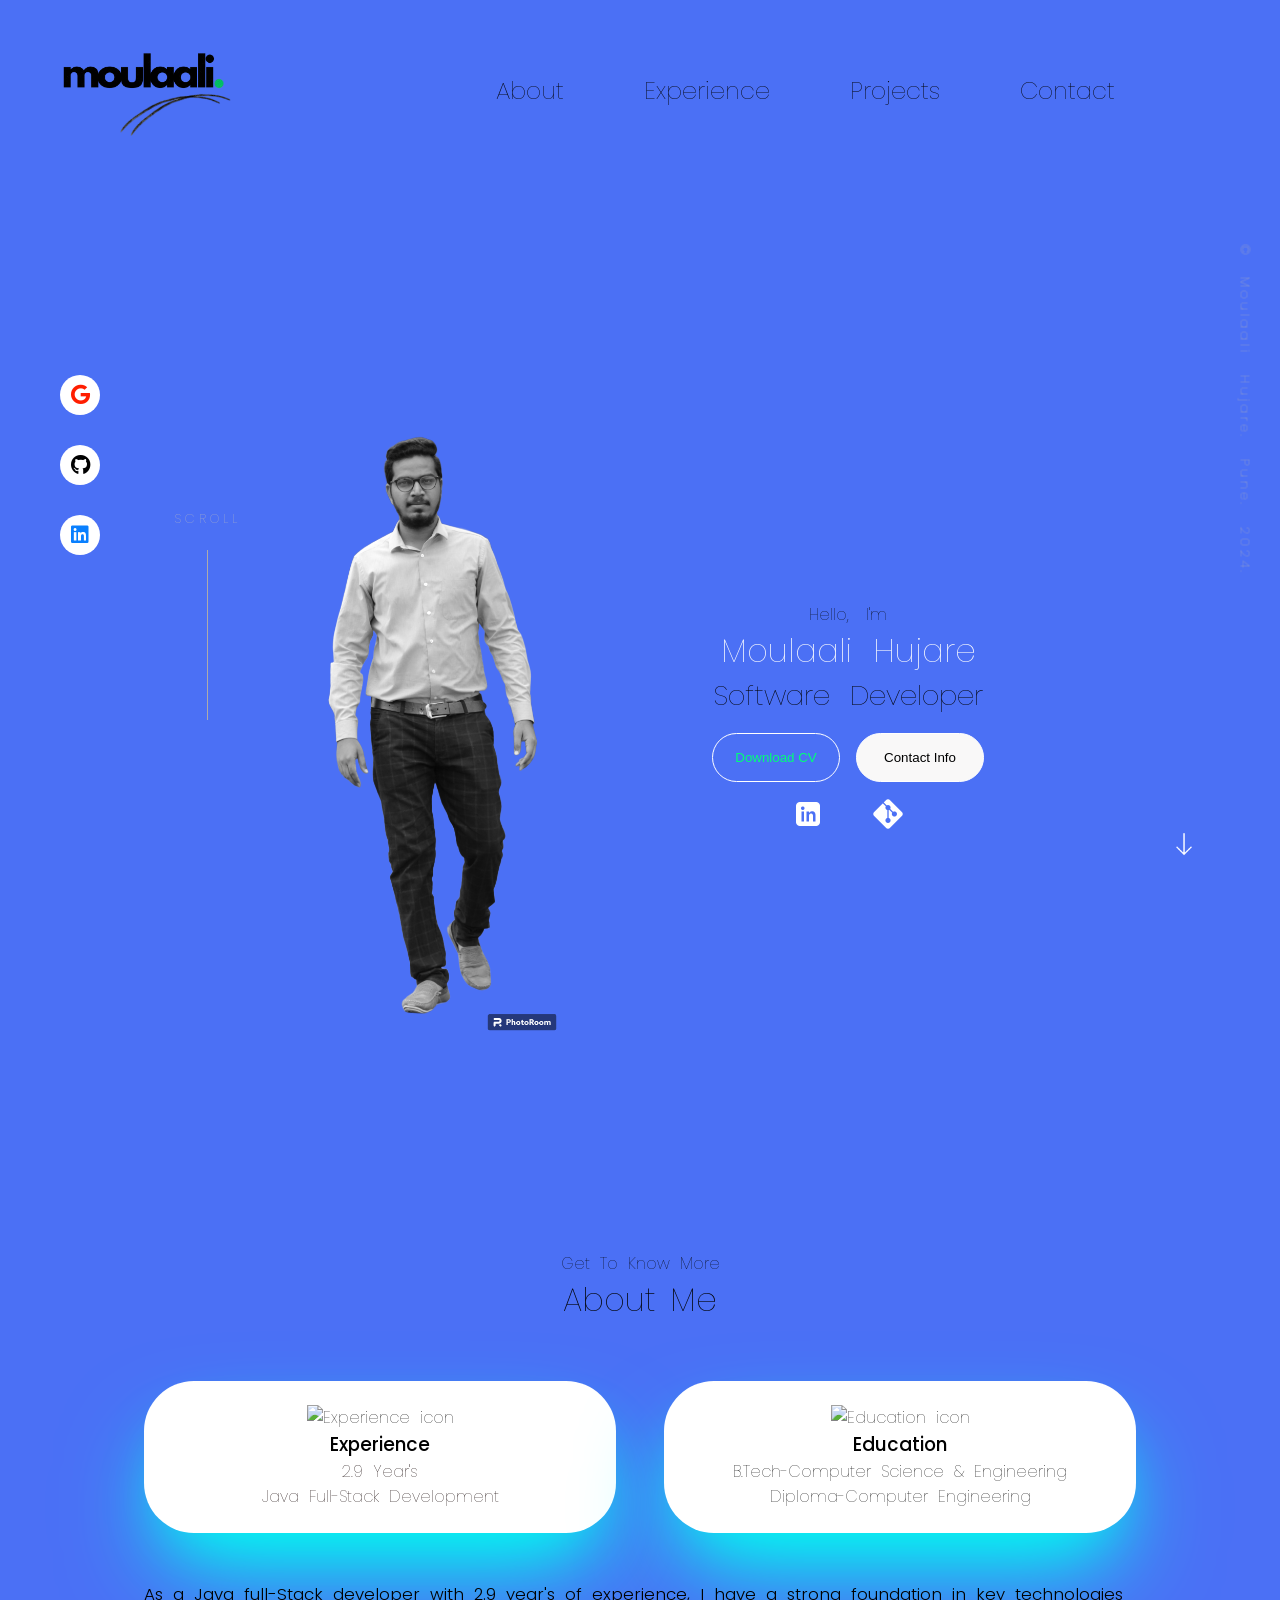
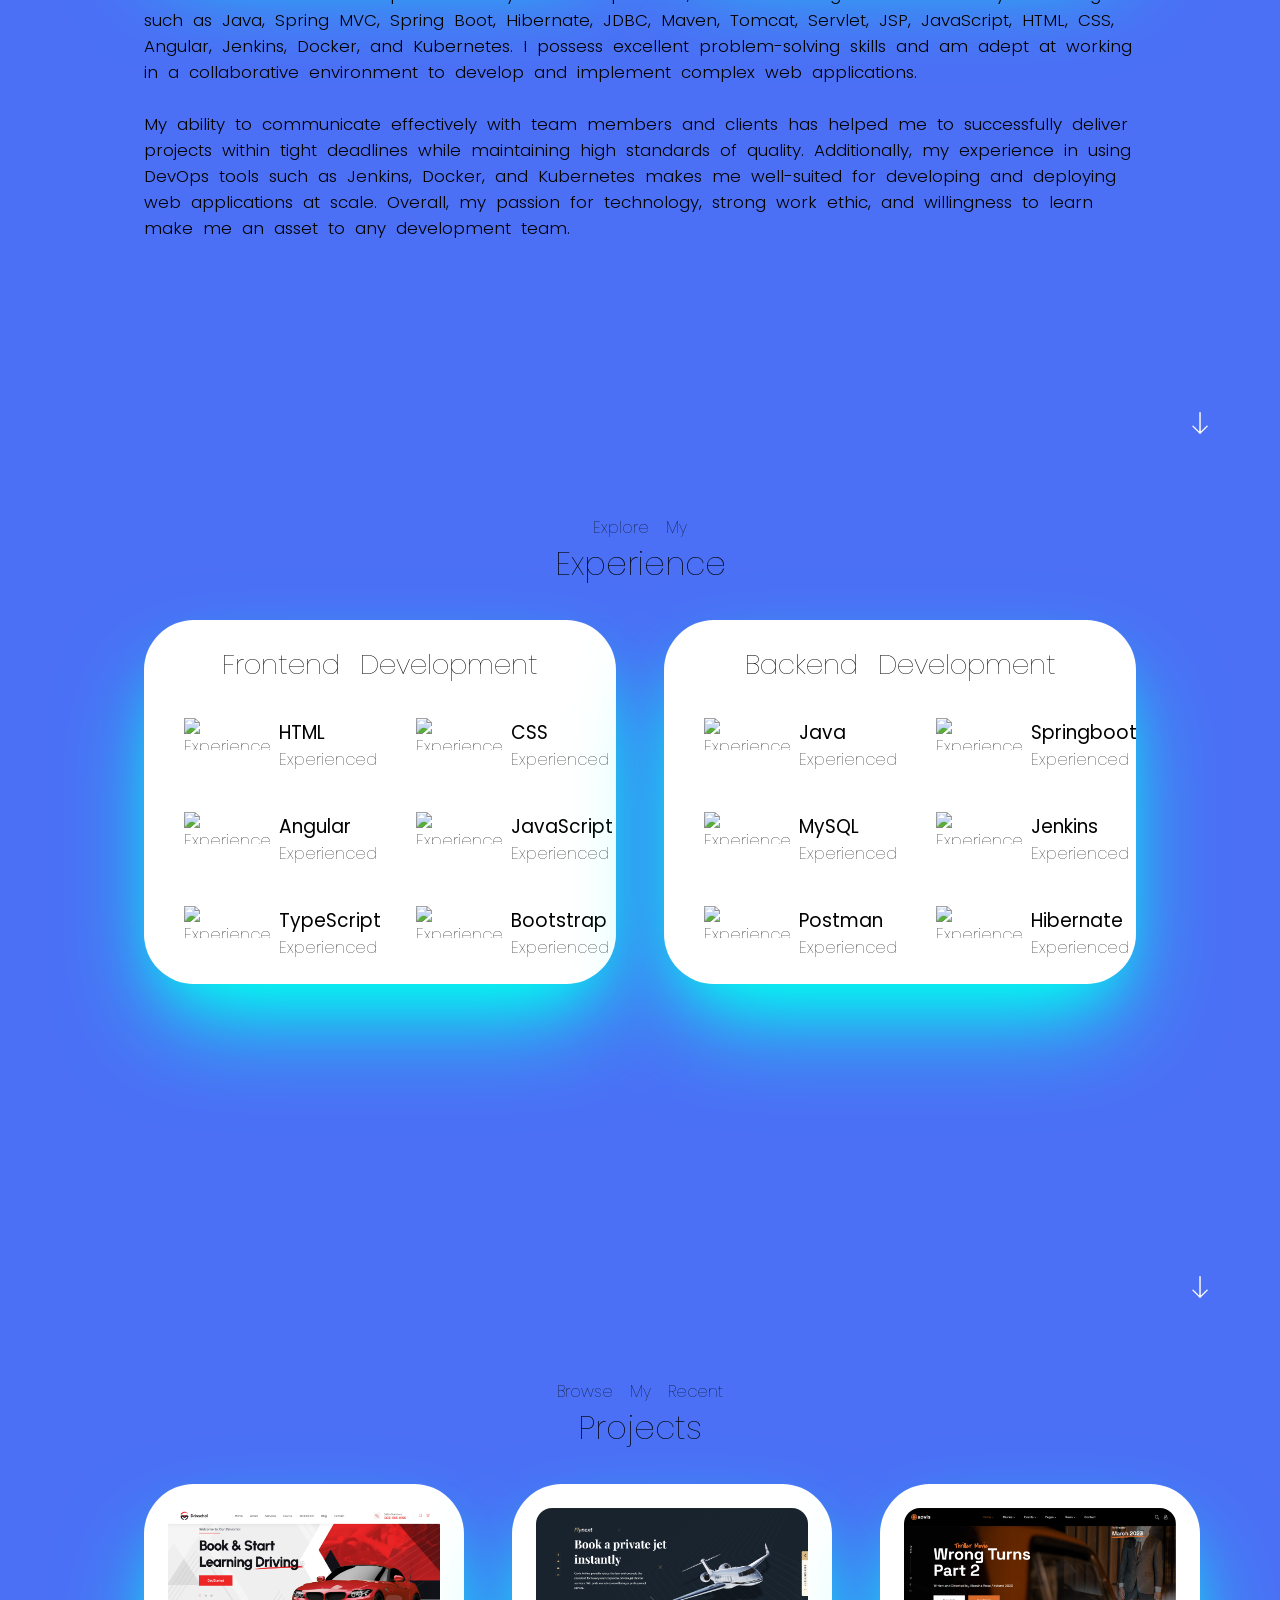
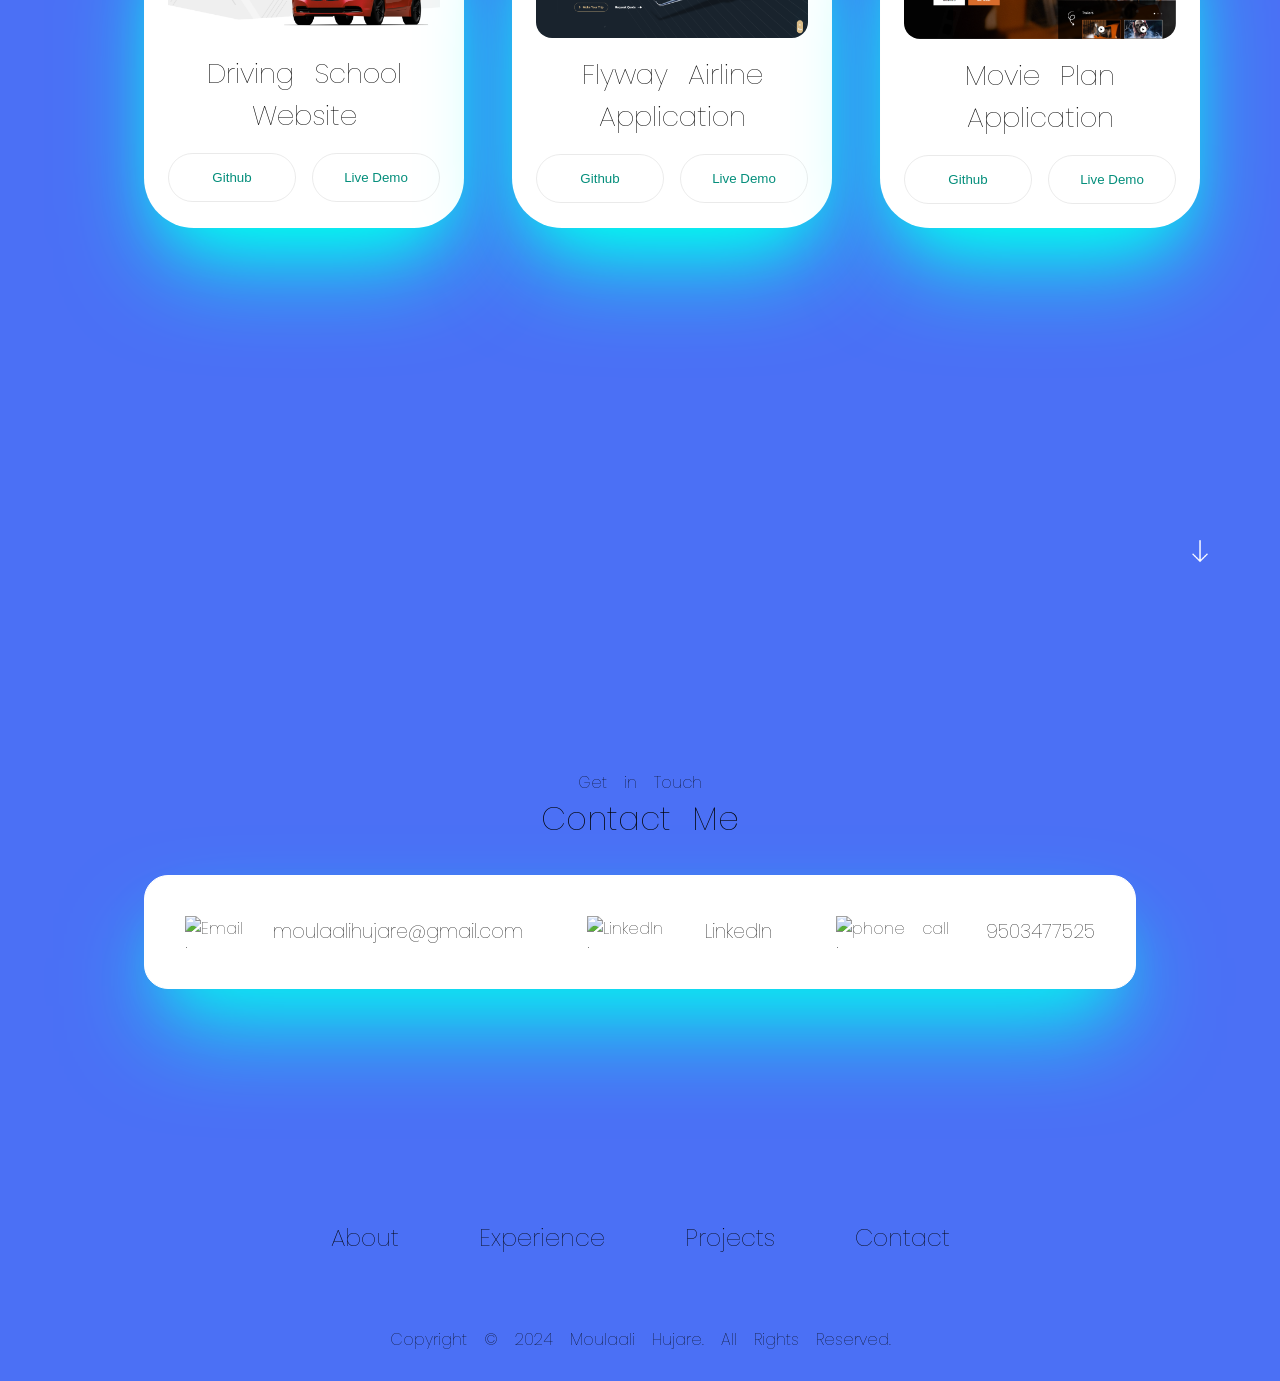
==== index.html @ 7c6ea632 "updated version 2.1" ====
<!DOCTYPE html>
<body class="" >
</body>
<html lang="en">
    <head>
    <link rel="icon" href="assets/favicon.ico" type="image/x-icon">
    <meta charset="UTF-8" />
    <meta http-equiv="X-UA-Compatible" content="IE=edge" />
    <meta name="viewport" content="width=device-width, initial-scale=1.0" />
    <title>My Portfolio</title>
    <link rel="stylesheet" href="style.css" />
    <link rel="stylesheet" href="mediaqueries.css" />
  </head>
  <body>
    <div class="vertical-text"  style="font-weight: 0.1rem;" > &#169; Moulaali Hujare. Pune. 2024.  </div>
    <nav id="desktop-nav" >
      <div>
        <img src="assets/loga.png"  style= "width: 280px; height: 280px; position: absolute; top: -3.8rem; left: 0;">
      </div>
        <ul class="nav-links">
          <li><a href="#about">About</a></li>
          <li><a href="#experience">Experience</a></li>
          <li><a href="#projects">Projects</a></li>
          <li><a href="#contact">Contact</a></li>
        </ul>
      </div>
    </nav>
    <nav id="hamburger-nav">
      <div class="logo">Moulaali Hujare</div>
      <div class="hamburger-menu">
        <div class="hamburger-icon" onclick="toggleMenu()">
          <span></span>
          <span></span>
          <span></span>
        </div>
        <div class="menu-links">
          <li><a href="#about" onclick="toggleMenu()">About</a></li>
          <li><a href="#experience" onclick="toggleMenu()">Experience</a></li>
          <li><a href="#projects" onclick="toggleMenu()">Projects</a></li>
          <li><a href="#contact" onclick="toggleMenu()">Contact</a></li>
        </div>
      </div>
    </nav>
    <div class="scroll"> scroll</div>
    <div class="verticalLine"></div>
    <section id="profile" >
      <div class="section__pic-container">
        <img src="./assets/ProfilePic.png" alt="Moulaali profile picture" />
      </div>
      <div class="section__text">
        <p class="section__text__p1"  style="font-weight: 100;" >Hello, I'm</p>
        <h1 class="title" style="color: rgb(254, 254, 254); font-weight: 100;">Moulaali Hujare</h1>
        <p class="section__text__p2" style= "font-weight: 100;" > Software Developer</p>
        <div class="btn-container" >
          <button
            class="btn btn-color-2"
            onclick="window.open('./assets/Moulaali Resume.pdf')"
            style="font-weight: 300;color: rgb(0, 255, 119); "
          >
            Download CV
          </button>
          <button class="btn btn-color-1" onclick="location.href='./#contact'"
          style="font-weight: 300; "
          >
            Contact Info
          </button>
        </div>
        <div id="socials-container">
          <img
            src="./assets/link.png"
            alt="My LinkedIn profile"
            class="icon"
            onclick="location.href='https://www.linkedin.com/in/moulaalihujare'"
          />
          <img
            src="./assets/git.png"
            alt="My Github profile"
            class="icon"
            onclick="location.href='https://github.com/moulaalihujare'"
          />
        </div>
      </div> 
      <img
        src="./assets/darow.png"
        alt="Arrow icon"
        class="icon arrow"
        onclick="location.href='./#about'"
        style="position: absolute; right: 5rem; "
      />
    </section>
    <section id="about">
      <p class="section__text__p1">Get To Know More</p>
      <h1 class="title">About Me</h1>
        <div  > <p>
          ㅤㅤㅤㅤㅤ
        </p> </div>
        <div class="about-details-container">
          <div class="about-containers">
            <div class="details-container">
              <img
                src="./assets/experience.png"
                alt="Experience icon"
                class="icon"
              />
              <h3 style="font-weight: 500;" >Experience</h3>
              <p style="color: rgb(16, 0, 0);" >2.9 Year's <br />Java Full-Stack Development</p>
            </div>
            <div class="details-container">
              <img
                src="./assets/education.png"
                alt="Education icon"
                class="icon"
              />
              <h3  style="font-weight: 500;" >Education</h3>
              <p style="color: rgb(0, 0, 0);" > B.Tech-Computer Science & Engineering</p>
              <p style="color: rgb(0, 0, 0);">  Diploma-Computer Engineering</p>
            </div>
          </div>

          <div class="text-container" style="font-size: 1.05rem; font-weight: 345; "    >
            <p style= color:black >
              As a Java full-Stack developer with 2.9 year's of experience, I have a strong foundation in key technologies such as Java, Spring MVC, Spring Boot, Hibernate, JDBC, Maven, Tomcat, Servlet, JSP, JavaScript, HTML, CSS, Angular, Jenkins, Docker, and Kubernetes.

              I possess excellent problem-solving skills and am adept at working in a collaborative environment to develop and implement complex web applications.<br/> 
              <br/>
              My ability to communicate effectively with team members and clients has helped me to successfully deliver projects within tight deadlines while maintaining high standards of quality.

              Additionally, my experience in using DevOps tools such as Jenkins, Docker, and Kubernetes makes me well-suited for developing and deploying web applications at scale.

              Overall, my passion for technology, strong work ethic, and willingness to learn make me an asset to any development team.
            </p>
          </div>
        </div>
      </div>
      <img
        src="./assets/darow.png"
        alt="Arrow icon"
        class="icon arrow"
        onclick="location.href='./#experience'"
      />
    </section>
    <section id="experience">
      <p class="section__text__p1">Explore My</p>
      <h1 class="title">Experience</h1>
      <div class="experience-details-container">
        <div class="about-containers">
          <div class="details-container">
            <h2 class="experience-sub-title">Frontend Development</h2>
            <div class="article-container">
              <article>
                <img
                  src="./assets/checkmark.png"
                  alt="Experience icon"
                  class="icon"
                />
                <div>
                  <h3 style="font-weight: 400;">HTML</h3>
                  <p>Experienced</p>
                </div>
              </article>
              <article>
                <img
                  src="./assets/checkmark.png"
                  alt="Experience icon"
                  class="icon"
                />
                <div>
                  <h3 style="font-weight: 400;" >CSS</h3>
                  <p>Experienced</p>
                </div>
              </article>
              <article>
                <img
                  src="./assets/checkmark.png"
                  alt="Experience icon"
                  class="icon"
                />
                <div>
                  <h3 style="font-weight: 400;" >Angular</h3>
                  <p>Experienced</p>
                </div>
              </article>
              <article>
                <img
                  src="./assets/checkmark.png"
                  alt="Experience icon"
                  class="icon"
                />
                <div>
                  <h3 style="font-weight: 400;" >JavaScript</h3>
                  <p>Experienced</p>
                </div>
              </article>
              <article>
                <img
                  src="./assets/checkmark.png"
                  alt="Experience icon"
                  class="icon"
                />
                <div>
                  <h3 style="font-weight: 400;" >TypeScript</h3>
                  <p>Experienced</p>
                </div>
              </article>
              <article>
                <img
                  src="./assets/checkmark.png"
                  alt="Experience icon"
                  class="icon"
                />
                <div>
                  <h3 style="font-weight: 400;" >Bootstrap</h3>
                  <p>Experienced</p>
                </div>
              </article>
            </div>
          </div>
          <div class="details-container">
            <h2 class="experience-sub-title">Backend Development</h2>
            <div class="article-container">
              <article>
                <img
                  src="./assets/checkmark.png"
                  alt="Experience icon"
                  class="icon"
                />
                <div>
                  <h3 style="font-weight: 400;" >Java</h3>
                  <p>Experienced</p>
                </div>
              </article>
              <article>
                <img
                  src="./assets/checkmark.png"
                  alt="Experience icon"
                  class="icon"
                />
                <div>
                  <h3 style="font-weight: 400;" >Springboot</h3>
                  <p>Experienced</p>
                </div>
              </article>
              <article>
                <img
                  src="./assets/checkmark.png"
                  alt="Experience icon"
                  class="icon"
                />
                <div>
                  <h3 style="font-weight: 400;" >MySQL</h3>
                  <p>Experienced</p>
                </div>
              </article>
              <article>
                <img
                  src="./assets/checkmark.png"
                  alt="Experience icon"
                  class="icon"
                />
                <div>
                  <h3 style="font-weight: 400;" >Jenkins</h3>
                  <p>Experienced</p>
                </div>
              </article>
              <article>
                <img
                  src="./assets/checkmark.png"
                  alt="Experience icon"
                  class="icon"
                />
                <div>
                  <h3 style="font-weight: 400;" >Postman</h3>
                  <p>Experienced</p>
                </div>
              </article>
              <article>
                <img
                  src="./assets/checkmark.png"
                  alt="Experience icon"
                  class="icon"
                />
                <div>
                  <h3 style="font-weight: 400;" >Hibernate</h3>
                  <p>Experienced</p>
                </div>
              </article>
            </div>
          </div>
        </div>
      </div>  
      <img
        src="./assets/darow.png"
        alt="Arrow icon"
        class="icon arrow"
        onclick="location.href='./#projects'"
      />
    </section>
    <section id="projects">
      <p class="section__text__p1">Browse My Recent</p>
      <h1 class="title">Projects</h1>
      <div class="experience-details-container">
        <div class="about-containers">
          <div class="details-container color-container">
            <div class="article-container">
              <img
                src="./assets/drivi2.png"
                alt="Project 1"
                class="project-img"
              />
            </div>
            <h2 class="experience-sub-title project-title">Driving School Website</h2>
            <p>
             
            </p>
            <div class="btn-container">
              <button
                class="btn btn-color-2 project-btn"
                onclick="location.href='https://github.com/moulaalihujare/RLL-Project-Advanced-Driving-School-Management.git'"
              >
                Github
              </button>
              <button
                class="btn btn-color-2 project-btn"
                onclick="location.href='https://github.com/moulaalihujare/RLL-Project-Advanced-Driving-School-Management.git'"
              >
                Live Demo
              </button>
            </div>
          </div>
          <div class="details-container color-container">
            <div class="article-container">
              <img
                src="./assets/flynext.png"
                alt="Project 2"
                class="project-img"
              />
            </div>
            <h2 class="experience-sub-title project-title">Flyway Airline Application</h2>
            <p>  
            </p>
            <div class="btn-container">
              <button
                class="btn btn-color-2 project-btn"
                onclick="location.href='https://github.com/moulaalihujare/Flyway-Airline'"
              >
                Github
              </button>
              <button
                class="btn btn-color-2 project-btn"
                onclick="location.href='https://github.com/moulaalihujare/Flyway-Airline'"
              >
                Live Demo
              </button>
            </div>
          </div>
          <div class="details-container color-container">
            <div class="article-container">
              <img
                src="./assets/aovis.png"
                alt="Project 3"
                class="project-img"
              />
            </div>
            <h2 class="experience-sub-title project-title">Movie Plan Application</h2>
            <p>
              
            </p>
            <div class="btn-container">
              <button
                class="btn btn-color-2 project-btn"
                onclick="location.href='https://github.com/moulaalihujare/Movie-Plan-Application/tree/master'"
              >
                Github
              </button>
              <button
                class="btn btn-color-2 project-btn"
                onclick="location.href='https://github.com/moulaalihujare/Movie-Plan-Application/tree/master'"
              >
                Live Demo
              </button>
            </div>
          </div>
        </div>
      </div>
      <img
        src="./assets/darow.png"
        alt="Arrow icon"
        class="icon arrow"
        onclick="location.href='./#contact'"
      />
    </section>
    <section id="contact">
      <p class="section__text__p1">Get in Touch</p>
      <h1 class="title" >Contact Me</h1>
      <div class="contact-info-upper-container" >
        <div class="contact-info-container">
          <img
            src="./assets/emaily.png"
            alt="Email icon"
            class="icon contact-icon email-icon"
            style="height: 2rem;"
          />
          <p><a href="mailto:moulaalihujare@gmail.com"> moulaalihujare@gmail.com</a></p>
        </div>
        <div class="contact-info-container">
          <img
            src="./assets/linkedin.png"
            alt="LinkedIn icon"
            class="icon contact-icon"
            style="height: 2rem;"
          />
          <p><a href="https://www.linkedin.com/in/moulaalihujare/">LinkedIn</a></p>
        </div>

        <div class="contact-info-container">
          <img
            src="./assets/smartphone-call.png"
            alt="phone call icon"
            class="icon contact-icon email-icon"
            style="height: 2rem;"
          />
          <p><a href="tel:+919503477525">9503477525</a></p>
        </div>

      </div>
    </section>
    <footer>
      <nav>
        <div class="nav-links-container">
          <ul class="nav-links">
            <li><a href="#about">About</a></li>
            <li><a href="#experience">Experience</a></li>
            <li><a href="#projects">Projects</a></li>
            <li><a href="#contact">Contact</a></li>
          </ul>
        </div>
      </nav>
      <p>Copyright &#169; 2024 Moulaali Hujare. All Rights Reserved.</p>
    </footer>
    

    <!-- sticky icon -->

<link rel="stylesheet" href="https://maxcdn.bootstrapcdn.com/font-awesome/4.4.0/css/font-awesome.min.css"> 

<link rel="stylesheet" href="https://use.fontawesome.com/releases/v5.8.1/css/all.css" integrity="sha384-50oBUHEmvpQ+1lW4y57PTFmhCaXp0ML5d60M1M7uH2+nqUivzIebhndOJK28anvf" crossorigin="anonymous">
<!--Start Sticky Icon--> 
<div class="sticky-icon">
   <a href="mailto:moulaalihujare@gmail.com" class="Gmail"><i class="fab fa-google"> </i> </a>
   <a href="https://github.com/moulaalihujare" class="Github"><i class="fab fa-github"></i>  </a>
   <a href="https://www.linkedin.com/in/moulaalihujare/" class="Linkedin"> <i class="fab fa-linkedin "> </i> </a>   
</div>
<!--End Sticky Icon-->
   
    <script src="script.js"></script>
  </body>
</html>
---- style.css ----
/* GENERAL */




@import url("https://fonts.googleapis.com/css2?family=Poppins:wght@300;400;500;600&display=swap");

* {
  margin: 0;
  padding: 0;
}


body {
   font-family: "Poppins", sans-serif; 
   font-weight: 40;
   word-spacing: 12px;
   background-color: #4B70F5;

}

html {
  scroll-behavior: smooth;
  

}

p {
  color: rgb(0, 0, 0);
  /* gap:1em; */

}

/* TRANSITION */

a,
.btn {
  transition: all 300ms ease;
}


/* DESKTOP NAV */

nav,
.nav-links {
  display: flex;
  
}

nav {

  justify-content: space-around;
  align-items: center;
  height: 20vh;
}



.nav-links {
  gap: 5rem;
  list-style: none;
  font-size: 1.5rem;
  
}

a {
  color: black;
  text-decoration: none;
  text-decoration-color: rgb(255, 255, 255);
}

a:hover {
  
  color: rgb(15, 230, 3);
  text-underline-offset: 1.3rem;
  
}

.logo {
  font-size: 3rem;
  color: aliceblue;

}

.logo:hover {
  cursor: default;
}



/* HAMBURGER MENU */

#hamburger-nav {
  display: none;
}

.hamburger-menu {
  position: relative;
  display: inline-block;
}

.hamburger-icon {
  display: flex;
  flex-direction: column;
  justify-content: space-between;
  height: 24px;
  width: 15px;
  cursor: pointer;
}

.hamburger-icon span {
  width: 100%;
  height: 3px;
  background-color: rgb(186, 184, 184);
  transition: all 0.3 ease-in-out;
}

.menu-links {
  position: absolute;
  top: 100%;
  right: 0;
  background-color: rgba(75, 72, 72, 0.233);
  width: fit-content;
  max-height: 0;
  overflow: hidden;
  transition: all 0.3 ease-in-out;
  
}

.menu-links a {
  /* display: block; */
  display: flex;
  padding: 10px;
  text-align: center;
  /* font-size: 1rem; */
  color: rgb(26, 255, 0);
  text-decoration: none;
  transition: all 0.3 ease-in-out;
  font-weight: 0.2rem;
}

.menu-links li {
  list-style: none;
  
}

.menu-links.open {
  max-height: 300px;
}

.hamburger-icon.open span:first-child {
  transform: rotate(45deg) translate(10px, 5px);
}

.hamburger-icon.open span:nth-child(2) {
  opacity: 0;
}

.hamburger-icon.open span:last-child {
  transform: rotate(-45deg) translate(10px, -5px);
}

.hamburger-icon span:first-child {
  transform: none;
}

.hamburger-icon span:first-child {
  opacity: 1;
}

.hamburger-icon span:first-child {
  transform: none;
}

/* SECTIONS */

section {
  padding-top: 4vh;
  height: 96vh;
  margin: 0 9rem;
  box-sizing: border-box;
  min-height: fit-content;
}

.section-container {
  display: flex;
}

/* PROFILE SECTION */

#profile {

  display: flex;
  justify-content: center;
  gap: 1rem;
  height: 115vh; 
  
  /* original gap is 5rem & height value is 80vh  */
}

.section__pic-container {
  display: flex;
  height: 656px;
  width: 400px;
  margin: auto 0;
  filter: drop-shadow(10px 10px 10px 01204E);
  filter: grayscale(200%);
  transition: filter 5ms;
}
.section__pic-container:is(:hover,:focus){
  filter: grayscale(0%);
}

.section__text {
  align-self: center;
  text-align: center;
}

.section__text p {
  font-weight: 600;
}

.section__text__p1 {
  text-align: center;
}

.section__text__p2 {
  font-size: 1.75rem;
  margin-bottom: 1rem;
}

.title {
  font-size: 2rem;
  text-align: center;
  color: #000000;
  font-weight: 15;
  
}

#socials-container {
  display: flex;
  justify-content: center;
  margin-top: 1rem;
  gap: 3rem;
}

/* ICONS */

.icon {
  cursor: pointer;
  height: 2rem;
  
}

/* BUTTONS */

.btn-container {
  display: flex;
  justify-content: center;
  gap: 2rem;

}

.btn {
  font-weight: 600;
  transition: all 300ms ease;
  padding: 1rem;
  width: 8rem;
  border-radius: 2rem;
}

.btn-color-1,
.btn-color-2 {
  border: rgb(255, 255, 255) 0.1rem solid;
}

.btn-color-1:hover,
.btn-color-2:hover {
  cursor: pointer;
}

.btn-color-1,
.btn-color-2:hover {
  background: #f9f8f8; 
  color: #000000;
}

.btn-color-1:hover {
  background: rgb(161, 148, 148);
}

.btn-color-2 {
  background: none;
  background-color: transparent;
}

.btn-color-2:hover {
  border: rgb(255, 255, 255) 0.1rem solid;
}

.btn-container {
  gap: 1rem;
}

/* ABOUT SECTION */

#about {
   
  position: relative;
  word-spacing: 5px;
  
}

.about-containers {
  gap: 3rem;
  margin-bottom: 3rem;
  margin-top: 2rem;
}

.about-details-container {
  justify-content: center;
  flex-direction: column;
  
}

.about-containers,
.about-details-container {
  display: flex;
}

/* .about-pic {
  border-radius: 2rem;
} */

.arrow {
  position: absolute;
  right: -5rem;
  bottom: 2.5rem;
}

.details-container {
  padding: 1.5rem;
  flex: 1;
  /* background: #fdfcfc; */
  /* border-radius: 2rem; */
  border-color: none;
  text-align: center;

    border-radius: 50px;
    background: #ffffff;
    /* box-shadow: 1px 1px 25px rgb(255, 254, 254),-1px -1px 60px rgb(0, 229, 245); */
    
    box-shadow: rgba(242, 240, 240, 0.077) 0px 1px 1px 0px inset, rgba(0, 255, 238, 0.997) 0px 50px 100px -20px, rgba(0, 255, 247, 0.948) 0px 30px 60px -30px;
   
  
  /* color: rgb(255, 255, 255); */
  /* edited */
}

.section-container {
  gap: 4rem;
  height: 80%;
  
}

/* .section__pic-container {
  height: 700px;
  width: 700px;
  margin: auto 0;
} */

/* EXPERIENCE SECTION */

#experience {
  position: relative;
  
}

.experience-sub-title {
  color: rgb(7, 0, 2);
  font-weight: 100;
  font-size: 1.75rem;
  margin-bottom: 2rem;
  
}

.experience-details-container {
  display: flex;
  justify-content: center;
  flex-direction: column;
  color: rgb(0, 0, 0);
  

}

.article-container {
  display: flex;
  text-align: initial;
  flex-wrap: wrap;
  flex-direction: row;
  gap: 2.5rem;
  justify-content: space-around;
  
  
}

article {
  display: flex;
  width: 10rem;
  justify-content: space-around;
  gap: 0.5rem;
  
}

article .icon {
  cursor: default;
  
}

/* PROJECTS SECTION */

#projects {
  position: relative;
  
}

.color-container {
  border: none;
  background:  #ffffff
}


.project-img {
  border-radius: 1rem;
  width: 100%;
  /* height: 40%; */
  object-fit: cover;
}

.project-title {
  margin: 1rem;
  color:  #000000;
  font-weight: 100;
}

.project-btn {
  color: rgb(4, 142, 123);
  border-color: rgba(0, 0, 0, 0.081);
  font-weight: 20;
}

/* CONTACT */

#contact {
  display: flex;
  justify-content: center;
  flex-direction: column;
  height: 60vh;

}

.contact-info-upper-container {
  display: flex;
  justify-content: center;
  border-radius: 1.5rem;
  border: rgb(53, 53, 53) 0.1rem solid;
  border-color: rgb(255, 255, 255);
  background: (50, 50, 50);
  margin: 2rem auto;
  padding: 0.5rem;
  background-color: #ffffff;
  box-shadow: rgba(242, 240, 240, 0.077) 0px 1px 1px 0px inset, rgba(0, 255, 238, 0.997) 0px 50px 100px -20px, rgba(0, 255, 247, 0.948) 0px 30px 60px -30px;

}

.contact-info-container {
  display: flex;
  align-items: center;
  justify-content: center; 
  gap: 0.5rem;
  margin: 1rem;
  padding: 1rem;
}

.contact-info-container p {
  font-size: larger;

}

.contact-icon {
  cursor: default;
}



/* FOOTER SECTION */

footer {
  height: 26vh;
  margin: 0 1rem;
}

footer p {
  text-align: center;
}


/* sticky icon */


.sticky-icon  {
	z-index:1;
	position:fixed;
	top:40%;
	left:0%;
	/* width:220px; */
  width: 150px;
	display:flex;
	flex-direction:column;} 
   
.sticky-icon a  {
	/* transform:translate(60px,0px); */
  transform: translate(45px, 0px);
	border-radius:50px 0px 0px 50px;
	text-align:left;
	margin:10px;
	text-decoration:none;
	text-transform:uppercase;
	padding:5px;
	font-size:20px;
	font-family:'Oswald', sans-serif;
	transition:all 0.8s;}

.sticky-icon a:hover  {
	color:#FFF;
	/* transform:translate(0px,0px); */
  transform: translate(80px,0px);

}	

.sticky-icon a:hover i  {
	transform:rotate(360deg);}
  
/*.search_icon a:hover i  {
	transform:rotate(360deg);}*/
.Facebook  {
	background-color:#2c7fd300;
	color:#FFF;}
	
.Youtube  {
	background-color:#fa091100;
	color:#FFF;}
	
.Linkedin  {
	background-color:#53c6ff00;
	color:#FFF;}
	
.Instagram  {
	background-color:#fd1d1d00;
	color:#ffffff;}
	
.Google  {
	background-color:#d3483600;
	color:#FFF;}		
  
  
.sticky-icon a i {
	background-color:#FFF;
	height:40px;
	width:40px;
	color:#000;
	text-align:center;
	line-height:40px;
  
	border-radius:50%;
	margin-right:20px;
	transition:all 0.5s;}

	
.sticky-icon a i.fa-google  {
	background-color:#FFF;
	color:#ff1e00;}
		
.sticky-icon a i.fa-github  {
	background-color:#FFF;
	color:#000000;}
	
.sticky-icon a i.fa-linkedin  {
	background-color:#FFF;
	color:#0980ff;}


  /* verticle text for disclaimer */
  
  .vertical-text {
   
    position: fixed;
    white-space: nowrap;
    top: 25rem;
    right: -130px;
    transform: rotate(-270deg);
    font-size: 13px;
    color: #b7b4b4;
    letter-spacing: 3px;
    -webkit-font-smoothing: antialiased;
    -moz-osx-font-smoothing: grayscale;
    
}

/* verticle line */

.verticalLine {
  border-left: thin solid rgb(173, 171, 171);
  top: 550px;
  height: 170px;
  left: 207px;
  position: absolute;
  flex: auto;
  padding: auto;

}

.scroll{
  top: 509px;
  height: 300px;
  left: 175px;
  position: absolute;
  letter-spacing: 4px;
  font-size: 13px;
  text-transform: uppercase;
  color: rgb(192, 190, 190);;
  padding: auto;
  
}

/* horizontal line */

.hlineone{

  border-left: thin solid rgb(218, 218, 218);
  top: 355px;
  /* padding: auto; */
  height: 1200px;
  left: 750px;
  position: absolute;
  transform: rotate(90deg);
  
}
.hlinetwo{
  border-left: thin solid rgb(218, 218, 218);
  top: 80px;
  padding: auto;
  height: 1200px;
  left: 600px;
  position: absolute;
  transform: rotate(90deg);

}
.hlinethree{
  border-left: thin solid rgb(218, 218, 218);
  top: 1780px;
  padding: auto;
  height: 1200px;
  left: 750px;
  position: absolute;
  transform: rotate(90deg);

}
.hlinefour{
  border-left: thin solid rgb(218, 218, 218);
  top: 2570px;
  padding: auto;
  height: 1200px;
  left: 750px;
  position: absolute;
  transform: rotate(90deg);

}


@media (min-width: 1024px) {
  #ez-toc-container {
      display: none;
  }
}

@media only screen and (max-width: 768px) {
  .verticalLine, .scroll, .sticky-icon {
      display: none;
  }
}


.verticalLine,.scroll,.sticky-icon {
    opacity: 0; /* Initially invisible */
    animation: showElement 2s forwards; /* Animation duration of 2 seconds */
    animation-delay: 2s; /* Delay of 3 seconds */
}

@keyframes showElement {
    to {
        opacity: 1; /* Element becomes visible */
    }
}
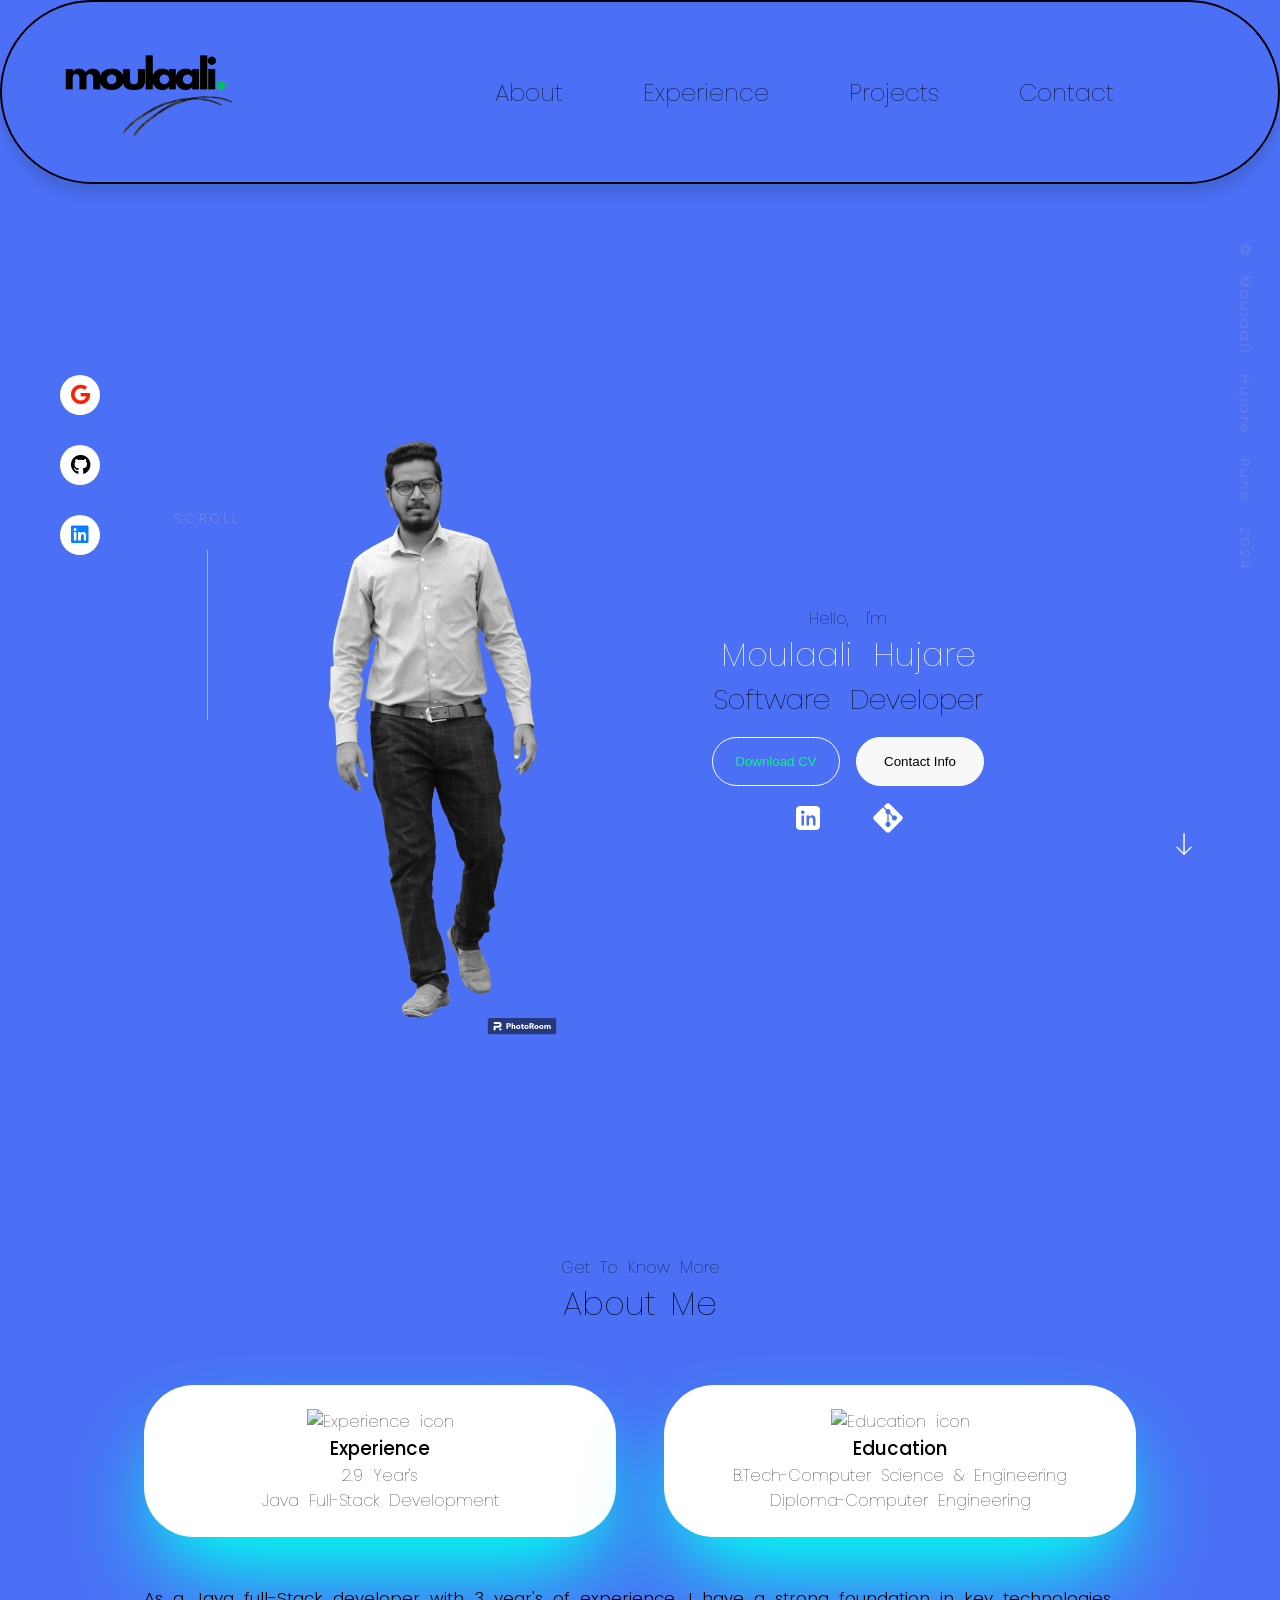
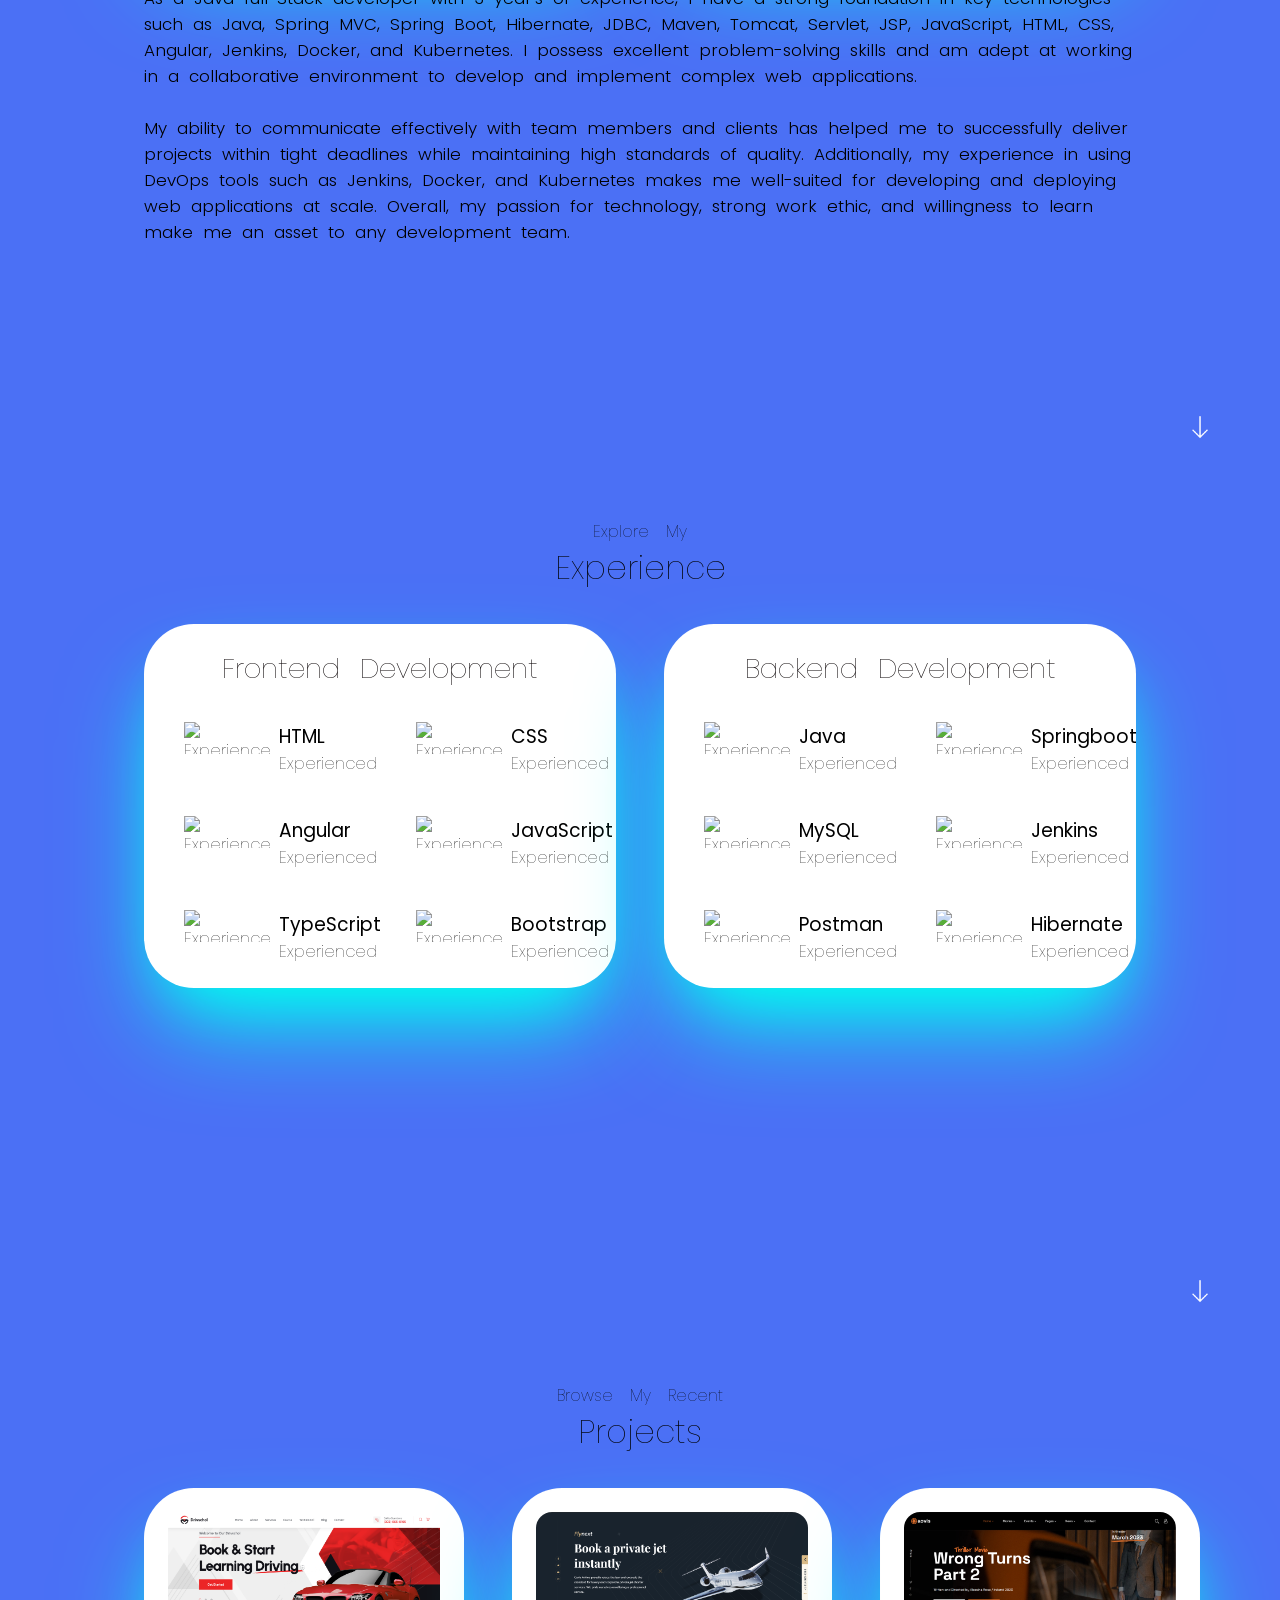
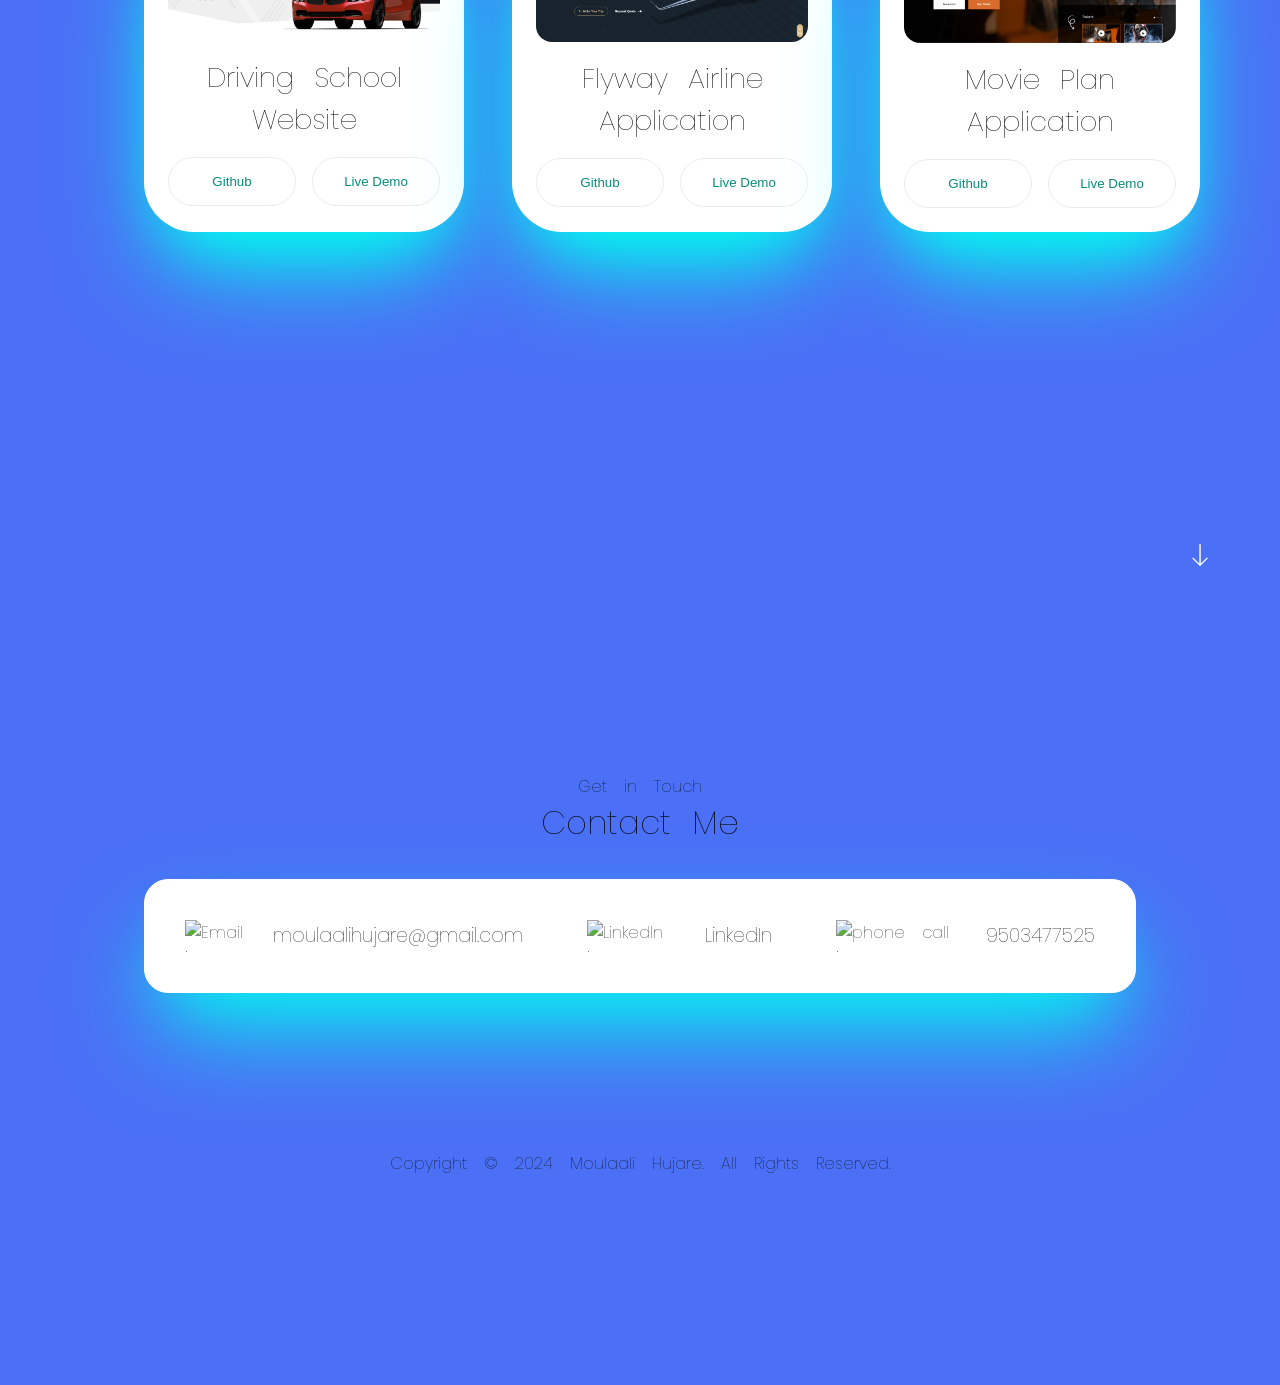
==== commit 4febc2a6: "updated v.2025" ====
--- a/index.html
+++ b/index.html
@@ -54,7 +54,7 @@
         <div class="btn-container" >
           <button
             class="btn btn-color-2"
-            onclick="window.open('./assets/Moulaali Resume.pdf')"
+            onclick="window.open('./assets/Moulaali Hujare CV.pdf')"
             style="font-weight: 300;color: rgb(0, 255, 119); "
           >
             Download CV
@@ -119,7 +119,7 @@
 
           <div class="text-container" style="font-size: 1.05rem; font-weight: 345; "    >
             <p style= color:black >
-              As a Java full-Stack developer with 2.9 year's of experience, I have a strong foundation in key technologies such as Java, Spring MVC, Spring Boot, Hibernate, JDBC, Maven, Tomcat, Servlet, JSP, JavaScript, HTML, CSS, Angular, Jenkins, Docker, and Kubernetes.
+              As a Java full-Stack developer with 3 year's of experience, I have a strong foundation in key technologies such as Java, Spring MVC, Spring Boot, Hibernate, JDBC, Maven, Tomcat, Servlet, JSP, JavaScript, HTML, CSS, Angular, Jenkins, Docker, and Kubernetes.
 
               I possess excellent problem-solving skills and am adept at working in a collaborative environment to develop and implement complex web applications.<br/> 
               <br/>
@@ -425,7 +425,7 @@
       </div>
     </section>
     <footer>
-      <nav>
+      <!-- <nav>
         <div class="nav-links-container">
           <ul class="nav-links">
             <li><a href="#about">About</a></li>
@@ -434,7 +434,7 @@
             <li><a href="#contact">Contact</a></li>
           </ul>
         </div>
-      </nav>
+      </nav> -->
       <p>Copyright &#169; 2024 Moulaali Hujare. All Rights Reserved.</p>
     </footer>
     
--- a/style.css
+++ b/style.css
@@ -45,6 +45,10 @@
 .nav-links {
   display: flex;
   
+  border-color: #fff; /* Visible border on hover */
+
+  
+  
 }
 
 nav {
@@ -52,6 +56,16 @@
   justify-content: space-around;
   align-items: center;
   height: 20vh;
+
+  /* border: 2px solid black; */
+  background-color: #4B70F5;
+  position: sticky; top: 0;
+  z-index: 1000;
+  border-radius: 500px;
+  border: 2px solid #000000;
+  box-shadow: 0 12px 10px rgba(0, 0, 0, 0.1);
+
+  
 }
 
 
@@ -60,6 +74,7 @@
   gap: 5rem;
   list-style: none;
   font-size: 1.5rem;
+ 
   
 }
 
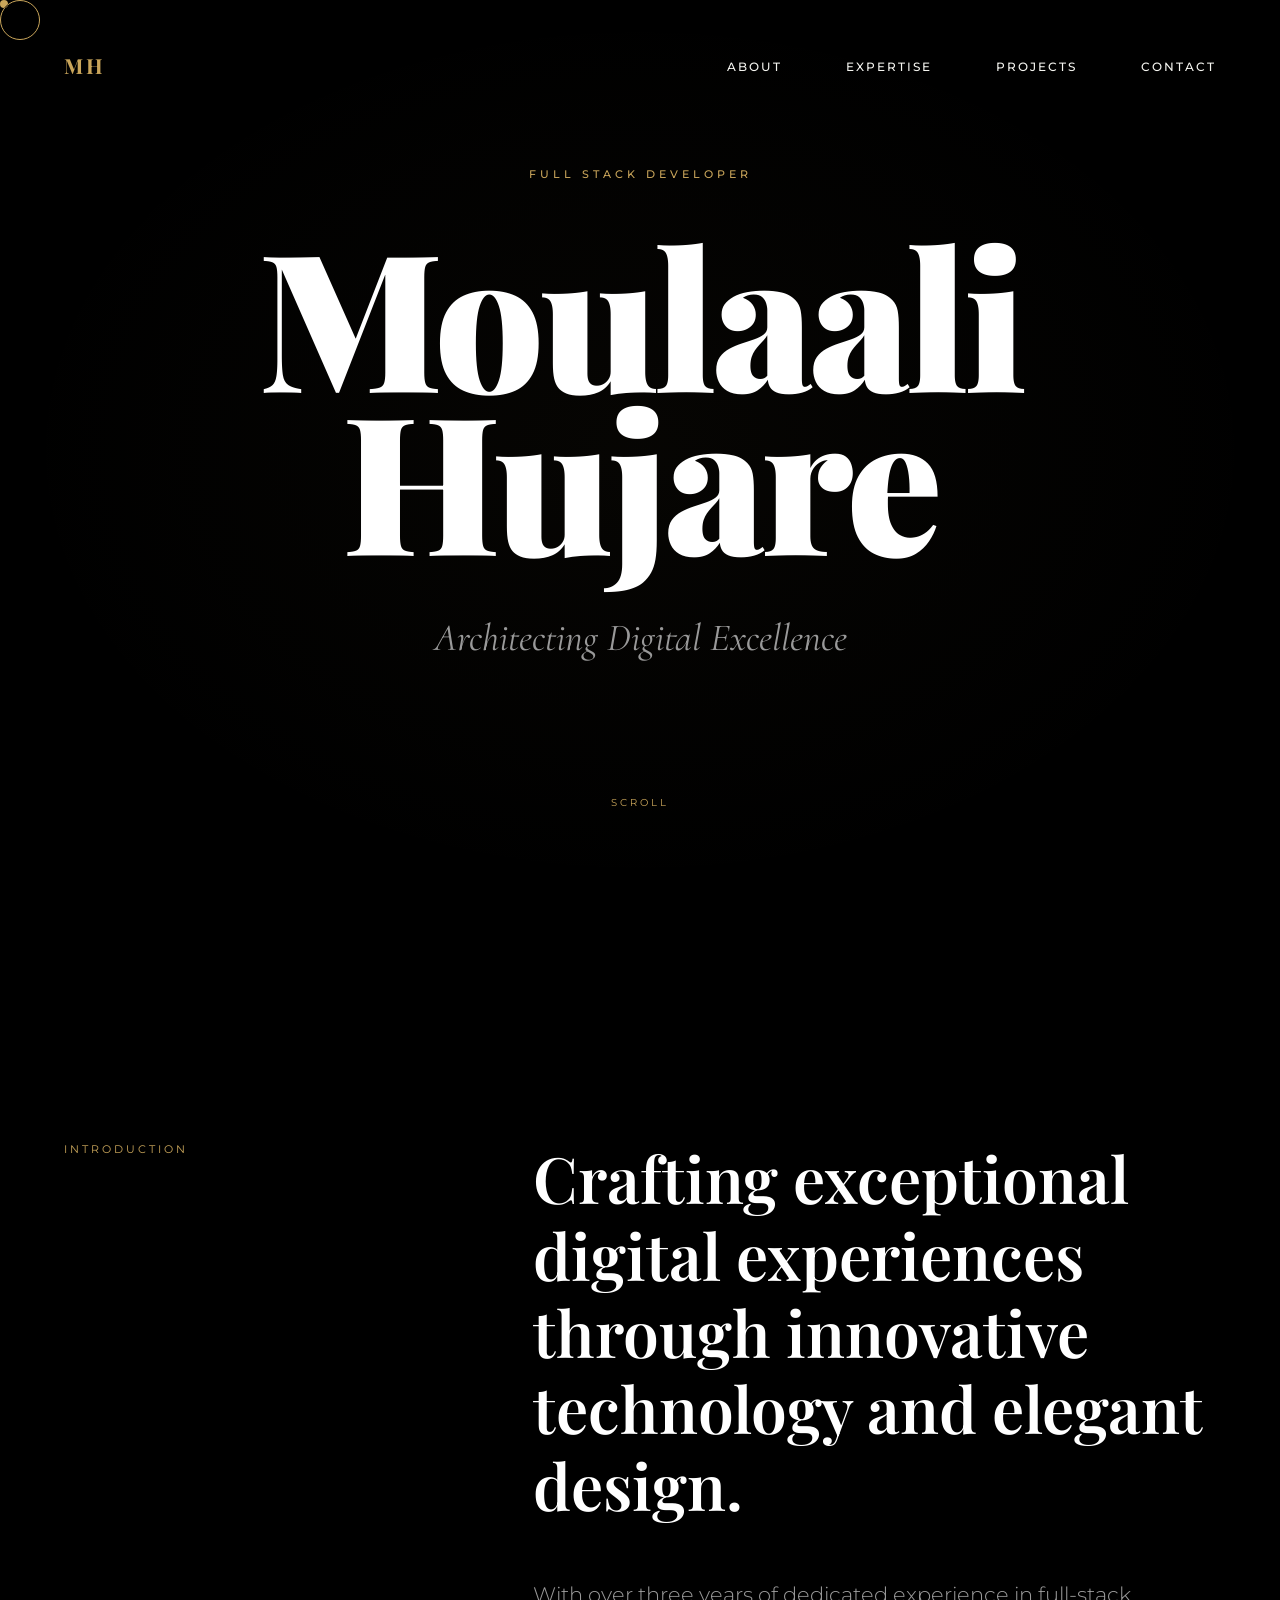
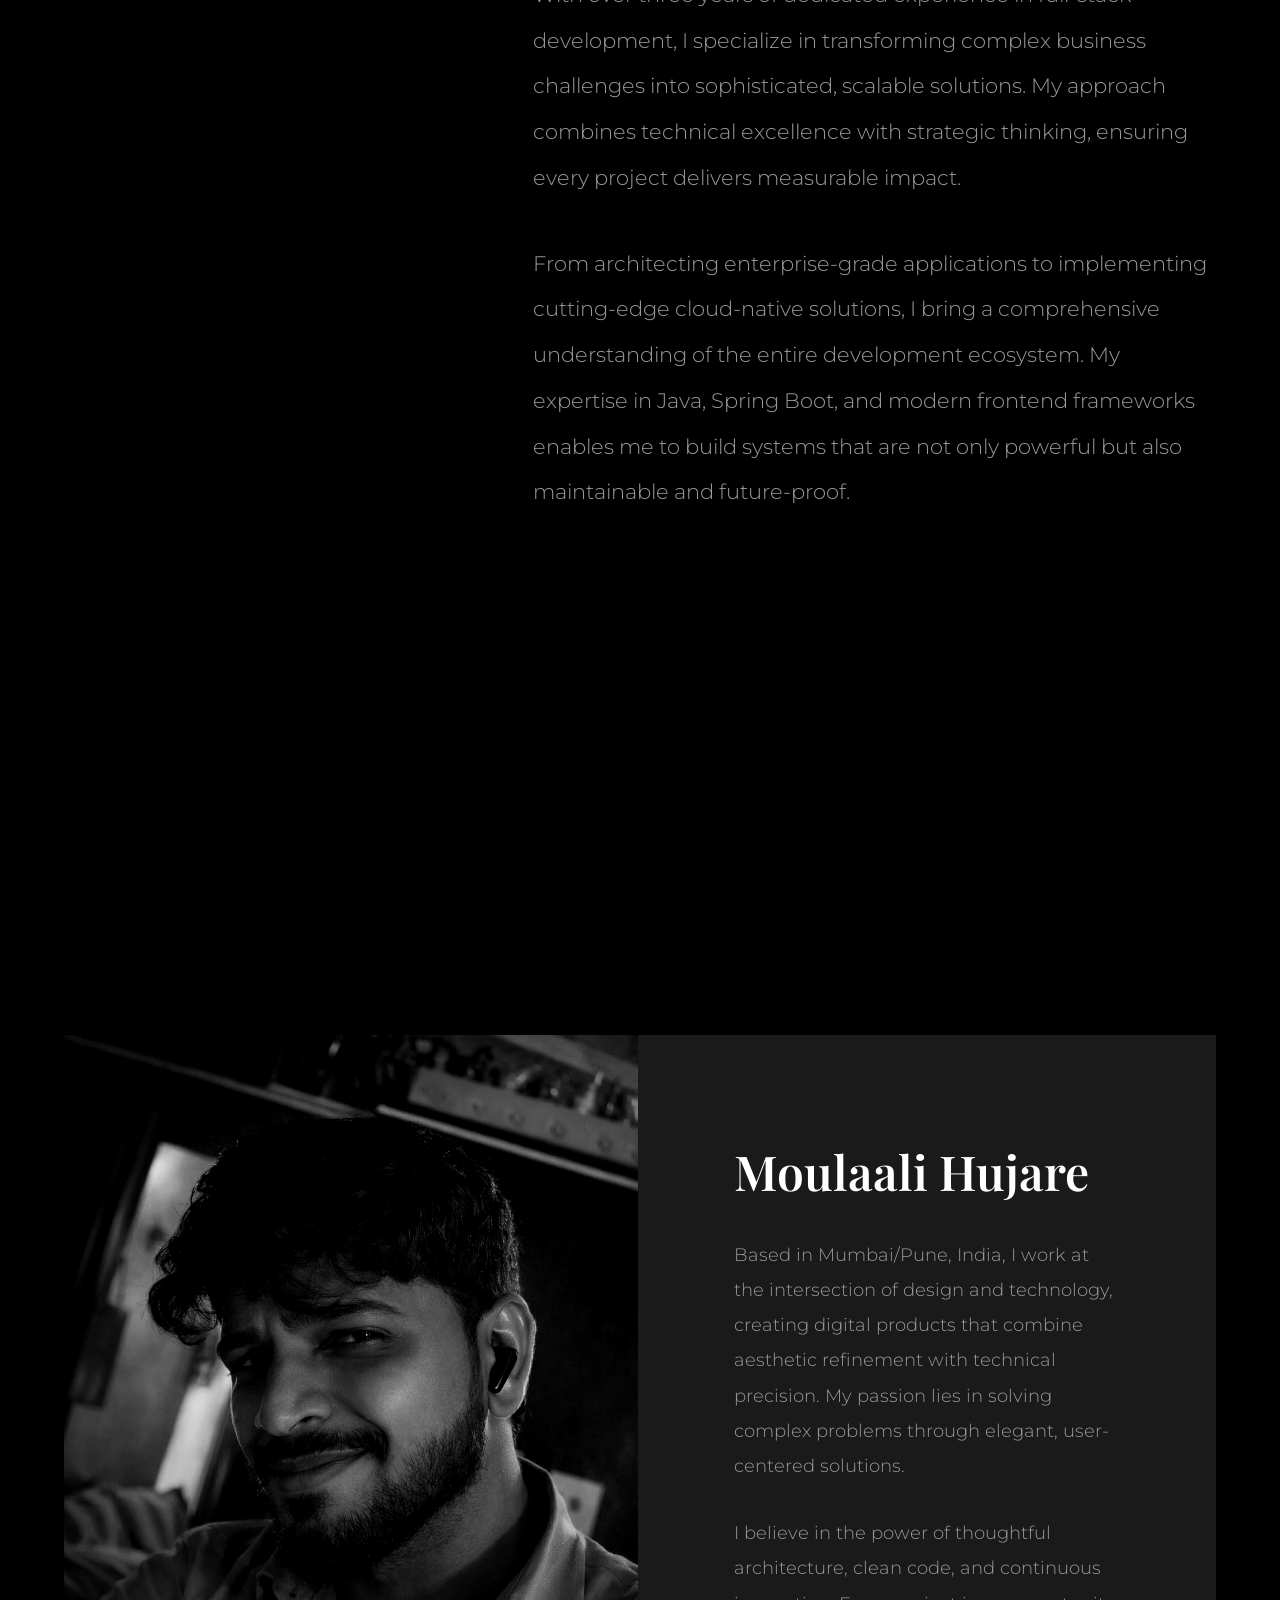
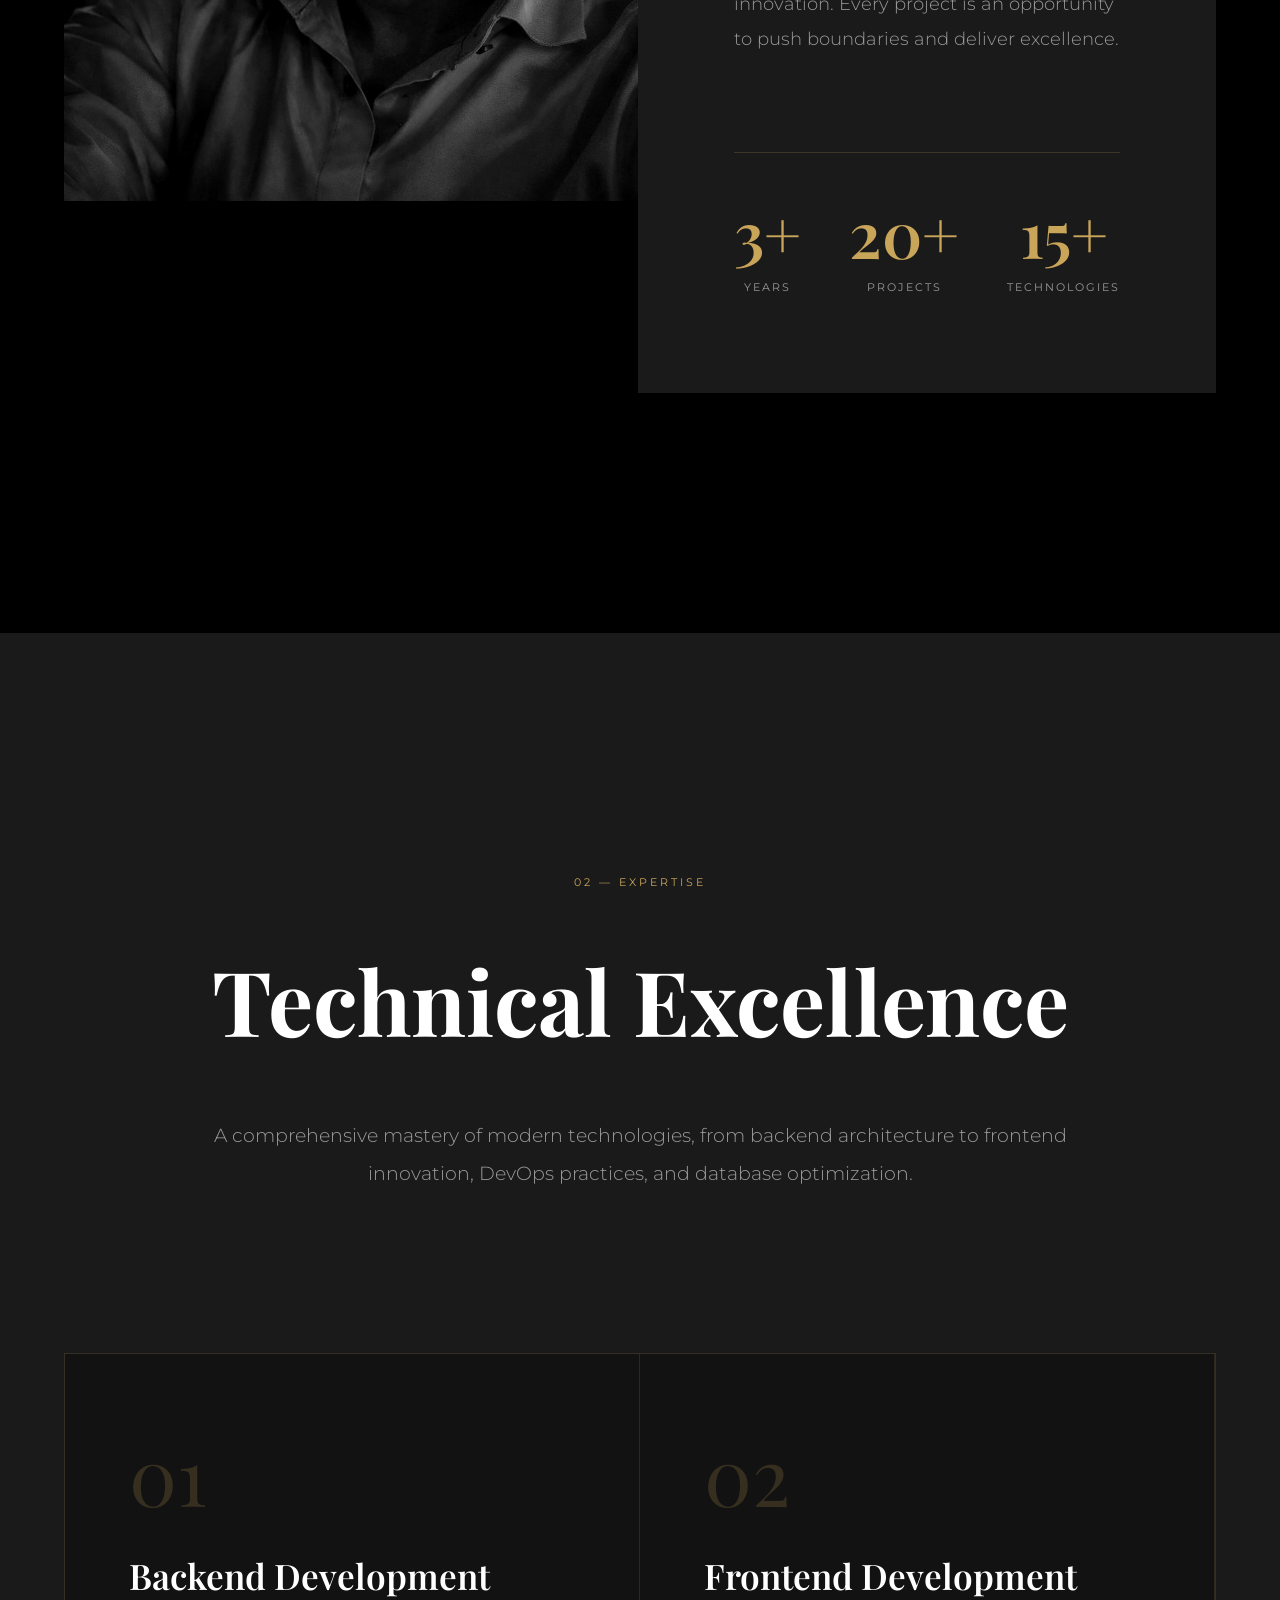
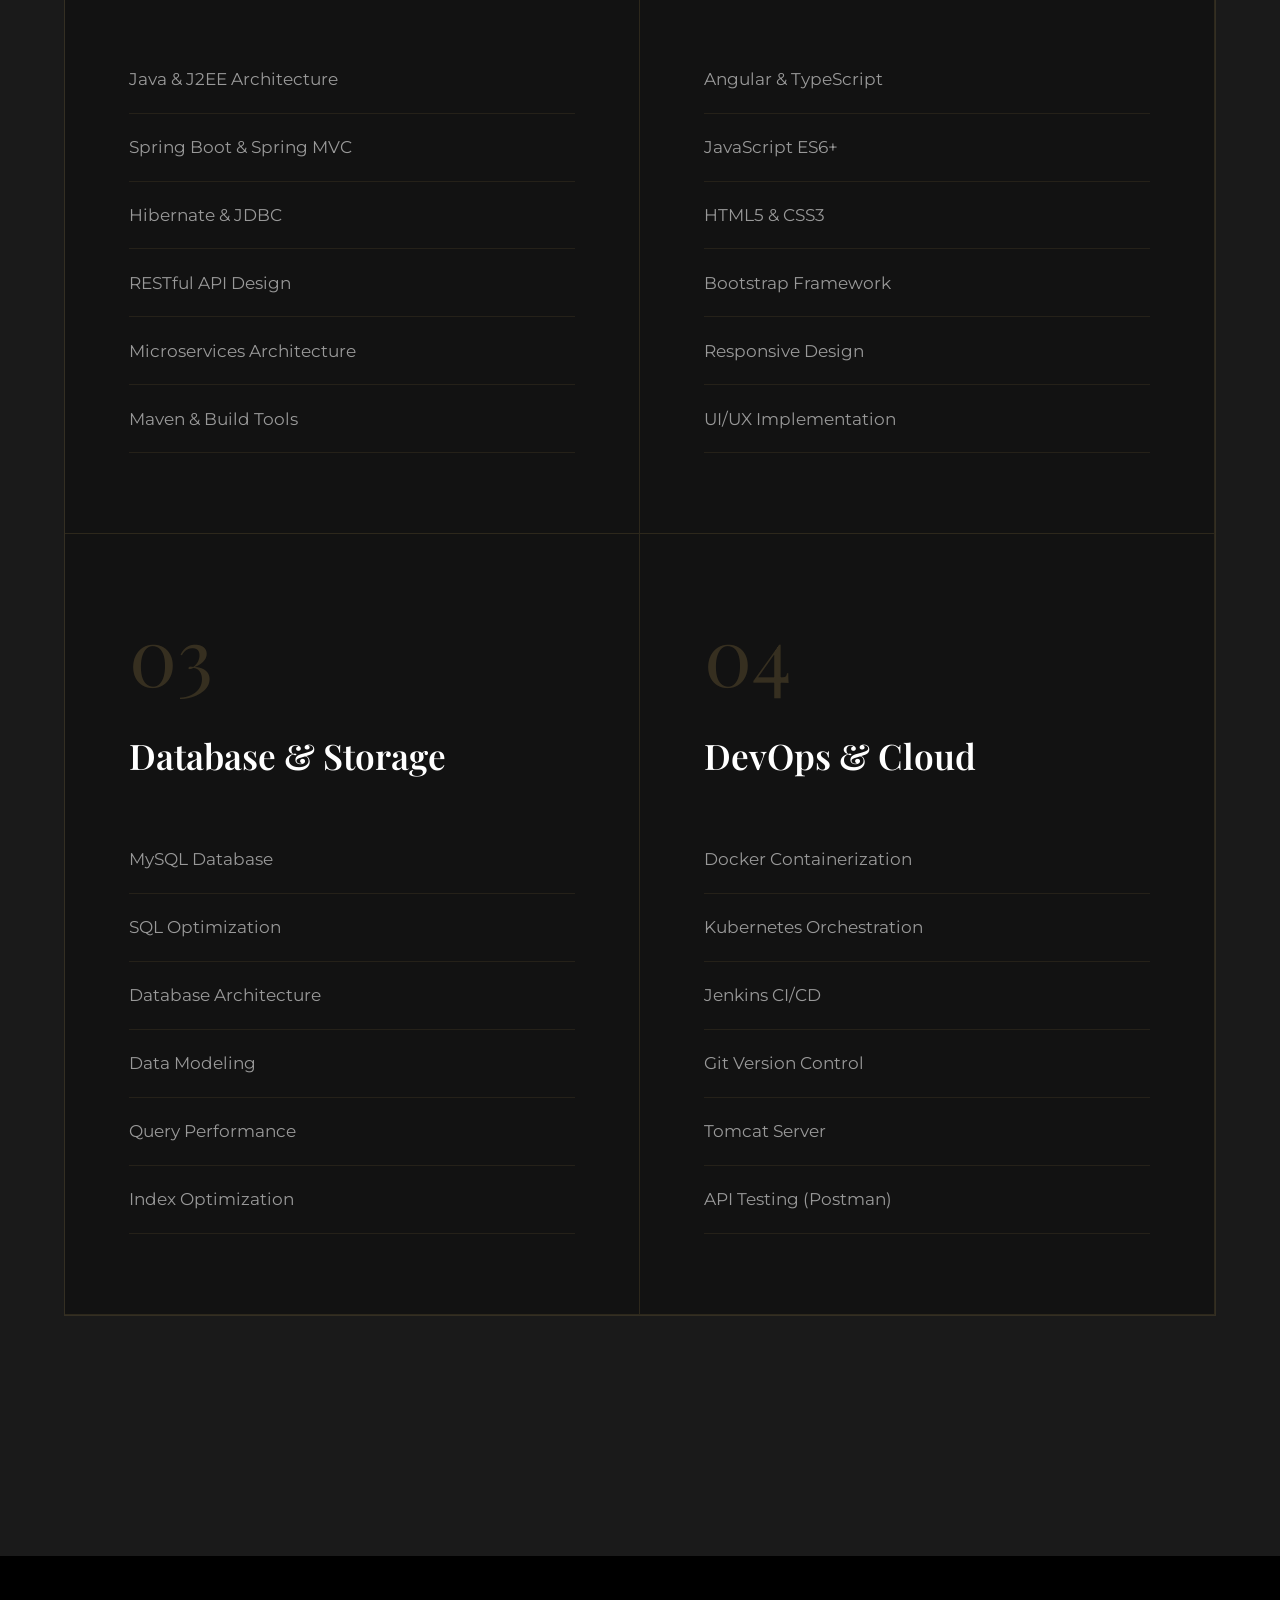
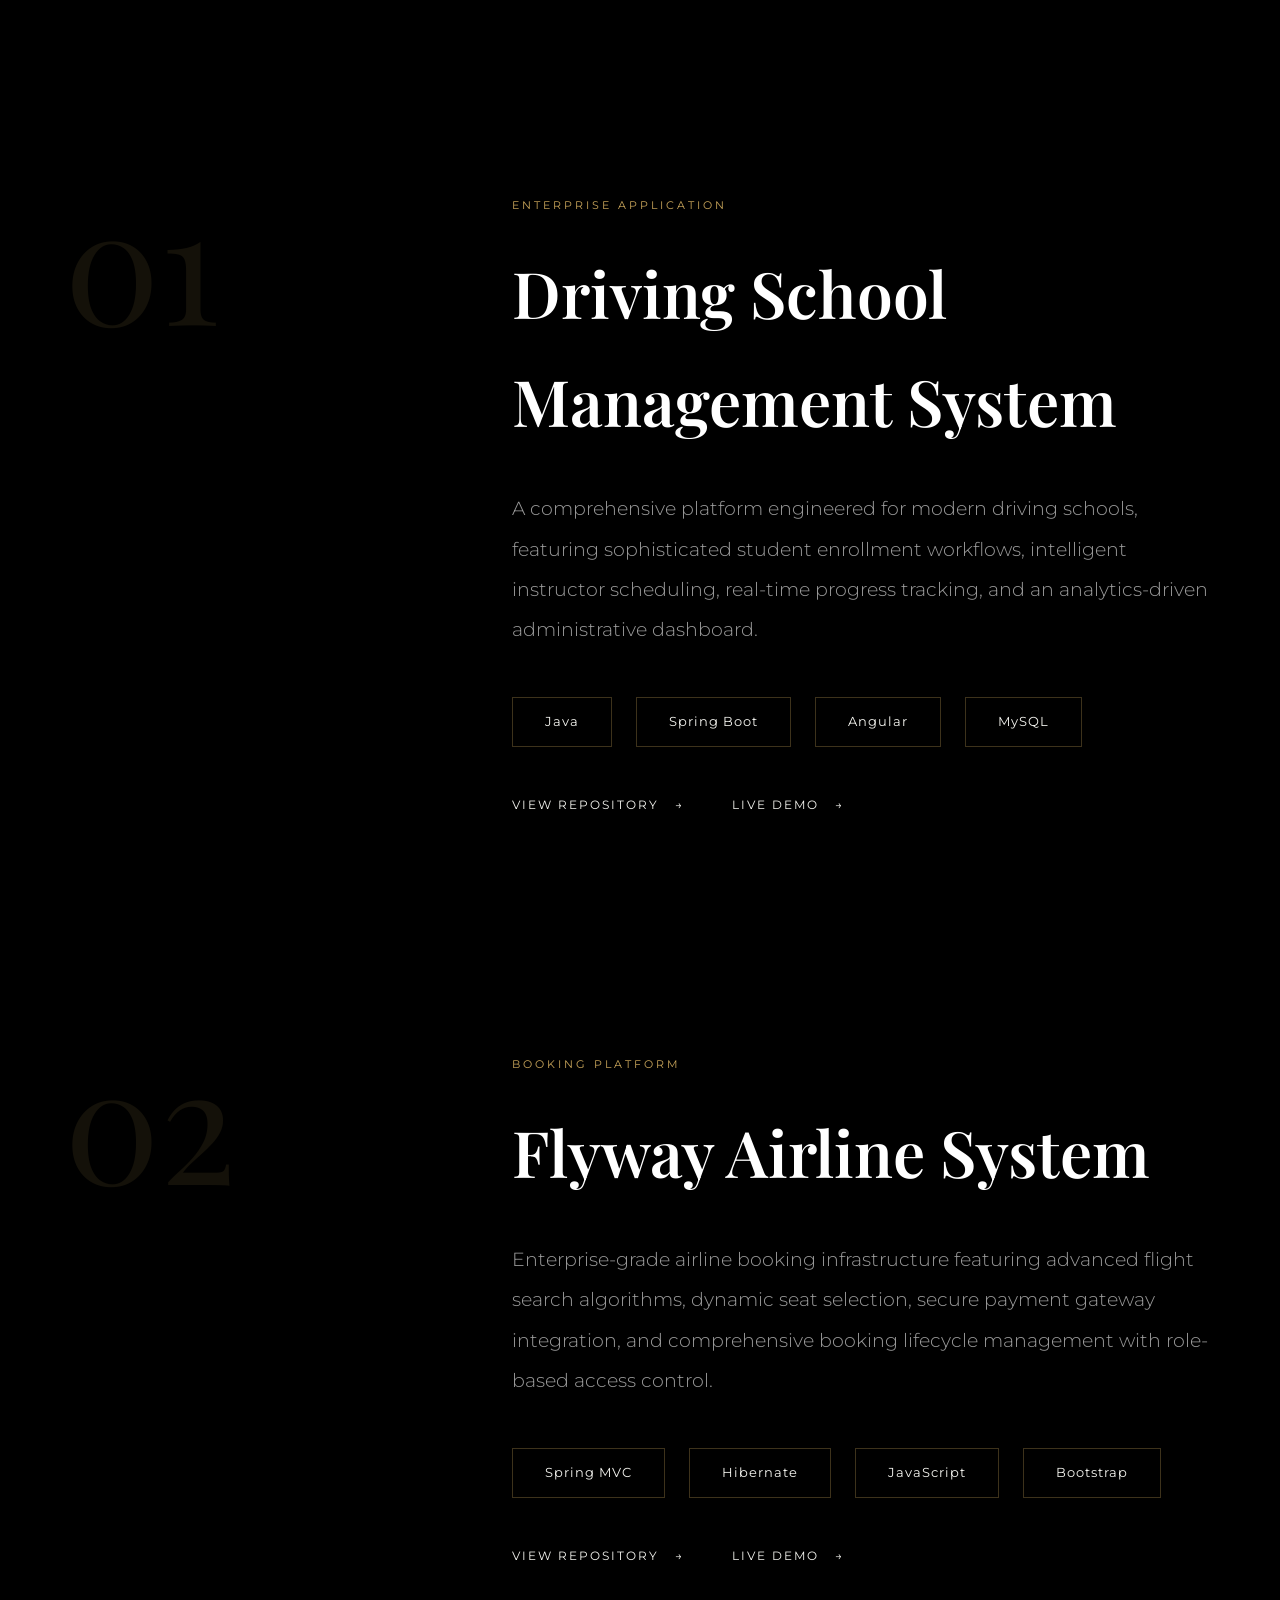
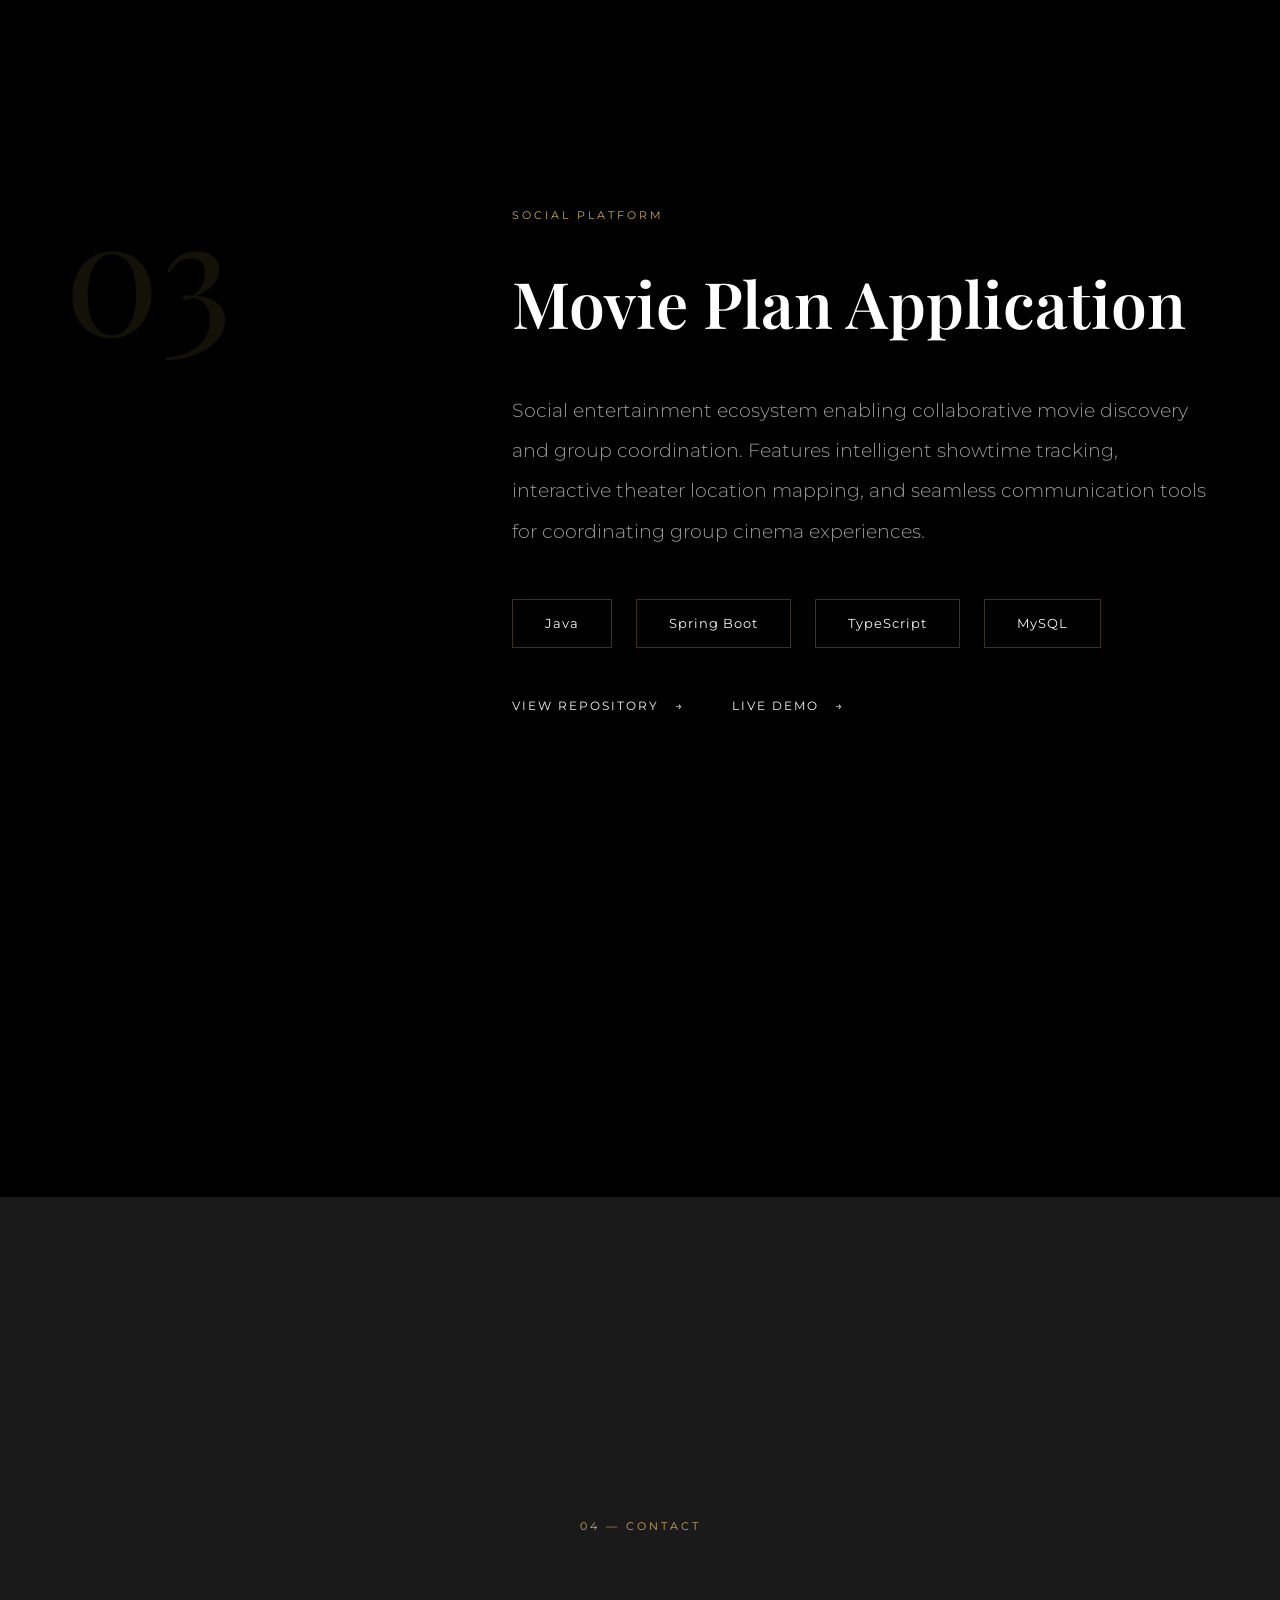
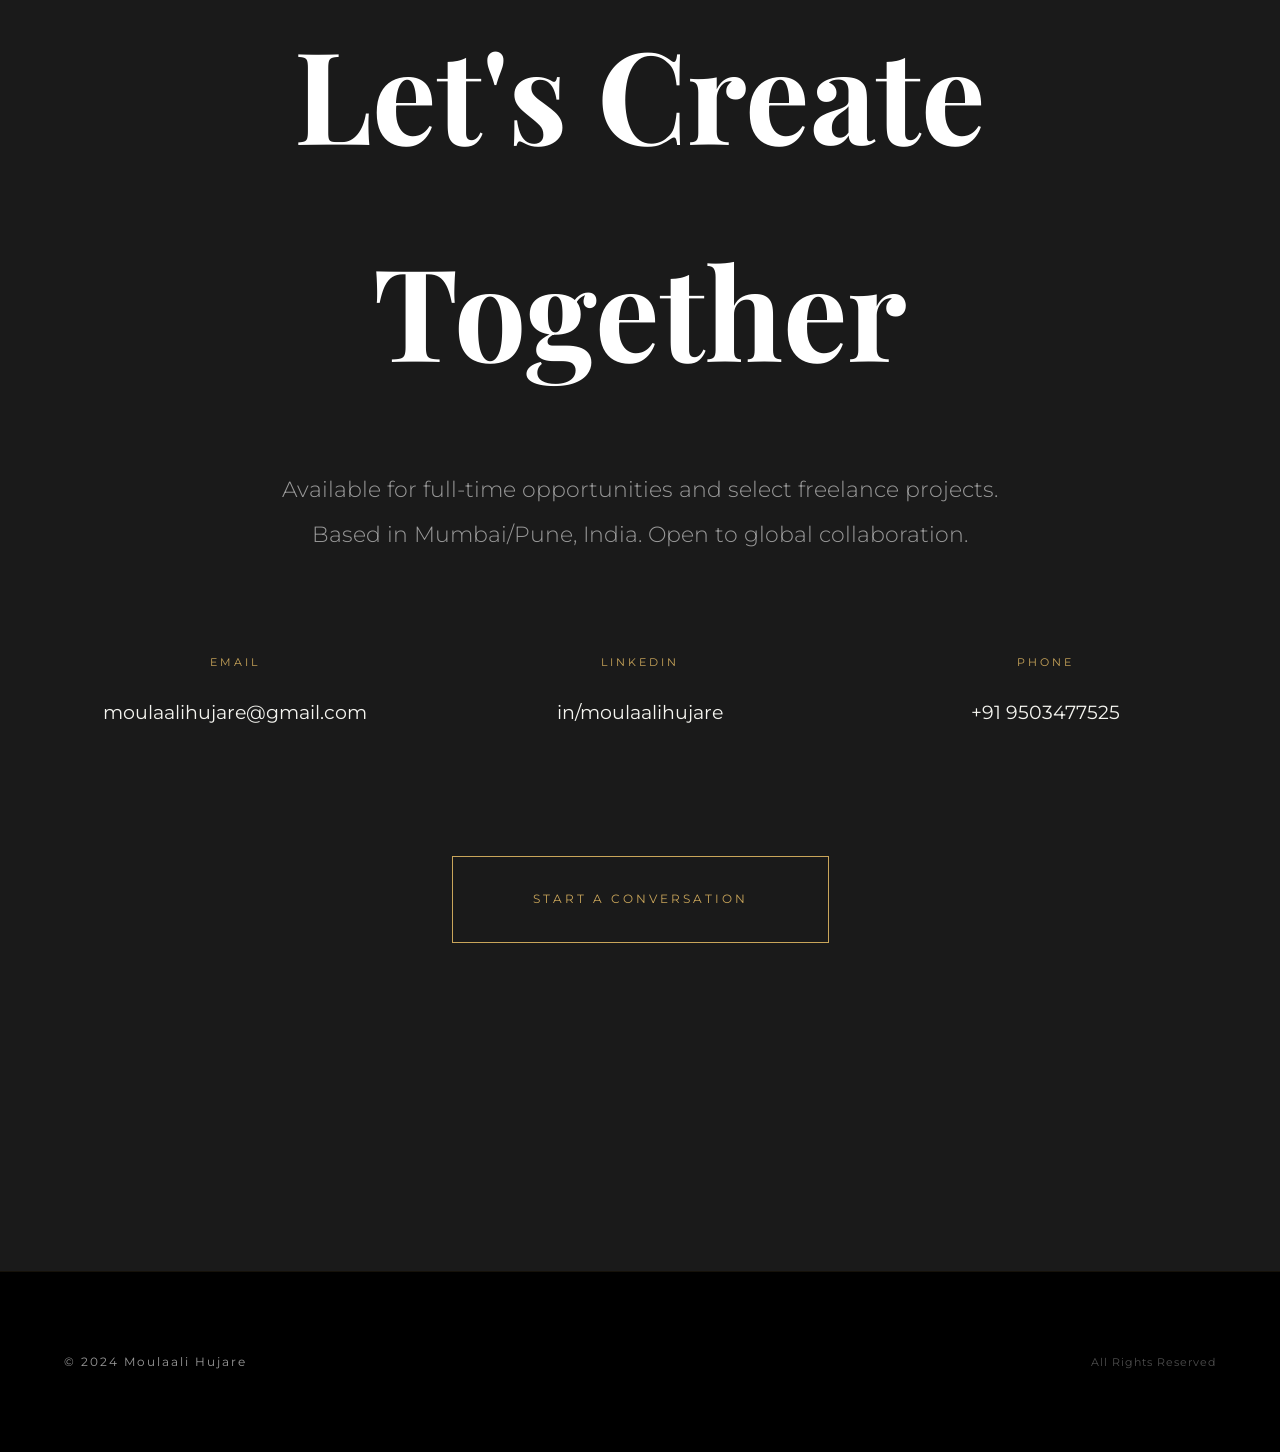
==== commit 77fc85e8: "2.0 updated" ====
--- a/index.html
+++ b/index.html
@@ -1,459 +1,1332 @@
 <!DOCTYPE html>
-<body class="" >
-</body>
 <html lang="en">
-    <head>
-    <link rel="icon" href="assets/favicon.ico" type="image/x-icon">
-    <meta charset="UTF-8" />
-    <meta http-equiv="X-UA-Compatible" content="IE=edge" />
-    <meta name="viewport" content="width=device-width, initial-scale=1.0" />
-    <title>My Portfolio</title>
-    <link rel="stylesheet" href="style.css" />
-    <link rel="stylesheet" href="mediaqueries.css" />
-  </head>
-  <body>
-    <div class="vertical-text"  style="font-weight: 0.1rem;" > &#169; Moulaali Hujare. Pune. 2024.  </div>
-    <nav id="desktop-nav" >
-      <div>
-        <img src="assets/loga.png"  style= "width: 280px; height: 280px; position: absolute; top: -3.8rem; left: 0;">
-      </div>
-        <ul class="nav-links">
-          <li><a href="#about">About</a></li>
-          <li><a href="#experience">Experience</a></li>
-          <li><a href="#projects">Projects</a></li>
-          <li><a href="#contact">Contact</a></li>
-        </ul>
-      </div>
-    </nav>
-    <nav id="hamburger-nav">
-      <div class="logo">Moulaali Hujare</div>
-      <div class="hamburger-menu">
-        <div class="hamburger-icon" onclick="toggleMenu()">
-          <span></span>
-          <span></span>
-          <span></span>
+<head>
+    <meta charset="UTF-8">
+    <meta name="viewport" content="width=device-width, initial-scale=1.0">
+    <title>Moulaali Hujare — Full Stack Developer</title>
+    <link href="https://fonts.googleapis.com/css2?family=Playfair+Display:wght@400;500;600;700;800;900&family=Montserrat:wght@300;400;500;600&family=Cormorant:wght@300;400;500;600;700&display=swap" rel="stylesheet">
+    <style>
+        * {
+            margin: 0;
+            padding: 0;
+            box-sizing: border-box;
+        }
+
+        :root {
+            --black: #000000;
+            --white: #ffffff;
+            --cream: #f5f5f0;
+            --gold: #c9a55a;
+            --dark-gold: #a68952;
+            --charcoal: #1a1a1a;
+            --grey: #999999;
+        }
+
+        html {
+            scroll-behavior: smooth;
+        }
+
+        body {
+            font-family: 'Montserrat', sans-serif;
+            background: var(--black);
+            color: var(--cream);
+            overflow-x: hidden;
+            line-height: 1.7;
+            cursor: none;
+        }
+
+        ::selection {
+            background: var(--gold);
+            color: var(--black);
+        }
+
+        /* PREMIUM CURSOR */
+        .cursor {
+            position: fixed;
+            width: 8px;
+            height: 8px;
+            background: var(--gold);
+            border-radius: 50%;
+            pointer-events: none;
+            z-index: 10000;
+            mix-blend-mode: difference;
+            transition: transform 0.2s;
+        }
+
+        .cursor-ring {
+            position: fixed;
+            width: 40px;
+            height: 40px;
+            border: 1px solid var(--gold);
+            border-radius: 50%;
+            pointer-events: none;
+            z-index: 9999;
+            mix-blend-mode: difference;
+            transition: all 0.3s ease;
+        }
+
+        /* NAVIGATION */
+        nav {
+            position: fixed;
+            top: 0;
+            width: 100%;
+            z-index: 1000;
+            padding: 3rem 5%;
+            display: flex;
+            justify-content: space-between;
+            align-items: center;
+            transition: all 0.6s cubic-bezier(0.4, 0, 0.2, 1);
+        }
+
+        nav.scrolled {
+            background: rgba(0, 0, 0, 0.95);
+            backdrop-filter: blur(30px);
+            padding: 2rem 5%;
+            border-bottom: 1px solid rgba(201, 165, 90, 0.1);
+        }
+
+        .logo {
+            font-family: 'Playfair Display', serif;
+            font-size: 1.3rem;
+            font-weight: 700;
+            letter-spacing: 3px;
+            color: var(--gold);
+        }
+
+        .nav-menu {
+            display: flex;
+            gap: 4rem;
+            list-style: none;
+        }
+
+        .nav-menu a {
+            color: var(--cream);
+            text-decoration: none;
+            font-size: 0.75rem;
+            font-weight: 500;
+            letter-spacing: 2px;
+            text-transform: uppercase;
+            position: relative;
+            transition: color 0.4s;
+        }
+
+        .nav-menu a::after {
+            content: '';
+            position: absolute;
+            bottom: -8px;
+            left: 0;
+            width: 0;
+            height: 1px;
+            background: var(--gold);
+            transition: width 0.4s cubic-bezier(0.4, 0, 0.2, 1);
+        }
+
+        .nav-menu a:hover {
+            color: var(--gold);
+        }
+
+        .nav-menu a:hover::after {
+            width: 100%;
+        }
+
+        /* HERO SECTION */
+        .hero {
+            height: 100vh;
+            display: flex;
+            align-items: center;
+            justify-content: center;
+            position: relative;
+            overflow: hidden;
+        }
+
+        .hero-bg {
+            position: absolute;
+            top: 0;
+            left: 0;
+            width: 100%;
+            height: 100%;
+            z-index: 0;
+        }
+
+        .hero-bg-layer {
+            position: absolute;
+            width: 100%;
+            height: 100%;
+            background: radial-gradient(ellipse at 50% 50%, rgba(201, 165, 90, 0.03) 0%, transparent 70%);
+            animation: breathe 8s ease-in-out infinite;
+        }
+
+        @keyframes breathe {
+            0%, 100% { transform: scale(1); opacity: 0.3; }
+            50% { transform: scale(1.1); opacity: 0.5; }
+        }
+
+        .hero-content {
+            text-align: center;
+            z-index: 10;
+            padding: 0 5%;
+            max-width: 1400px;
+            animation: heroReveal 2s cubic-bezier(0.4, 0, 0.2, 1);
+        }
+
+        @keyframes heroReveal {
+            from {
+                opacity: 0;
+                transform: translateY(80px);
+            }
+            to {
+                opacity: 1;
+                transform: translateY(0);
+            }
+        }
+
+        .hero-eyebrow {
+            font-size: 0.7rem;
+            letter-spacing: 4px;
+            text-transform: uppercase;
+            color: var(--gold);
+            margin-bottom: 3rem;
+            font-weight: 500;
+            animation: fadeIn 1.5s ease-out 0.5s both;
+        }
+
+        @keyframes fadeIn {
+            from { opacity: 0; }
+            to { opacity: 1; }
+        }
+
+        .hero-title {
+            font-family: 'Playfair Display', serif;
+            font-size: clamp(4rem, 15vw, 12rem);
+            font-weight: 900;
+            line-height: 0.85;
+            margin-bottom: 3rem;
+            letter-spacing: -5px;
+            color: var(--white);
+        }
+
+        .hero-title span {
+            display: block;
+        }
+
+        .hero-subtitle {
+            font-family: 'Cormorant', serif;
+            font-size: clamp(1.5rem, 3vw, 2.5rem);
+            font-weight: 400;
+            color: var(--grey);
+            margin-bottom: 4rem;
+            font-style: italic;
+            animation: fadeIn 1.5s ease-out 1s both;
+        }
+
+        .scroll-prompt {
+            position: absolute;
+            bottom: 4rem;
+            left: 50%;
+            transform: translateX(-50%);
+            display: flex;
+            flex-direction: column;
+            align-items: center;
+            gap: 1.5rem;
+            animation: fadeIn 1.5s ease-out 1.5s both;
+        }
+
+        .scroll-prompt span {
+            font-size: 0.65rem;
+            letter-spacing: 3px;
+            text-transform: uppercase;
+            color: var(--gold);
+        }
+
+        /* .scroll-line {
+            width: 1px;
+            height: 80px;
+            background: linear-gradient(180deg, var(--gold), transparent);
+            animation: scrollPulse 2s ease-in-out infinite;
+        } */
+
+        @keyframes scrollPulse {
+            0%, 100% { opacity: 0.3; transform: translateY(0); }
+            50% { opacity: 1; transform: translateY(-10px); }
+        }
+
+        /* INTRO SECTION */
+        .intro-section {
+            padding: 15rem 5%;
+            max-width: 1600px;
+            margin: 0 auto;
+        }
+
+        .intro-grid {
+            display: grid;
+            grid-template-columns: 1fr 2fr;
+            gap: 8rem;
+            align-items: start;
+        }
+
+        .intro-label {
+            font-size: 0.7rem;
+            letter-spacing: 3px;
+            text-transform: uppercase;
+            color: var(--gold);
+            position: sticky;
+            top: 10rem;
+        }
+
+        .intro-content h2 {
+            font-family: 'Playfair Display', serif;
+            font-size: clamp(2.5rem, 5vw, 5rem);
+            font-weight: 600;
+            line-height: 1.2;
+            margin-bottom: 3rem;
+            color: var(--white);
+        }
+
+        .intro-text {
+            font-size: 1.3rem;
+            line-height: 2.2;
+            color: var(--grey);
+            margin-bottom: 2.5rem;
+            font-weight: 300;
+        }
+
+        /* PROFILE SECTION */
+        .profile-section {
+            padding: 0 5%;
+            margin: 15rem 0;
+        }
+
+        .profile-container {
+            max-width: 1800px;
+            margin: 0 auto;
+            display: grid;
+            grid-template-columns: 1.2fr 1fr;
+            gap: 0;
+            position: relative;
+        }
+
+        .profile-image-wrapper {
+            position: relative;
+            aspect-ratio: 3/4;
+            overflow: hidden;
+        }
+
+        .profile-image-wrapper::before {
+            content: '';
+            position: absolute;
+            top: 0;
+            left: 0;
+            width: 100%;
+            height: 100%;
+            background: linear-gradient(180deg, transparent 0%, rgba(0, 0, 0, 0.3) 100%);
+            z-index: 1;
+        }
+
+        .profile-image {
+            width: 100%;
+            height: 100%;
+            object-fit: cover;
+            filter: grayscale(100%) contrast(1.1);
+            transition: all 1.2s cubic-bezier(0.4, 0, 0.2, 1);
+        }
+
+        .profile-image-wrapper:hover .profile-image {
+            transform: scale(1.05);
+            filter: grayscale(0%) contrast(1.1);
+        }
+
+        .profile-info {
+            background: var(--charcoal);
+            padding: 6rem;
+            display: flex;
+            flex-direction: column;
+            justify-content: center;
+        }
+
+        .profile-info h3 {
+            font-family: 'Playfair Display', serif;
+            font-size: 3rem;
+            font-weight: 600;
+            margin-bottom: 1.5rem;
+            color: var(--white);
+        }
+
+        .profile-info p {
+            font-size: 1.1rem;
+            line-height: 2;
+            color: var(--grey);
+            margin-bottom: 2rem;
+            font-weight: 300;
+        }
+
+        .profile-stats {
+            display: grid;
+            grid-template-columns: repeat(3, 1fr);
+            gap: 3rem;
+            margin-top: 4rem;
+            padding-top: 3rem;
+            border-top: 1px solid rgba(201, 165, 90, 0.2);
+        }
+
+        .stat {
+            text-align: center;
+        }
+
+        .stat-number {
+            font-family: 'Playfair Display', serif;
+            font-size: 4rem;
+            font-weight: 600;
+            color: var(--gold);
+            line-height: 1;
+            margin-bottom: 0.8rem;
+        }
+
+        .stat-label {
+            font-size: 0.7rem;
+            letter-spacing: 2px;
+            text-transform: uppercase;
+            color: var(--grey);
+        }
+
+        /* EXPERTISE SECTION */
+        .expertise-section {
+            padding: 15rem 5%;
+            background: var(--charcoal);
+            position: relative;
+        }
+
+        .expertise-header {
+            text-align: center;
+            max-width: 900px;
+            margin: 0 auto 10rem;
+        }
+
+        .section-number {
+            font-size: 0.7rem;
+            letter-spacing: 3px;
+            text-transform: uppercase;
+            color: var(--gold);
+            margin-bottom: 2rem;
+        }
+
+        .expertise-title {
+            font-family: 'Playfair Display', serif;
+            font-size: clamp(3rem, 7vw, 6rem);
+            font-weight: 700;
+            margin-bottom: 2.5rem;
+            color: var(--white);
+        }
+
+        .expertise-description {
+            font-size: 1.2rem;
+            line-height: 2;
+            color: var(--grey);
+            font-weight: 300;
+        }
+
+        .expertise-grid {
+            max-width: 1600px;
+            margin: 0 auto;
+            display: grid;
+            grid-template-columns: repeat(2, 1fr);
+            gap: 0;
+            border: 1px solid rgba(201, 165, 90, 0.15);
+        }
+
+        .expertise-card {
+            padding: 5rem 4rem;
+            border-right: 1px solid rgba(201, 165, 90, 0.15);
+            border-bottom: 1px solid rgba(201, 165, 90, 0.15);
+            transition: all 0.6s cubic-bezier(0.4, 0, 0.2, 1);
+            position: relative;
+            background: rgba(0, 0, 0, 0.3);
+        }
+
+        .expertise-card::before {
+            content: '';
+            position: absolute;
+            top: 0;
+            left: 0;
+            width: 0;
+            height: 100%;
+            background: linear-gradient(90deg, transparent, rgba(201, 165, 90, 0.05));
+            transition: width 0.6s cubic-bezier(0.4, 0, 0.2, 1);
+        }
+
+        .expertise-card:hover::before {
+            width: 100%;
+        }
+
+        .expertise-card:hover {
+            background: rgba(0, 0, 0, 0.6);
+        }
+
+        .expertise-number {
+            font-family: 'Playfair Display', serif;
+            font-size: 5rem;
+            font-weight: 300;
+            color: rgba(201, 165, 90, 0.2);
+            line-height: 1;
+            margin-bottom: 2rem;
+        }
+
+        .expertise-card h3 {
+            font-family: 'Playfair Display', serif;
+            font-size: 2.2rem;
+            font-weight: 600;
+            margin-bottom: 2.5rem;
+            color: var(--white);
+        }
+
+        .expertise-list {
+            list-style: none;
+        }
+
+        .expertise-list li {
+            padding: 1.2rem 0;
+            font-size: 1.05rem;
+            color: var(--grey);
+            border-bottom: 1px solid rgba(201, 165, 90, 0.1);
+            transition: all 0.3s;
+            display: flex;
+            justify-content: space-between;
+            align-items: center;
+        }
+
+        .expertise-list li::after {
+            content: '→';
+            opacity: 0;
+            color: var(--gold);
+            transition: all 0.3s;
+        }
+
+        .expertise-list li:hover {
+            padding-left: 1rem;
+            color: var(--white);
+        }
+
+        .expertise-list li:hover::after {
+            opacity: 1;
+        }
+
+        /* PROJECTS SECTION */
+        .projects-section {
+            padding: 15rem 0;
+        }
+
+        .project-item {
+            margin-bottom: 15rem;
+        }
+
+        .project-container {
+            max-width: 1800px;
+            margin: 0 auto;
+            padding: 0 5%;
+        }
+
+        .project-header {
+            display: grid;
+            grid-template-columns: 1fr 2fr;
+            gap: 6rem;
+            margin-bottom: 5rem;
+        }
+
+        .project-number-large {
+            font-family: 'Playfair Display', serif;
+            font-size: 10rem;
+            font-weight: 300;
+            color: rgba(201, 165, 90, 0.1);
+            line-height: 0.8;
+        }
+
+        .project-details h3 {
+            font-family: 'Playfair Display', serif;
+            font-size: clamp(2.5rem, 5vw, 4.5rem);
+            font-weight: 600;
+            margin-bottom: 2rem;
+            color: var(--white);
+        }
+
+        .project-category {
+            font-size: 0.7rem;
+            letter-spacing: 3px;
+            text-transform: uppercase;
+            color: var(--gold);
+            margin-bottom: 1.5rem;
+        }
+
+        .project-description {
+            font-size: 1.2rem;
+            line-height: 2.1;
+            color: var(--grey);
+            margin-bottom: 3rem;
+            font-weight: 300;
+        }
+
+        .project-tech {
+            display: flex;
+            flex-wrap: wrap;
+            gap: 1.5rem;
+        }
+
+        .tech-tag {
+            padding: 0.8rem 2rem;
+            border: 1px solid rgba(201, 165, 90, 0.3);
+            font-size: 0.8rem;
+            letter-spacing: 1px;
+            color: var(--cream);
+            transition: all 0.4s;
+        }
+
+        .tech-tag:hover {
+            background: var(--gold);
+            color: var(--black);
+            border-color: var(--gold);
+        }
+
+        .project-visual {
+            width: 100%;
+            height: 70vh;
+            background: var(--charcoal);
+            position: relative;
+            overflow: hidden;
+            display: flex;
+            align-items: center;
+            justify-content: center;
+        }
+
+        .project-visual::before {
+            content: '';
+            position: absolute;
+            top: 50%;
+            left: 50%;
+            width: 60%;
+            height: 60%;
+            background: radial-gradient(circle, rgba(201, 165, 90, 0.1) 0%, transparent 70%);
+            transform: translate(-50%, -50%);
+            animation: pulseGlow 4s ease-in-out infinite;
+        }
+
+        @keyframes pulseGlow {
+            0%, 100% { transform: translate(-50%, -50%) scale(1); }
+            50% { transform: translate(-50%, -50%) scale(1.2); }
+        }
+
+        .project-icon {
+            font-size: 12rem;
+            opacity: 0.3;
+            position: relative;
+            z-index: 1;
+        }
+
+        .project-links {
+            display: flex;
+            gap: 3rem;
+            margin-top: 3rem;
+        }
+
+        .project-link {
+            color: var(--cream);
+            text-decoration: none;
+            font-size: 0.75rem;
+            letter-spacing: 2px;
+            text-transform: uppercase;
+            position: relative;
+            transition: color 0.4s;
+        }
+
+        .project-link::after {
+            content: '→';
+            margin-left: 1rem;
+            transition: margin-left 0.4s;
+        }
+
+        .project-link:hover {
+            color: var(--gold);
+        }
+
+        .project-link:hover::after {
+            margin-left: 1.5rem;
+        }
+
+        /* CONTACT SECTION */
+        .contact-section {
+            padding: 20rem 5%;
+            background: var(--charcoal);
+            text-align: center;
+        }
+
+        .contact-container {
+            max-width: 1200px;
+            margin: 0 auto;
+        }
+
+        .contact-title {
+            font-family: 'Playfair Display', serif;
+            font-size: clamp(4rem, 10vw, 8rem);
+            font-weight: 700;
+            margin-bottom: 3rem;
+            color: var(--white);
+        }
+
+        .contact-subtitle {
+            font-size: 1.4rem;
+            line-height: 2;
+            color: var(--grey);
+            margin-bottom: 6rem;
+            font-weight: 300;
+        }
+
+        .contact-grid {
+            display: grid;
+            grid-template-columns: repeat(auto-fit, minmax(280px, 1fr));
+            gap: 4rem;
+            margin-bottom: 8rem;
+        }
+
+        .contact-item {
+            text-align: center;
+            transition: transform 0.4s;
+        }
+
+        .contact-item:hover {
+            transform: translateY(-10px);
+        }
+
+        .contact-item-label {
+            font-size: 0.7rem;
+            letter-spacing: 3px;
+            text-transform: uppercase;
+            color: var(--gold);
+            margin-bottom: 1.5rem;
+        }
+
+        .contact-item-value {
+            font-size: 1.2rem;
+            font-weight: 400;
+        }
+
+        .contact-item-value a {
+            color: var(--cream);
+            text-decoration: none;
+            transition: color 0.4s;
+        }
+
+        .contact-item-value a:hover {
+            color: var(--gold);
+        }
+
+        .cta {
+            display: inline-block;
+            padding: 2rem 5rem;
+            border: 1px solid var(--gold);
+            color: var(--gold);
+            text-decoration: none;
+            font-size: 0.75rem;
+            letter-spacing: 3px;
+            text-transform: uppercase;
+            transition: all 0.5s cubic-bezier(0.4, 0, 0.2, 1);
+            position: relative;
+            overflow: hidden;
+        }
+
+        .cta::before {
+            content: '';
+            position: absolute;
+            top: 0;
+            left: -100%;
+            width: 100%;
+            height: 100%;
+            background: var(--gold);
+            transition: left 0.5s cubic-bezier(0.4, 0, 0.2, 1);
+            z-index: -1;
+        }
+
+        .cta:hover::before {
+            left: 0;
+        }
+
+        .cta:hover {
+            color: var(--black);
+        }
+
+        /* FOOTER */
+        footer {
+            padding: 5rem 5%;
+            border-top: 1px solid rgba(201, 165, 90, 0.1);
+            text-align: center;
+        }
+
+        .footer-content {
+            display: flex;
+            justify-content: space-between;
+            align-items: center;
+            max-width: 1600px;
+            margin: 0 auto;
+        }
+
+        .footer-text {
+            font-size: 0.75rem;
+            letter-spacing: 2px;
+            color: var(--grey);
+        }
+
+        .footer-copyright {
+            font-size: 0.7rem;
+            letter-spacing: 1px;
+            color: rgba(153, 153, 153, 0.5);
+        }
+
+        /* MOBILE MENU */
+        .mobile-toggle {
+            display: none;
+            background: none;
+            border: 1px solid var(--gold);
+            color: var(--gold);
+            padding: 0.8rem 1.5rem;
+            font-size: 0.7rem;
+            letter-spacing: 2px;
+            text-transform: uppercase;
+            cursor: pointer;
+        }
+
+        /* LOADING */
+        .preloader {
+            position: fixed;
+            top: 0;
+            left: 0;
+            width: 100%;
+            height: 100%;
+            background: var(--black);
+            z-index: 10000;
+            display: flex;
+            align-items: center;
+            justify-content: center;
+            flex-direction: column;
+            gap: 3rem;
+            transition: opacity 0.8s, visibility 0.8s;
+        }
+
+        .preloader.hidden {
+            opacity: 0;
+            visibility: hidden;
+        }
+
+        .preloader-text {
+            font-family: 'Playfair Display', serif;
+            font-size: 2.5rem;
+            color: var(--gold);
+            letter-spacing: 8px;
+        }
+
+        .preloader-line {
+            width: 300px;
+            height: 1px;
+            background: rgba(201, 165, 90, 0.2);
+            position: relative;
+            overflow: hidden;
+        }
+
+        .preloader-progress {
+            position: absolute;
+            top: 0;
+            left: 0;
+            width: 0;
+            height: 100%;
+            background: var(--gold);
+            animation: preloadAnim 2.5s ease-out forwards;
+        }
+
+        @keyframes preloadAnim {
+            to { width: 100%; }
+        }
+
+        /* RESPONSIVE */
+        @media (max-width: 1200px) {
+            .intro-grid,
+            .project-header {
+                grid-template-columns: 1fr;
+                gap: 4rem;
+            }
+
+            .profile-container {
+                grid-template-columns: 1fr;
+            }
+
+            .profile-info {
+                padding: 4rem;
+            }
+
+            .expertise-grid {
+                grid-template-columns: 1fr;
+            }
+
+            .expertise-card {
+                border-right: none;
+            }
+        }
+
+        @media (max-width: 768px) {
+            body {
+                cursor: auto;
+            }
+
+            .cursor,
+            .cursor-ring {
+                display: none;
+            }
+
+            .mobile-toggle {
+                display: block;
+            }
+
+            .nav-menu {
+                position: fixed;
+                top: 0;
+                right: -100%;
+                width: 80%;
+                height: 100vh;
+                background: rgba(0, 0, 0, 0.98);
+                backdrop-filter: blur(30px);
+                flex-direction: column;
+                padding: 8rem 3rem;
+                gap: 3rem;
+                transition: right 0.6s cubic-bezier(0.4, 0, 0.2, 1);
+                border-left: 1px solid rgba(201, 165, 90, 0.2);
+            }
+
+            .nav-menu.active {
+                right: 0;
+            }
+
+            .hero-title {
+                font-size: 3.5rem;
+            }
+
+            .intro-section,
+            .expertise-section,
+            .projects-section,
+            .contact-section {
+                padding: 8rem 5%;
+            }
+
+            .profile-stats {
+                grid-template-columns: 1fr;
+                gap: 2rem;
+            }
+
+            .contact-grid {
+                grid-template-columns: 1fr;
+                gap: 3rem;
+            }
+        }
+    </style>
+</head>
+<body>
+    <!-- PRELOADER -->
+    <div class="preloader" id="preloader">
+        <div class="preloader-text">MOULAALI HUJARE</div>
+        <div class="preloader-line">
+            <div class="preloader-progress"></div>
         </div>
-        <div class="menu-links">
-          <li><a href="#about" onclick="toggleMenu()">About</a></li>
-          <li><a href="#experience" onclick="toggleMenu()">Experience</a></li>
-          <li><a href="#projects" onclick="toggleMenu()">Projects</a></li>
-          <li><a href="#contact" onclick="toggleMenu()">Contact</a></li>
-        </div>
-      </div>
-    </nav>
-    <div class="scroll"> scroll</div>
-    <div class="verticalLine"></div>
-    <section id="profile" >
-      <div class="section__pic-container">
-        <img src="./assets/ProfilePic.png" alt="Moulaali profile picture" />
-      </div>
-      <div class="section__text">
-        <p class="section__text__p1"  style="font-weight: 100;" >Hello, I'm</p>
-        <h1 class="title" style="color: rgb(254, 254, 254); font-weight: 100;">Moulaali Hujare</h1>
-        <p class="section__text__p2" style= "font-weight: 100;" > Software Developer</p>
-        <div class="btn-container" >
-          <button
-            class="btn btn-color-2"
-            onclick="window.open('./assets/Moulaali Hujare CV.pdf')"
-            style="font-weight: 300;color: rgb(0, 255, 119); "
-          >
-            Download CV
-          </button>
-          <button class="btn btn-color-1" onclick="location.href='./#contact'"
-          style="font-weight: 300; "
-          >
-            Contact Info
-          </button>
-        </div>
-        <div id="socials-container">
-          <img
-            src="./assets/link.png"
-            alt="My LinkedIn profile"
-            class="icon"
-            onclick="location.href='https://www.linkedin.com/in/moulaalihujare'"
-          />
-          <img
-            src="./assets/git.png"
-            alt="My Github profile"
-            class="icon"
-            onclick="location.href='https://github.com/moulaalihujare'"
-          />
-        </div>
-      </div> 
-      <img
-        src="./assets/darow.png"
-        alt="Arrow icon"
-        class="icon arrow"
-        onclick="location.href='./#about'"
-        style="position: absolute; right: 5rem; "
-      />
-    </section>
-    <section id="about">
-      <p class="section__text__p1">Get To Know More</p>
-      <h1 class="title">About Me</h1>
-        <div  > <p>
-          ㅤㅤㅤㅤㅤ
-        </p> </div>
-        <div class="about-details-container">
-          <div class="about-containers">
-            <div class="details-container">
-              <img
-                src="./assets/experience.png"
-                alt="Experience icon"
-                class="icon"
-              />
-              <h3 style="font-weight: 500;" >Experience</h3>
-              <p style="color: rgb(16, 0, 0);" >2.9 Year's <br />Java Full-Stack Development</p>
-            </div>
-            <div class="details-container">
-              <img
-                src="./assets/education.png"
-                alt="Education icon"
-                class="icon"
-              />
-              <h3  style="font-weight: 500;" >Education</h3>
-              <p style="color: rgb(0, 0, 0);" > B.Tech-Computer Science & Engineering</p>
-              <p style="color: rgb(0, 0, 0);">  Diploma-Computer Engineering</p>
-            </div>
-          </div>
-
-          <div class="text-container" style="font-size: 1.05rem; font-weight: 345; "    >
-            <p style= color:black >
-              As a Java full-Stack developer with 3 year's of experience, I have a strong foundation in key technologies such as Java, Spring MVC, Spring Boot, Hibernate, JDBC, Maven, Tomcat, Servlet, JSP, JavaScript, HTML, CSS, Angular, Jenkins, Docker, and Kubernetes.
-
-              I possess excellent problem-solving skills and am adept at working in a collaborative environment to develop and implement complex web applications.<br/> 
-              <br/>
-              My ability to communicate effectively with team members and clients has helped me to successfully deliver projects within tight deadlines while maintaining high standards of quality.
-
-              Additionally, my experience in using DevOps tools such as Jenkins, Docker, and Kubernetes makes me well-suited for developing and deploying web applications at scale.
-
-              Overall, my passion for technology, strong work ethic, and willingness to learn make me an asset to any development team.
-            </p>
-          </div>
-        </div>
-      </div>
-      <img
-        src="./assets/darow.png"
-        alt="Arrow icon"
-        class="icon arrow"
-        onclick="location.href='./#experience'"
-      />
-    </section>
-    <section id="experience">
-      <p class="section__text__p1">Explore My</p>
-      <h1 class="title">Experience</h1>
-      <div class="experience-details-container">
-        <div class="about-containers">
-          <div class="details-container">
-            <h2 class="experience-sub-title">Frontend Development</h2>
-            <div class="article-container">
-              <article>
-                <img
-                  src="./assets/checkmark.png"
-                  alt="Experience icon"
-                  class="icon"
-                />
-                <div>
-                  <h3 style="font-weight: 400;">HTML</h3>
-                  <p>Experienced</p>
-                </div>
-              </article>
-              <article>
-                <img
-                  src="./assets/checkmark.png"
-                  alt="Experience icon"
-                  class="icon"
-                />
-                <div>
-                  <h3 style="font-weight: 400;" >CSS</h3>
-                  <p>Experienced</p>
-                </div>
-              </article>
-              <article>
-                <img
-                  src="./assets/checkmark.png"
-                  alt="Experience icon"
-                  class="icon"
-                />
-                <div>
-                  <h3 style="font-weight: 400;" >Angular</h3>
-                  <p>Experienced</p>
-                </div>
-              </article>
-              <article>
-                <img
-                  src="./assets/checkmark.png"
-                  alt="Experience icon"
-                  class="icon"
-                />
-                <div>
-                  <h3 style="font-weight: 400;" >JavaScript</h3>
-                  <p>Experienced</p>
-                </div>
-              </article>
-              <article>
-                <img
-                  src="./assets/checkmark.png"
-                  alt="Experience icon"
-                  class="icon"
-                />
-                <div>
-                  <h3 style="font-weight: 400;" >TypeScript</h3>
-                  <p>Experienced</p>
-                </div>
-              </article>
-              <article>
-                <img
-                  src="./assets/checkmark.png"
-                  alt="Experience icon"
-                  class="icon"
-                />
-                <div>
-                  <h3 style="font-weight: 400;" >Bootstrap</h3>
-                  <p>Experienced</p>
-                </div>
-              </article>
-            </div>
-          </div>
-          <div class="details-container">
-            <h2 class="experience-sub-title">Backend Development</h2>
-            <div class="article-container">
-              <article>
-                <img
-                  src="./assets/checkmark.png"
-                  alt="Experience icon"
-                  class="icon"
-                />
-                <div>
-                  <h3 style="font-weight: 400;" >Java</h3>
-                  <p>Experienced</p>
-                </div>
-              </article>
-              <article>
-                <img
-                  src="./assets/checkmark.png"
-                  alt="Experience icon"
-                  class="icon"
-                />
-                <div>
-                  <h3 style="font-weight: 400;" >Springboot</h3>
-                  <p>Experienced</p>
-                </div>
-              </article>
-              <article>
-                <img
-                  src="./assets/checkmark.png"
-                  alt="Experience icon"
-                  class="icon"
-                />
-                <div>
-                  <h3 style="font-weight: 400;" >MySQL</h3>
-                  <p>Experienced</p>
-                </div>
-              </article>
-              <article>
-                <img
-                  src="./assets/checkmark.png"
-                  alt="Experience icon"
-                  class="icon"
-                />
-                <div>
-                  <h3 style="font-weight: 400;" >Jenkins</h3>
-                  <p>Experienced</p>
-                </div>
-              </article>
-              <article>
-                <img
-                  src="./assets/checkmark.png"
-                  alt="Experience icon"
-                  class="icon"
-                />
-                <div>
-                  <h3 style="font-weight: 400;" >Postman</h3>
-                  <p>Experienced</p>
-                </div>
-              </article>
-              <article>
-                <img
-                  src="./assets/checkmark.png"
-                  alt="Experience icon"
-                  class="icon"
-                />
-                <div>
-                  <h3 style="font-weight: 400;" >Hibernate</h3>
-                  <p>Experienced</p>
-                </div>
-              </article>
-            </div>
-          </div>
-        </div>
-      </div>  
-      <img
-        src="./assets/darow.png"
-        alt="Arrow icon"
-        class="icon arrow"
-        onclick="location.href='./#projects'"
-      />
-    </section>
-    <section id="projects">
-      <p class="section__text__p1">Browse My Recent</p>
-      <h1 class="title">Projects</h1>
-      <div class="experience-details-container">
-        <div class="about-containers">
-          <div class="details-container color-container">
-            <div class="article-container">
-              <img
-                src="./assets/drivi2.png"
-                alt="Project 1"
-                class="project-img"
-              />
-            </div>
-            <h2 class="experience-sub-title project-title">Driving School Website</h2>
-            <p>
-             
-            </p>
-            <div class="btn-container">
-              <button
-                class="btn btn-color-2 project-btn"
-                onclick="location.href='https://github.com/moulaalihujare/RLL-Project-Advanced-Driving-School-Management.git'"
-              >
-                Github
-              </button>
-              <button
-                class="btn btn-color-2 project-btn"
-                onclick="location.href='https://github.com/moulaalihujare/RLL-Project-Advanced-Driving-School-Management.git'"
-              >
-                Live Demo
-              </button>
-            </div>
-          </div>
-          <div class="details-container color-container">
-            <div class="article-container">
-              <img
-                src="./assets/flynext.png"
-                alt="Project 2"
-                class="project-img"
-              />
-            </div>
-            <h2 class="experience-sub-title project-title">Flyway Airline Application</h2>
-            <p>  
-            </p>
-            <div class="btn-container">
-              <button
-                class="btn btn-color-2 project-btn"
-                onclick="location.href='https://github.com/moulaalihujare/Flyway-Airline'"
-              >
-                Github
-              </button>
-              <button
-                class="btn btn-color-2 project-btn"
-                onclick="location.href='https://github.com/moulaalihujare/Flyway-Airline'"
-              >
-                Live Demo
-              </button>
-            </div>
-          </div>
-          <div class="details-container color-container">
-            <div class="article-container">
-              <img
-                src="./assets/aovis.png"
-                alt="Project 3"
-                class="project-img"
-              />
-            </div>
-            <h2 class="experience-sub-title project-title">Movie Plan Application</h2>
-            <p>
-              
-            </p>
-            <div class="btn-container">
-              <button
-                class="btn btn-color-2 project-btn"
-                onclick="location.href='https://github.com/moulaalihujare/Movie-Plan-Application/tree/master'"
-              >
-                Github
-              </button>
-              <button
-                class="btn btn-color-2 project-btn"
-                onclick="location.href='https://github.com/moulaalihujare/Movie-Plan-Application/tree/master'"
-              >
-                Live Demo
-              </button>
-            </div>
-          </div>
-        </div>
-      </div>
-      <img
-        src="./assets/darow.png"
-        alt="Arrow icon"
-        class="icon arrow"
-        onclick="location.href='./#contact'"
-      />
-    </section>
-    <section id="contact">
-      <p class="section__text__p1">Get in Touch</p>
-      <h1 class="title" >Contact Me</h1>
-      <div class="contact-info-upper-container" >
-        <div class="contact-info-container">
-          <img
-            src="./assets/emaily.png"
-            alt="Email icon"
-            class="icon contact-icon email-icon"
-            style="height: 2rem;"
-          />
-          <p><a href="mailto:moulaalihujare@gmail.com"> moulaalihujare@gmail.com</a></p>
-        </div>
-        <div class="contact-info-container">
-          <img
-            src="./assets/linkedin.png"
-            alt="LinkedIn icon"
-            class="icon contact-icon"
-            style="height: 2rem;"
-          />
-          <p><a href="https://www.linkedin.com/in/moulaalihujare/">LinkedIn</a></p>
-        </div>
-
-        <div class="contact-info-container">
-          <img
-            src="./assets/smartphone-call.png"
-            alt="phone call icon"
-            class="icon contact-icon email-icon"
-            style="height: 2rem;"
-          />
-          <p><a href="tel:+919503477525">9503477525</a></p>
-        </div>
-
-      </div>
-    </section>
-    <footer>
-      <!-- <nav>
-        <div class="nav-links-container">
-          <ul class="nav-links">
-            <li><a href="#about">About</a></li>
-            <li><a href="#experience">Experience</a></li>
+    </div>
+
+    <!-- CURSOR -->
+    <div class="cursor"></div>
+    <div class="cursor-ring"></div>
+
+    <!-- NAVIGATION -->
+    <nav id="nav">
+        <div class="logo">MH</div>
+        <ul class="nav-menu" id="navMenu">
+            <li><a href="#intro">About</a></li>
+            <li><a href="#expertise">Expertise</a></li>
             <li><a href="#projects">Projects</a></li>
             <li><a href="#contact">Contact</a></li>
-          </ul>
+        </ul>
+        <button class="mobile-toggle" id="mobileToggle">Menu</button>
+    </nav>
+
+    <!-- HERO -->
+    <section class="hero">
+        <div class="hero-bg">
+            <div class="hero-bg-layer"></div>
         </div>
-      </nav> -->
-      <p>Copyright &#169; 2024 Moulaali Hujare. All Rights Reserved.</p>
+        <div class="hero-content">
+            <div class="hero-eyebrow">Full Stack Developer</div>
+            <h1 class="hero-title">
+                <span>Moulaali</span>
+                <span>Hujare</span>
+            </h1>
+            <p class="hero-subtitle">Architecting Digital Excellence</p>
+        </div>
+        <div class="scroll-prompt">
+            <span>Scroll</span>
+            <div class="scroll-line"></div>
+        </div>
+    </section>
+
+    <!-- INTRO -->
+    <section class="intro-section" id="intro">
+        <div class="intro-grid">
+            <div class="intro-label">Introduction</div>
+            <div class="intro-content">
+                <h2>Crafting exceptional digital experiences through innovative technology and elegant design.</h2>
+                <p class="intro-text">
+                    With over three years of dedicated experience in full-stack development, I specialize in 
+                    transforming complex business challenges into sophisticated, scalable solutions. My approach 
+                    combines technical excellence with strategic thinking, ensuring every project delivers 
+                    measurable impact.
+                </p>
+                <p class="intro-text">
+                    From architecting enterprise-grade applications to implementing cutting-edge cloud-native 
+                    solutions, I bring a comprehensive understanding of the entire development ecosystem. 
+                    My expertise in Java, Spring Boot, and modern frontend frameworks enables me to build 
+                    systems that are not only powerful but also maintainable and future-proof.
+                </p>
+            </div>
+        </div>
+    </section>
+
+    <!-- PROFILE -->
+    <section class="profile-section">
+        <div class="profile-container">
+            <div class="profile-image-wrapper">
+                <!-- REPLACE WITH YOUR PHOTO -->
+                <img src="/pfpic.jpeg" 
+                     alt="Moulaali Hujare" 
+                     class="profile-image">
+            </div>
+            <div class="profile-info">
+                <h3>Moulaali Hujare</h3>
+                <p>
+                    Based in Mumbai/Pune, India, I work at the intersection of design and technology, 
+                    creating digital products that combine aesthetic refinement with technical precision. 
+                    My passion lies in solving complex problems through elegant, user-centered solutions.
+                </p>
+                <p>
+                    I believe in the power of thoughtful architecture, clean code, and continuous innovation. 
+                    Every project is an opportunity to push boundaries and deliver excellence.
+                </p>
+                <div class="profile-stats">
+                    <div class="stat">
+                        <div class="stat-number">3+</div>
+                        <div class="stat-label">Years</div>
+                    </div>
+                    <div class="stat">
+                        <div class="stat-number">20+</div>
+                        <div class="stat-label">Projects</div>
+                    </div>
+                    <div class="stat">
+                        <div class="stat-number">15+</div>
+                        <div class="stat-label">Technologies</div>
+                    </div>
+                </div>
+            </div>
+        </div>
+    </section>
+
+    <!-- EXPERTISE -->
+    <section class="expertise-section" id="expertise">
+        <div class="expertise-header">
+            <div class="section-number">02 — Expertise</div>
+            <h2 class="expertise-title">Technical Excellence</h2>
+            <p class="expertise-description">
+                A comprehensive mastery of modern technologies, from backend architecture 
+                to frontend innovation, DevOps practices, and database optimization.
+            </p>
+        </div>
+        <div class="expertise-grid">
+            <div class="expertise-card">
+                <div class="expertise-number">01</div>
+                <h3>Backend Development</h3>
+                <ul class="expertise-list">
+                    <li>Java & J2EE Architecture</li>
+                    <li>Spring Boot & Spring MVC</li>
+                    <li>Hibernate & JDBC</li>
+                    <li>RESTful API Design</li>
+                    <li>Microservices Architecture</li>
+                    <li>Maven & Build Tools</li>
+                </ul>
+            </div>
+            <div class="expertise-card">
+                <div class="expertise-number">02</div>
+                <h3>Frontend Development</h3>
+                <ul class="expertise-list">
+                    <li>Angular & TypeScript</li>
+                    <li>JavaScript ES6+</li>
+                    <li>HTML5 & CSS3</li>
+                    <li>Bootstrap Framework</li>
+                    <li>Responsive Design</li>
+                    <li>UI/UX Implementation</li>
+                </ul>
+            </div>
+            <div class="expertise-card">
+                <div class="expertise-number">03</div>
+                <h3>Database & Storage</h3>
+                <ul class="expertise-list">
+                    <li>MySQL Database</li>
+                    <li>SQL Optimization</li>
+                    <li>Database Architecture</li>
+                    <li>Data Modeling</li>
+                    <li>Query Performance</li>
+                    <li>Index Optimization</li>
+                </ul>
+            </div>
+            <div class="expertise-card">
+                <div class="expertise-number">04</div>
+                <h3>DevOps & Cloud</h3>
+                <ul class="expertise-list">
+                    <li>Docker Containerization</li>
+                    <li>Kubernetes Orchestration</li>
+                    <li>Jenkins CI/CD</li>
+                    <li>Git Version Control</li>
+                    <li>Tomcat Server</li>
+                    <li>API Testing (Postman)</li>
+                </ul>
+            </div>
+        </div>
+    </section>
+
+    <!-- PROJECTS -->
+    <section class="projects-section" id="projects">
+        <div class="project-item">
+            <div class="project-container">
+                <div class="project-header">
+                    <div class="project-number-large">01</div>
+                    <div class="project-details">
+                        <div class="project-category">Enterprise Application</div>
+                        <h3>Driving School Management System</h3>
+                        <p class="project-description">
+                            A comprehensive platform engineered for modern driving schools, featuring sophisticated 
+                            student enrollment workflows, intelligent instructor scheduling, real-time progress tracking, 
+                            and an analytics-driven administrative dashboard.
+                        </p>
+                        <div class="project-tech">
+                            <span class="tech-tag">Java</span>
+                            <span class="tech-tag">Spring Boot</span>
+                            <span class="tech-tag">Angular</span>
+                            <span class="tech-tag">MySQL</span>
+                        </div>
+                        <div class="project-links">
+                            <a href="https://github.com/moulaali" target="_blank" class="project-link">View Repository</a>
+                            <a href="#" class="project-link">Live Demo</a>
+                        </div>
+                    </div>
+                </div>
+                <!-- <div class="project-visual">
+                    <div class="project-icon"><img src="/D.png" alt=""></div>
+                </div> -->
+            </div>
+        </div>
+
+        <div class="project-item">
+            <div class="project-container">
+                <div class="project-header">
+                    <div class="project-number-large">02</div>
+                    <div class="project-details">
+                        <div class="project-category">Booking Platform</div>
+                        <h3>Flyway Airline System</h3>
+                        <p class="project-description">
+                            Enterprise-grade airline booking infrastructure featuring advanced flight search algorithms, 
+                            dynamic seat selection, secure payment gateway integration, and comprehensive booking 
+                            lifecycle management with role-based access control.
+                        </p>
+                        <div class="project-tech">
+                            <span class="tech-tag">Spring MVC</span>
+                            <span class="tech-tag">Hibernate</span>
+                            <span class="tech-tag">JavaScript</span>
+                            <span class="tech-tag">Bootstrap</span>
+                        </div>
+                        <div class="project-links">
+                            <a href="https://github.com/moulaali" target="_blank" class="project-link">View Repository</a>
+                            <a href="#" class="project-link">Live Demo</a>
+                        </div>
+                    </div>
+                </div>
+                <!-- <div class="project-visual">
+                    <div class="project-icon">✈️</div>
+                </div> -->
+            </div>
+        </div>
+
+        <div class="project-item">
+            <div class="project-container">
+                <div class="project-header">
+                    <div class="project-number-large">03</div>
+                    <div class="project-details">
+                        <div class="project-category">Social Platform</div>
+                        <h3>Movie Plan Application</h3>
+                        <p class="project-description">
+                            Social entertainment ecosystem enabling collaborative movie discovery and group coordination. 
+                            Features intelligent showtime tracking, interactive theater location mapping, and seamless 
+                            communication tools for coordinating group cinema experiences.
+                        </p>
+                        <div class="project-tech">
+                            <span class="tech-tag">Java</span>
+                            <span class="tech-tag">Spring Boot</span>
+                            <span class="tech-tag">TypeScript</span>
+                            <span class="tech-tag">MySQL</span>
+                        </div>
+                        <div class="project-links">
+                            <a href="https://github.com/moulaali" target="_blank" class="project-link">View Repository</a>
+                            <a href="#" class="project-link">Live Demo</a>
+                        </div>
+                    </div>
+                </div>
+                <!-- <div class="project-visual">
+                    <div class="project-icon">🎬</div>
+                </div> -->
+            </div>
+        </div>
+    </section>
+
+    <!-- CONTACT -->
+    <section class="contact-section" id="contact">
+        <div class="contact-container">
+            <div class="section-number" style="margin-bottom: 3rem;">04 — Contact</div>
+            <h2 class="contact-title">Let's Create Together</h2>
+            <p class="contact-subtitle">
+                Available for full-time opportunities and select freelance projects.<br>
+                Based in Mumbai/Pune, India. Open to global collaboration.
+            </p>
+            <div class="contact-grid">
+                <div class="contact-item">
+                    <div class="contact-item-label">Email</div>
+                    <div class="contact-item-value">
+                        <a href="mailto:moulaalihujare@gmail.com">moulaalihujare@gmail.com</a>
+                    </div>
+                </div>
+                <div class="contact-item">
+                    <div class="contact-item-label">LinkedIn</div>
+                    <div class="contact-item-value">
+                        <a href="https://www.linkedin.com/in/moulaalihujare/" target="_blank">in/moulaalihujare</a>
+                    </div>
+                </div>
+                <!-- <div class="contact-item">
+                    <div class="contact-item-label">GitHub</div>
+                    <div class="contact-item-value">
+                        <a href="https://github.com/moulaali" target="_blank">github.com/moulaali</a>
+                    </div>
+                </div> -->
+                <div class="contact-item">
+                    <div class="contact-item-label">Phone</div>
+                    <div class="contact-item-value">
+                        <a href="tel:+919503477525">+91 9503477525</a>
+                    </div>
+                </div>
+            </div>
+            <a href="mailto:moulaalihujare@gmail.com" class="cta">Start a Conversation</a>
+        </div>
+    </section>
+
+    <!-- FOOTER -->
+    <footer>
+        <div class="footer-content">
+            <div class="footer-text">© 2024 Moulaali Hujare</div>
+            <div class="footer-copyright">All Rights Reserved</div>
+        </div>
     </footer>
-    
-
-    <!-- sticky icon -->
-
-<link rel="stylesheet" href="https://maxcdn.bootstrapcdn.com/font-awesome/4.4.0/css/font-awesome.min.css"> 
-
-<link rel="stylesheet" href="https://use.fontawesome.com/releases/v5.8.1/css/all.css" integrity="sha384-50oBUHEmvpQ+1lW4y57PTFmhCaXp0ML5d60M1M7uH2+nqUivzIebhndOJK28anvf" crossorigin="anonymous">
-<!--Start Sticky Icon--> 
-<div class="sticky-icon">
-   <a href="mailto:moulaalihujare@gmail.com" class="Gmail"><i class="fab fa-google"> </i> </a>
-   <a href="https://github.com/moulaalihujare" class="Github"><i class="fab fa-github"></i>  </a>
-   <a href="https://www.linkedin.com/in/moulaalihujare/" class="Linkedin"> <i class="fab fa-linkedin "> </i> </a>   
-</div>
-<!--End Sticky Icon-->
-   
-    <script src="script.js"></script>
-  </body>
-</html>
-
-
+
+    <script>
+        // PRELOADER
+        window.addEventListener('load', () => {
+            setTimeout(() => {
+                document.getElementById('preloader').classList.add('hidden');
+            }, 2500);
+        });
+
+        // CURSOR
+        const cursor = document.querySelector('.cursor');
+        const cursorRing = document.querySelector('.cursor-ring');
+        let mouseX = 0, mouseY = 0;
+        let cursorX = 0, cursorY = 0;
+        let ringX = 0, ringY = 0;
+
+        document.addEventListener('mousemove', (e) => {
+            mouseX = e.clientX;
+            mouseY = e.clientY;
+        });
+
+        function animateCursor() {
+            cursorX += (mouseX - cursorX) * 0.5;
+            cursorY += (mouseY - cursorY) * 0.5;
+            ringX += (mouseX - ringX) * 0.15;
+            ringY += (mouseY - ringY) * 0.15;
+
+            cursor.style.left = cursorX + 'px';
+            cursor.style.top = cursorY + 'px';
+            cursorRing.style.left = ringX + 'px';
+            cursorRing.style.top = ringY + 'px';
+
+            requestAnimationFrame(animateCursor);
+        }
+        animateCursor();
+
+        // Cursor interactions
+        document.querySelectorAll('a, button').forEach(el => {
+            el.addEventListener('mouseenter', () => {
+                cursor.style.transform = 'scale(2)';
+                cursorRing.style.transform = 'scale(1.5)';
+            });
+            el.addEventListener('mouseleave', () => {
+                cursor.style.transform = 'scale(1)';
+                cursorRing.style.transform = 'scale(1)';
+            });
+        });
+
+        // NAVIGATION SCROLL
+        const nav = document.getElementById('nav');
+        window.addEventListener('scroll', () => {
+            if (window.scrollY > 100) {
+                nav.classList.add('scrolled');
+            } else {
+                nav.classList.remove('scrolled');
+            }
+        });
+
+        // SMOOTH SCROLL
+        document.querySelectorAll('a[href^="#"]').forEach(anchor => {
+            anchor.addEventListener('click', function (e) {
+                e.preventDefault();
+                const target = document.querySelector(this.getAttribute('href'));
+                if (target) {
+                    target.scrollIntoView({ behavior: 'smooth', block: 'start' });
+                    document.getElementById('navMenu').classList.remove('active');
+                }
+            });
+        });
+
+        // MOBILE MENU
+        const mobileToggle = document.getElementById('mobileToggle');
+        const navMenu = document.getElementById('navMenu');
+        
+        mobileToggle.addEventListener('click', () => {
+            navMenu.classList.toggle('active');
+            mobileToggle.textContent = navMenu.classList.contains('active') ? 'Close' : 'Menu';
+        });
+
+        // INTERSECTION OBSERVER
+        const observerOptions = {
+            threshold: 0.15,
+            rootMargin: '0px 0px -100px 0px'
+        };
+
+        const observer = new IntersectionObserver((entries) => {
+            entries.forEach(entry => {
+                if (entry.isIntersecting) {
+                    entry.target.style.opacity = '1';
+                    entry.target.style.transform = 'translateY(0)';
+                }
+            });
+        }, observerOptions);
+
+        document.querySelectorAll('.expertise-card, .project-item').forEach(el => {
+            el.style.opacity = '0';
+            el.style.transform = 'translateY(80px)';
+            el.style.transition = 'opacity 1.2s cubic-bezier(0.4, 0, 0.2, 1), transform 1.2s cubic-bezier(0.4, 0, 0.2, 1)';
+            observer.observe(el);
+        });
+    </script>
+</body>
+</html>
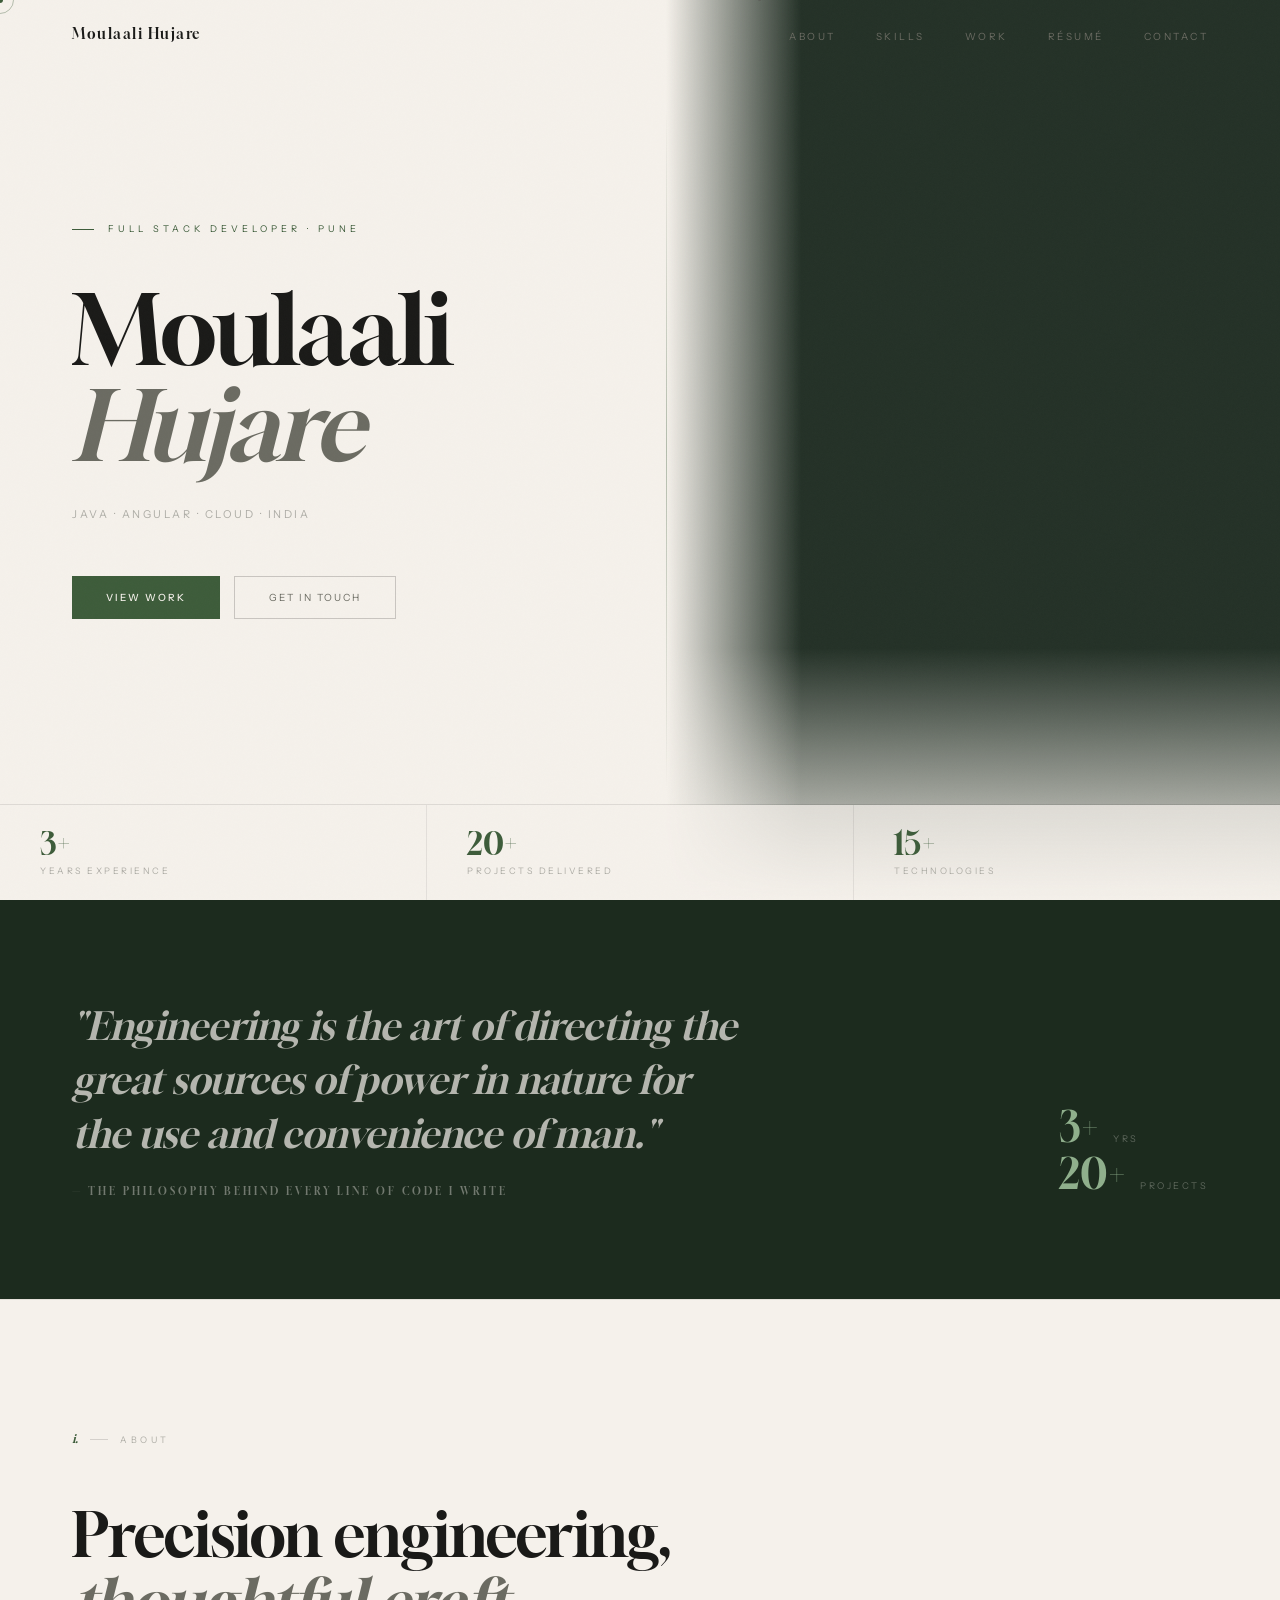
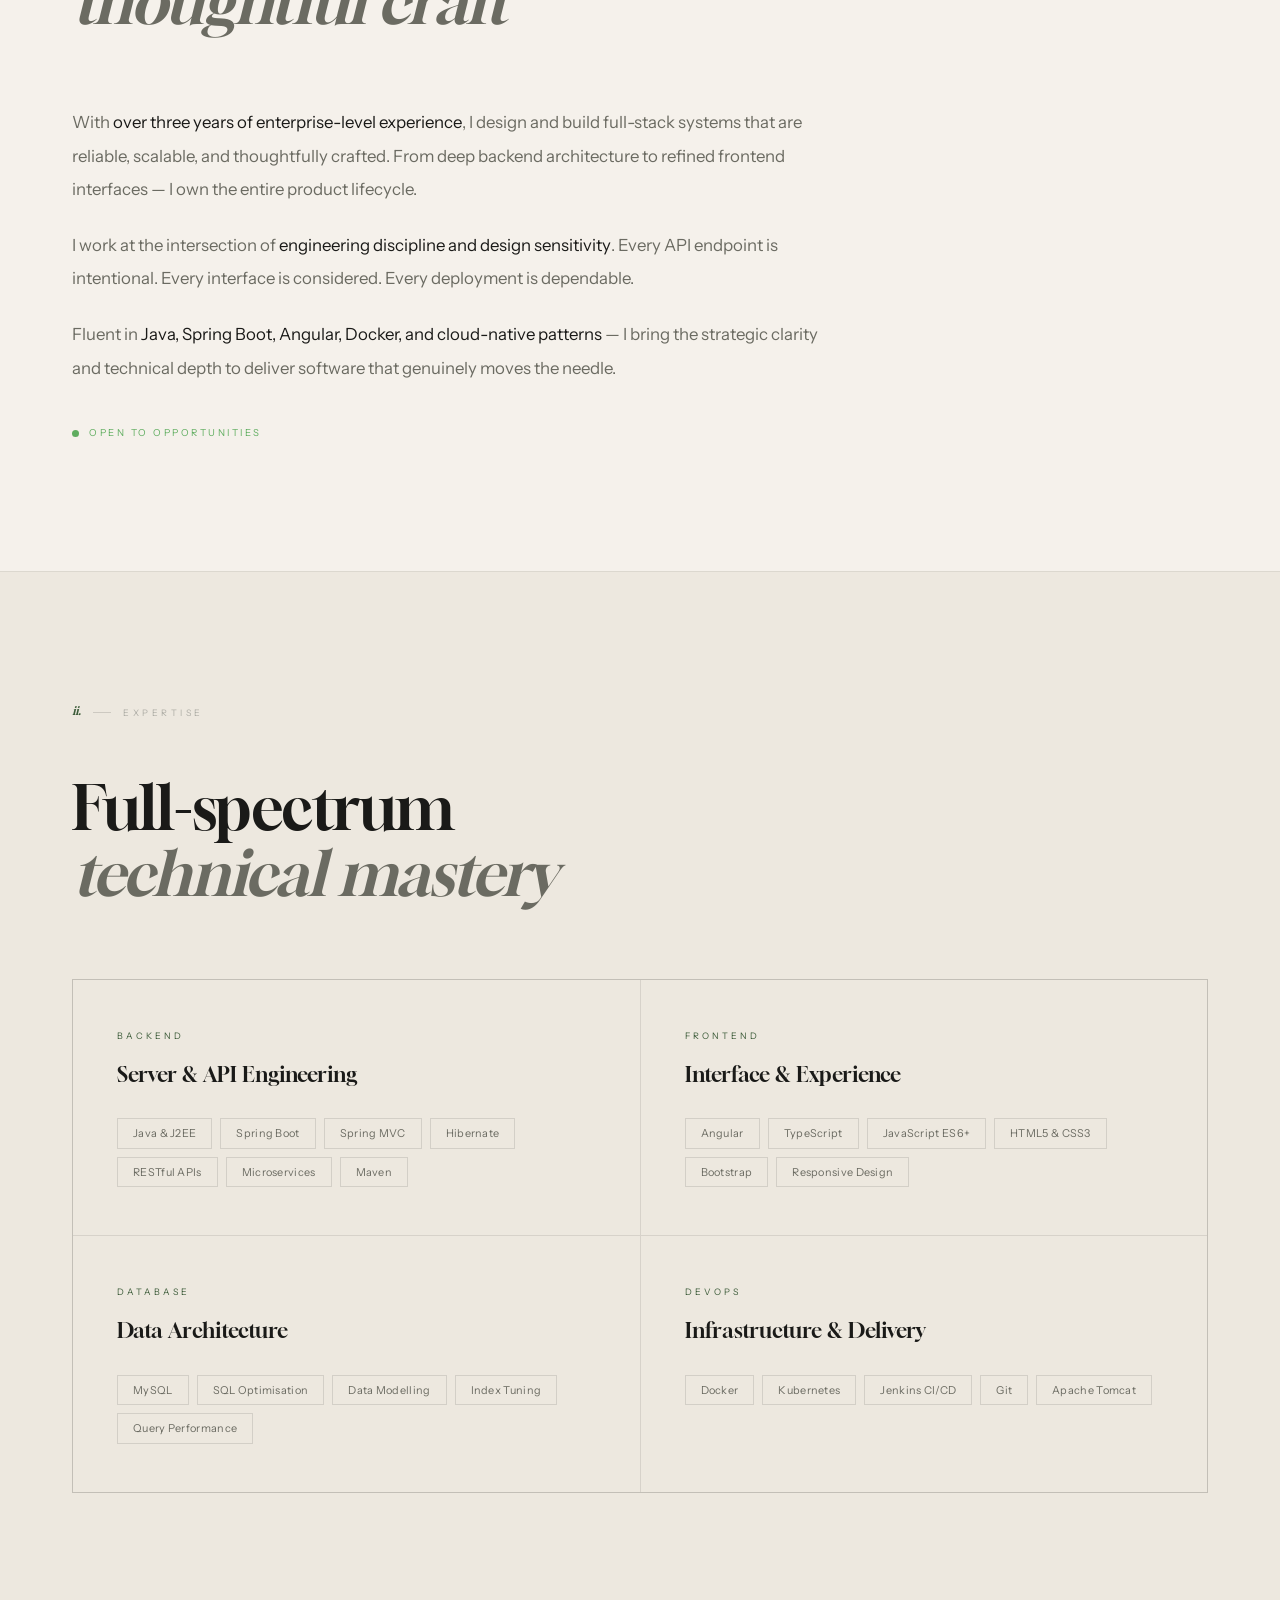
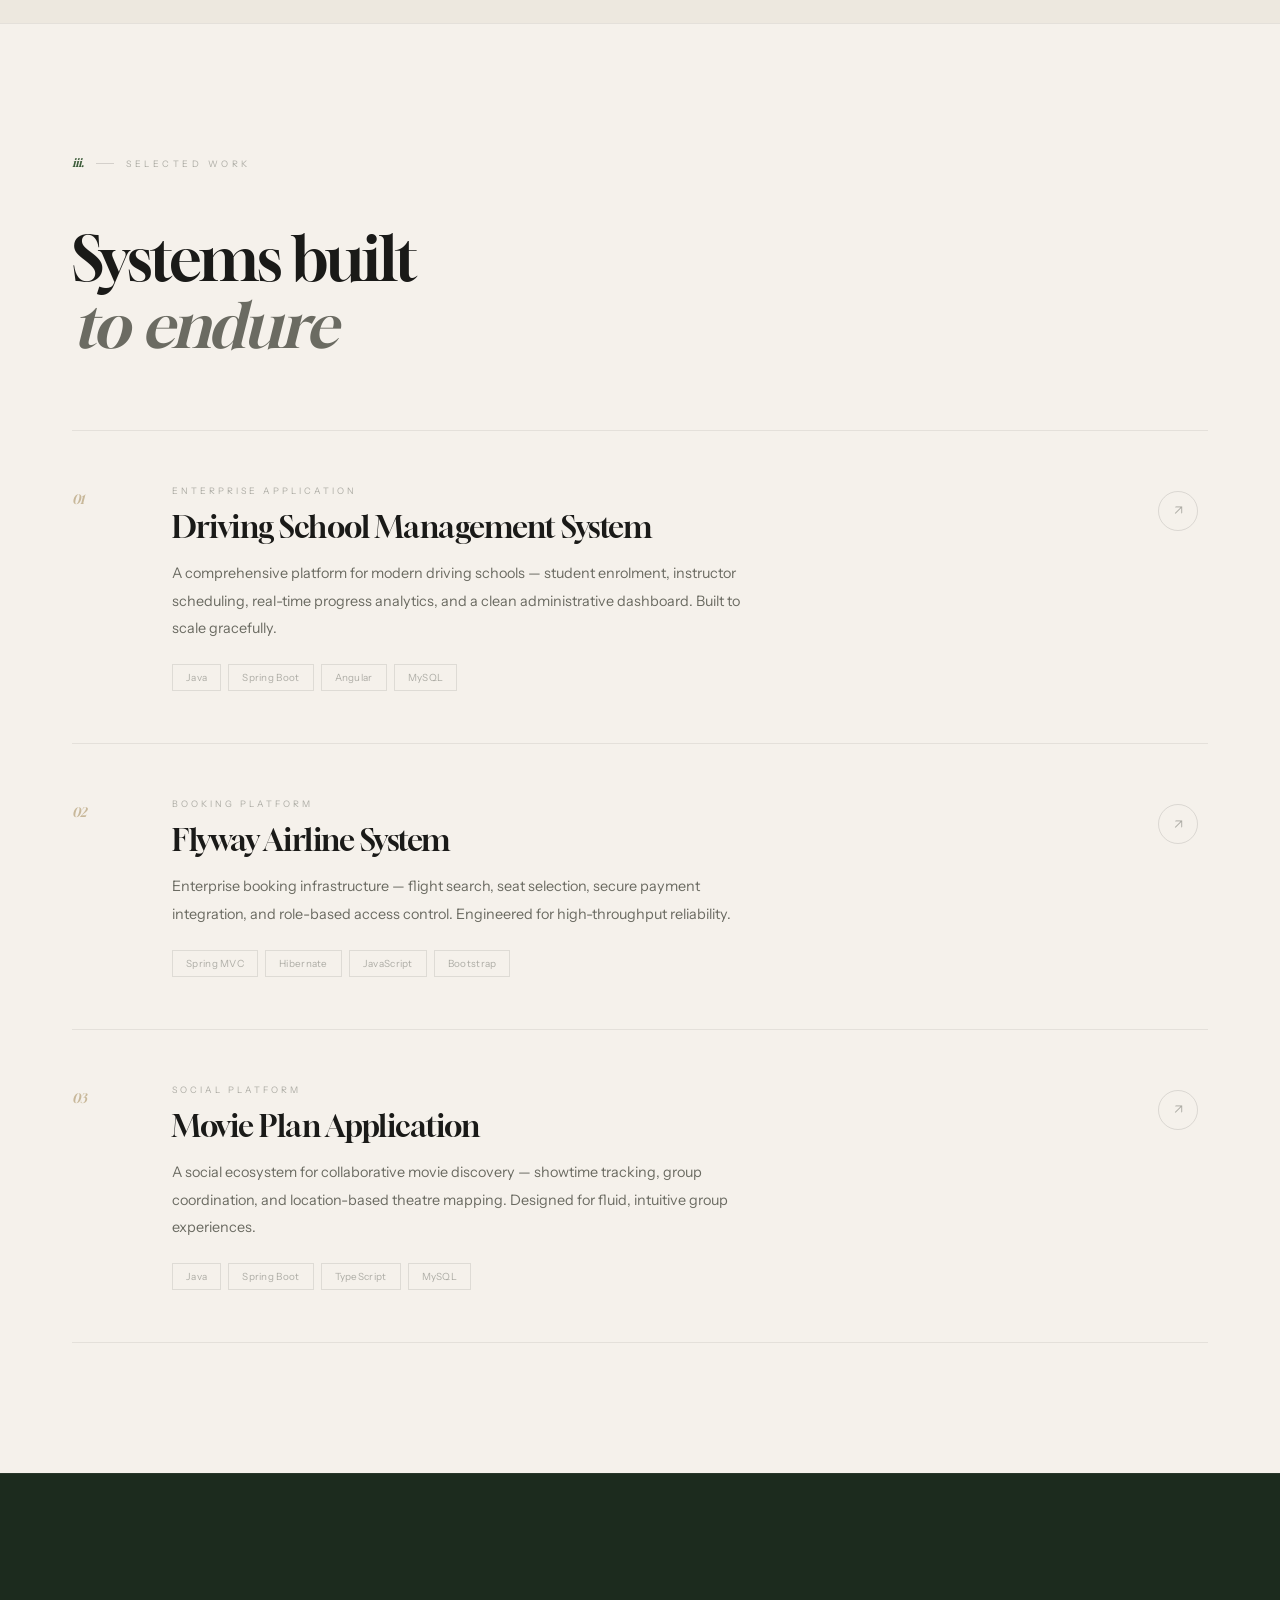
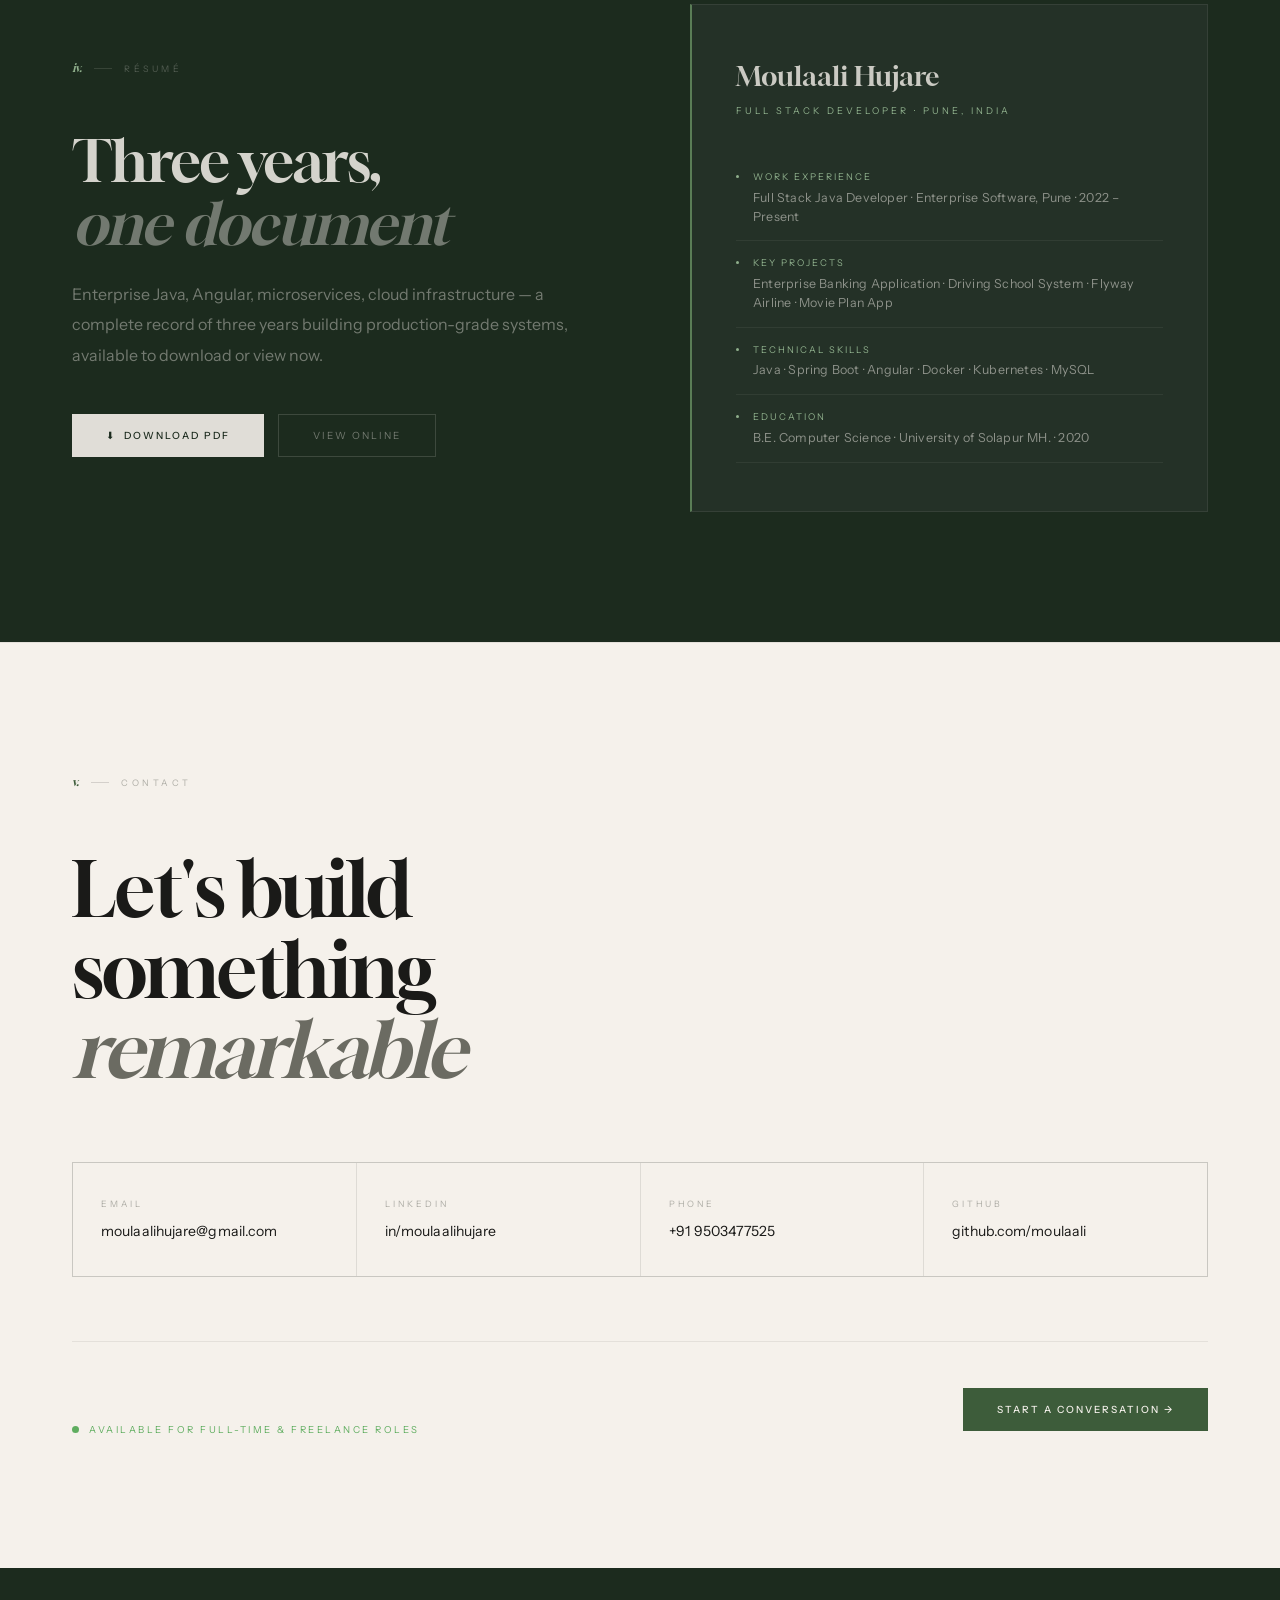
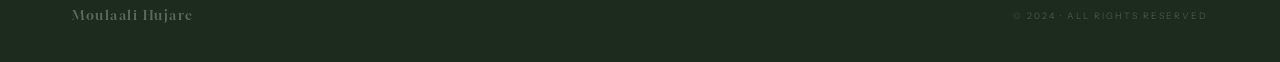
==== commit fe1ffcdf: "index file" ====
--- a/index.html
+++ b/index.html
@@ -1,1332 +1,1073 @@
 <!DOCTYPE html>
 <html lang="en">
 <head>
-    <meta charset="UTF-8">
-    <meta name="viewport" content="width=device-width, initial-scale=1.0">
-    <title>Moulaali Hujare — Full Stack Developer</title>
-    <link href="https://fonts.googleapis.com/css2?family=Playfair+Display:wght@400;500;600;700;800;900&family=Montserrat:wght@300;400;500;600&family=Cormorant:wght@300;400;500;600;700&display=swap" rel="stylesheet">
-    <style>
-        * {
-            margin: 0;
-            padding: 0;
-            box-sizing: border-box;
-        }
-
-        :root {
-            --black: #000000;
-            --white: #ffffff;
-            --cream: #f5f5f0;
-            --gold: #c9a55a;
-            --dark-gold: #a68952;
-            --charcoal: #1a1a1a;
-            --grey: #999999;
-        }
-
-        html {
-            scroll-behavior: smooth;
-        }
-
-        body {
-            font-family: 'Montserrat', sans-serif;
-            background: var(--black);
-            color: var(--cream);
-            overflow-x: hidden;
-            line-height: 1.7;
-            cursor: none;
-        }
-
-        ::selection {
-            background: var(--gold);
-            color: var(--black);
-        }
-
-        /* PREMIUM CURSOR */
-        .cursor {
-            position: fixed;
-            width: 8px;
-            height: 8px;
-            background: var(--gold);
-            border-radius: 50%;
-            pointer-events: none;
-            z-index: 10000;
-            mix-blend-mode: difference;
-            transition: transform 0.2s;
-        }
-
-        .cursor-ring {
-            position: fixed;
-            width: 40px;
-            height: 40px;
-            border: 1px solid var(--gold);
-            border-radius: 50%;
-            pointer-events: none;
-            z-index: 9999;
-            mix-blend-mode: difference;
-            transition: all 0.3s ease;
-        }
-
-        /* NAVIGATION */
-        nav {
-            position: fixed;
-            top: 0;
-            width: 100%;
-            z-index: 1000;
-            padding: 3rem 5%;
-            display: flex;
-            justify-content: space-between;
-            align-items: center;
-            transition: all 0.6s cubic-bezier(0.4, 0, 0.2, 1);
-        }
-
-        nav.scrolled {
-            background: rgba(0, 0, 0, 0.95);
-            backdrop-filter: blur(30px);
-            padding: 2rem 5%;
-            border-bottom: 1px solid rgba(201, 165, 90, 0.1);
-        }
-
-        .logo {
-            font-family: 'Playfair Display', serif;
-            font-size: 1.3rem;
-            font-weight: 700;
-            letter-spacing: 3px;
-            color: var(--gold);
-        }
-
-        .nav-menu {
-            display: flex;
-            gap: 4rem;
-            list-style: none;
-        }
-
-        .nav-menu a {
-            color: var(--cream);
-            text-decoration: none;
-            font-size: 0.75rem;
-            font-weight: 500;
-            letter-spacing: 2px;
-            text-transform: uppercase;
-            position: relative;
-            transition: color 0.4s;
-        }
-
-        .nav-menu a::after {
-            content: '';
-            position: absolute;
-            bottom: -8px;
-            left: 0;
-            width: 0;
-            height: 1px;
-            background: var(--gold);
-            transition: width 0.4s cubic-bezier(0.4, 0, 0.2, 1);
-        }
-
-        .nav-menu a:hover {
-            color: var(--gold);
-        }
-
-        .nav-menu a:hover::after {
-            width: 100%;
-        }
-
-        /* HERO SECTION */
-        .hero {
-            height: 100vh;
-            display: flex;
-            align-items: center;
-            justify-content: center;
-            position: relative;
-            overflow: hidden;
-        }
-
-        .hero-bg {
-            position: absolute;
-            top: 0;
-            left: 0;
-            width: 100%;
-            height: 100%;
-            z-index: 0;
-        }
-
-        .hero-bg-layer {
-            position: absolute;
-            width: 100%;
-            height: 100%;
-            background: radial-gradient(ellipse at 50% 50%, rgba(201, 165, 90, 0.03) 0%, transparent 70%);
-            animation: breathe 8s ease-in-out infinite;
-        }
-
-        @keyframes breathe {
-            0%, 100% { transform: scale(1); opacity: 0.3; }
-            50% { transform: scale(1.1); opacity: 0.5; }
-        }
-
-        .hero-content {
-            text-align: center;
-            z-index: 10;
-            padding: 0 5%;
-            max-width: 1400px;
-            animation: heroReveal 2s cubic-bezier(0.4, 0, 0.2, 1);
-        }
-
-        @keyframes heroReveal {
-            from {
-                opacity: 0;
-                transform: translateY(80px);
-            }
-            to {
-                opacity: 1;
-                transform: translateY(0);
-            }
-        }
-
-        .hero-eyebrow {
-            font-size: 0.7rem;
-            letter-spacing: 4px;
-            text-transform: uppercase;
-            color: var(--gold);
-            margin-bottom: 3rem;
-            font-weight: 500;
-            animation: fadeIn 1.5s ease-out 0.5s both;
-        }
-
-        @keyframes fadeIn {
-            from { opacity: 0; }
-            to { opacity: 1; }
-        }
-
-        .hero-title {
-            font-family: 'Playfair Display', serif;
-            font-size: clamp(4rem, 15vw, 12rem);
-            font-weight: 900;
-            line-height: 0.85;
-            margin-bottom: 3rem;
-            letter-spacing: -5px;
-            color: var(--white);
-        }
-
-        .hero-title span {
-            display: block;
-        }
-
-        .hero-subtitle {
-            font-family: 'Cormorant', serif;
-            font-size: clamp(1.5rem, 3vw, 2.5rem);
-            font-weight: 400;
-            color: var(--grey);
-            margin-bottom: 4rem;
-            font-style: italic;
-            animation: fadeIn 1.5s ease-out 1s both;
-        }
-
-        .scroll-prompt {
-            position: absolute;
-            bottom: 4rem;
-            left: 50%;
-            transform: translateX(-50%);
-            display: flex;
-            flex-direction: column;
-            align-items: center;
-            gap: 1.5rem;
-            animation: fadeIn 1.5s ease-out 1.5s both;
-        }
-
-        .scroll-prompt span {
-            font-size: 0.65rem;
-            letter-spacing: 3px;
-            text-transform: uppercase;
-            color: var(--gold);
-        }
-
-        /* .scroll-line {
-            width: 1px;
-            height: 80px;
-            background: linear-gradient(180deg, var(--gold), transparent);
-            animation: scrollPulse 2s ease-in-out infinite;
-        } */
-
-        @keyframes scrollPulse {
-            0%, 100% { opacity: 0.3; transform: translateY(0); }
-            50% { opacity: 1; transform: translateY(-10px); }
-        }
-
-        /* INTRO SECTION */
-        .intro-section {
-            padding: 15rem 5%;
-            max-width: 1600px;
-            margin: 0 auto;
-        }
-
-        .intro-grid {
-            display: grid;
-            grid-template-columns: 1fr 2fr;
-            gap: 8rem;
-            align-items: start;
-        }
-
-        .intro-label {
-            font-size: 0.7rem;
-            letter-spacing: 3px;
-            text-transform: uppercase;
-            color: var(--gold);
-            position: sticky;
-            top: 10rem;
-        }
-
-        .intro-content h2 {
-            font-family: 'Playfair Display', serif;
-            font-size: clamp(2.5rem, 5vw, 5rem);
-            font-weight: 600;
-            line-height: 1.2;
-            margin-bottom: 3rem;
-            color: var(--white);
-        }
-
-        .intro-text {
-            font-size: 1.3rem;
-            line-height: 2.2;
-            color: var(--grey);
-            margin-bottom: 2.5rem;
-            font-weight: 300;
-        }
-
-        /* PROFILE SECTION */
-        .profile-section {
-            padding: 0 5%;
-            margin: 15rem 0;
-        }
-
-        .profile-container {
-            max-width: 1800px;
-            margin: 0 auto;
-            display: grid;
-            grid-template-columns: 1.2fr 1fr;
-            gap: 0;
-            position: relative;
-        }
-
-        .profile-image-wrapper {
-            position: relative;
-            aspect-ratio: 3/4;
-            overflow: hidden;
-        }
-
-        .profile-image-wrapper::before {
-            content: '';
-            position: absolute;
-            top: 0;
-            left: 0;
-            width: 100%;
-            height: 100%;
-            background: linear-gradient(180deg, transparent 0%, rgba(0, 0, 0, 0.3) 100%);
-            z-index: 1;
-        }
-
-        .profile-image {
-            width: 100%;
-            height: 100%;
-            object-fit: cover;
-            filter: grayscale(100%) contrast(1.1);
-            transition: all 1.2s cubic-bezier(0.4, 0, 0.2, 1);
-        }
-
-        .profile-image-wrapper:hover .profile-image {
-            transform: scale(1.05);
-            filter: grayscale(0%) contrast(1.1);
-        }
-
-        .profile-info {
-            background: var(--charcoal);
-            padding: 6rem;
-            display: flex;
-            flex-direction: column;
-            justify-content: center;
-        }
-
-        .profile-info h3 {
-            font-family: 'Playfair Display', serif;
-            font-size: 3rem;
-            font-weight: 600;
-            margin-bottom: 1.5rem;
-            color: var(--white);
-        }
-
-        .profile-info p {
-            font-size: 1.1rem;
-            line-height: 2;
-            color: var(--grey);
-            margin-bottom: 2rem;
-            font-weight: 300;
-        }
-
-        .profile-stats {
-            display: grid;
-            grid-template-columns: repeat(3, 1fr);
-            gap: 3rem;
-            margin-top: 4rem;
-            padding-top: 3rem;
-            border-top: 1px solid rgba(201, 165, 90, 0.2);
-        }
-
-        .stat {
-            text-align: center;
-        }
-
-        .stat-number {
-            font-family: 'Playfair Display', serif;
-            font-size: 4rem;
-            font-weight: 600;
-            color: var(--gold);
-            line-height: 1;
-            margin-bottom: 0.8rem;
-        }
-
-        .stat-label {
-            font-size: 0.7rem;
-            letter-spacing: 2px;
-            text-transform: uppercase;
-            color: var(--grey);
-        }
-
-        /* EXPERTISE SECTION */
-        .expertise-section {
-            padding: 15rem 5%;
-            background: var(--charcoal);
-            position: relative;
-        }
-
-        .expertise-header {
-            text-align: center;
-            max-width: 900px;
-            margin: 0 auto 10rem;
-        }
-
-        .section-number {
-            font-size: 0.7rem;
-            letter-spacing: 3px;
-            text-transform: uppercase;
-            color: var(--gold);
-            margin-bottom: 2rem;
-        }
-
-        .expertise-title {
-            font-family: 'Playfair Display', serif;
-            font-size: clamp(3rem, 7vw, 6rem);
-            font-weight: 700;
-            margin-bottom: 2.5rem;
-            color: var(--white);
-        }
-
-        .expertise-description {
-            font-size: 1.2rem;
-            line-height: 2;
-            color: var(--grey);
-            font-weight: 300;
-        }
-
-        .expertise-grid {
-            max-width: 1600px;
-            margin: 0 auto;
-            display: grid;
-            grid-template-columns: repeat(2, 1fr);
-            gap: 0;
-            border: 1px solid rgba(201, 165, 90, 0.15);
-        }
-
-        .expertise-card {
-            padding: 5rem 4rem;
-            border-right: 1px solid rgba(201, 165, 90, 0.15);
-            border-bottom: 1px solid rgba(201, 165, 90, 0.15);
-            transition: all 0.6s cubic-bezier(0.4, 0, 0.2, 1);
-            position: relative;
-            background: rgba(0, 0, 0, 0.3);
-        }
-
-        .expertise-card::before {
-            content: '';
-            position: absolute;
-            top: 0;
-            left: 0;
-            width: 0;
-            height: 100%;
-            background: linear-gradient(90deg, transparent, rgba(201, 165, 90, 0.05));
-            transition: width 0.6s cubic-bezier(0.4, 0, 0.2, 1);
-        }
-
-        .expertise-card:hover::before {
-            width: 100%;
-        }
-
-        .expertise-card:hover {
-            background: rgba(0, 0, 0, 0.6);
-        }
-
-        .expertise-number {
-            font-family: 'Playfair Display', serif;
-            font-size: 5rem;
-            font-weight: 300;
-            color: rgba(201, 165, 90, 0.2);
-            line-height: 1;
-            margin-bottom: 2rem;
-        }
-
-        .expertise-card h3 {
-            font-family: 'Playfair Display', serif;
-            font-size: 2.2rem;
-            font-weight: 600;
-            margin-bottom: 2.5rem;
-            color: var(--white);
-        }
-
-        .expertise-list {
-            list-style: none;
-        }
-
-        .expertise-list li {
-            padding: 1.2rem 0;
-            font-size: 1.05rem;
-            color: var(--grey);
-            border-bottom: 1px solid rgba(201, 165, 90, 0.1);
-            transition: all 0.3s;
-            display: flex;
-            justify-content: space-between;
-            align-items: center;
-        }
-
-        .expertise-list li::after {
-            content: '→';
-            opacity: 0;
-            color: var(--gold);
-            transition: all 0.3s;
-        }
-
-        .expertise-list li:hover {
-            padding-left: 1rem;
-            color: var(--white);
-        }
-
-        .expertise-list li:hover::after {
-            opacity: 1;
-        }
-
-        /* PROJECTS SECTION */
-        .projects-section {
-            padding: 15rem 0;
-        }
-
-        .project-item {
-            margin-bottom: 15rem;
-        }
-
-        .project-container {
-            max-width: 1800px;
-            margin: 0 auto;
-            padding: 0 5%;
-        }
-
-        .project-header {
-            display: grid;
-            grid-template-columns: 1fr 2fr;
-            gap: 6rem;
-            margin-bottom: 5rem;
-        }
-
-        .project-number-large {
-            font-family: 'Playfair Display', serif;
-            font-size: 10rem;
-            font-weight: 300;
-            color: rgba(201, 165, 90, 0.1);
-            line-height: 0.8;
-        }
-
-        .project-details h3 {
-            font-family: 'Playfair Display', serif;
-            font-size: clamp(2.5rem, 5vw, 4.5rem);
-            font-weight: 600;
-            margin-bottom: 2rem;
-            color: var(--white);
-        }
-
-        .project-category {
-            font-size: 0.7rem;
-            letter-spacing: 3px;
-            text-transform: uppercase;
-            color: var(--gold);
-            margin-bottom: 1.5rem;
-        }
-
-        .project-description {
-            font-size: 1.2rem;
-            line-height: 2.1;
-            color: var(--grey);
-            margin-bottom: 3rem;
-            font-weight: 300;
-        }
-
-        .project-tech {
-            display: flex;
-            flex-wrap: wrap;
-            gap: 1.5rem;
-        }
-
-        .tech-tag {
-            padding: 0.8rem 2rem;
-            border: 1px solid rgba(201, 165, 90, 0.3);
-            font-size: 0.8rem;
-            letter-spacing: 1px;
-            color: var(--cream);
-            transition: all 0.4s;
-        }
-
-        .tech-tag:hover {
-            background: var(--gold);
-            color: var(--black);
-            border-color: var(--gold);
-        }
-
-        .project-visual {
-            width: 100%;
-            height: 70vh;
-            background: var(--charcoal);
-            position: relative;
-            overflow: hidden;
-            display: flex;
-            align-items: center;
-            justify-content: center;
-        }
-
-        .project-visual::before {
-            content: '';
-            position: absolute;
-            top: 50%;
-            left: 50%;
-            width: 60%;
-            height: 60%;
-            background: radial-gradient(circle, rgba(201, 165, 90, 0.1) 0%, transparent 70%);
-            transform: translate(-50%, -50%);
-            animation: pulseGlow 4s ease-in-out infinite;
-        }
-
-        @keyframes pulseGlow {
-            0%, 100% { transform: translate(-50%, -50%) scale(1); }
-            50% { transform: translate(-50%, -50%) scale(1.2); }
-        }
-
-        .project-icon {
-            font-size: 12rem;
-            opacity: 0.3;
-            position: relative;
-            z-index: 1;
-        }
-
-        .project-links {
-            display: flex;
-            gap: 3rem;
-            margin-top: 3rem;
-        }
-
-        .project-link {
-            color: var(--cream);
-            text-decoration: none;
-            font-size: 0.75rem;
-            letter-spacing: 2px;
-            text-transform: uppercase;
-            position: relative;
-            transition: color 0.4s;
-        }
-
-        .project-link::after {
-            content: '→';
-            margin-left: 1rem;
-            transition: margin-left 0.4s;
-        }
-
-        .project-link:hover {
-            color: var(--gold);
-        }
-
-        .project-link:hover::after {
-            margin-left: 1.5rem;
-        }
-
-        /* CONTACT SECTION */
-        .contact-section {
-            padding: 20rem 5%;
-            background: var(--charcoal);
-            text-align: center;
-        }
-
-        .contact-container {
-            max-width: 1200px;
-            margin: 0 auto;
-        }
-
-        .contact-title {
-            font-family: 'Playfair Display', serif;
-            font-size: clamp(4rem, 10vw, 8rem);
-            font-weight: 700;
-            margin-bottom: 3rem;
-            color: var(--white);
-        }
-
-        .contact-subtitle {
-            font-size: 1.4rem;
-            line-height: 2;
-            color: var(--grey);
-            margin-bottom: 6rem;
-            font-weight: 300;
-        }
-
-        .contact-grid {
-            display: grid;
-            grid-template-columns: repeat(auto-fit, minmax(280px, 1fr));
-            gap: 4rem;
-            margin-bottom: 8rem;
-        }
-
-        .contact-item {
-            text-align: center;
-            transition: transform 0.4s;
-        }
-
-        .contact-item:hover {
-            transform: translateY(-10px);
-        }
-
-        .contact-item-label {
-            font-size: 0.7rem;
-            letter-spacing: 3px;
-            text-transform: uppercase;
-            color: var(--gold);
-            margin-bottom: 1.5rem;
-        }
-
-        .contact-item-value {
-            font-size: 1.2rem;
-            font-weight: 400;
-        }
-
-        .contact-item-value a {
-            color: var(--cream);
-            text-decoration: none;
-            transition: color 0.4s;
-        }
-
-        .contact-item-value a:hover {
-            color: var(--gold);
-        }
-
-        .cta {
-            display: inline-block;
-            padding: 2rem 5rem;
-            border: 1px solid var(--gold);
-            color: var(--gold);
-            text-decoration: none;
-            font-size: 0.75rem;
-            letter-spacing: 3px;
-            text-transform: uppercase;
-            transition: all 0.5s cubic-bezier(0.4, 0, 0.2, 1);
-            position: relative;
-            overflow: hidden;
-        }
-
-        .cta::before {
-            content: '';
-            position: absolute;
-            top: 0;
-            left: -100%;
-            width: 100%;
-            height: 100%;
-            background: var(--gold);
-            transition: left 0.5s cubic-bezier(0.4, 0, 0.2, 1);
-            z-index: -1;
-        }
-
-        .cta:hover::before {
-            left: 0;
-        }
-
-        .cta:hover {
-            color: var(--black);
-        }
-
-        /* FOOTER */
-        footer {
-            padding: 5rem 5%;
-            border-top: 1px solid rgba(201, 165, 90, 0.1);
-            text-align: center;
-        }
-
-        .footer-content {
-            display: flex;
-            justify-content: space-between;
-            align-items: center;
-            max-width: 1600px;
-            margin: 0 auto;
-        }
-
-        .footer-text {
-            font-size: 0.75rem;
-            letter-spacing: 2px;
-            color: var(--grey);
-        }
-
-        .footer-copyright {
-            font-size: 0.7rem;
-            letter-spacing: 1px;
-            color: rgba(153, 153, 153, 0.5);
-        }
-
-        /* MOBILE MENU */
-        .mobile-toggle {
-            display: none;
-            background: none;
-            border: 1px solid var(--gold);
-            color: var(--gold);
-            padding: 0.8rem 1.5rem;
-            font-size: 0.7rem;
-            letter-spacing: 2px;
-            text-transform: uppercase;
-            cursor: pointer;
-        }
-
-        /* LOADING */
-        .preloader {
-            position: fixed;
-            top: 0;
-            left: 0;
-            width: 100%;
-            height: 100%;
-            background: var(--black);
-            z-index: 10000;
-            display: flex;
-            align-items: center;
-            justify-content: center;
-            flex-direction: column;
-            gap: 3rem;
-            transition: opacity 0.8s, visibility 0.8s;
-        }
-
-        .preloader.hidden {
-            opacity: 0;
-            visibility: hidden;
-        }
-
-        .preloader-text {
-            font-family: 'Playfair Display', serif;
-            font-size: 2.5rem;
-            color: var(--gold);
-            letter-spacing: 8px;
-        }
-
-        .preloader-line {
-            width: 300px;
-            height: 1px;
-            background: rgba(201, 165, 90, 0.2);
-            position: relative;
-            overflow: hidden;
-        }
-
-        .preloader-progress {
-            position: absolute;
-            top: 0;
-            left: 0;
-            width: 0;
-            height: 100%;
-            background: var(--gold);
-            animation: preloadAnim 2.5s ease-out forwards;
-        }
-
-        @keyframes preloadAnim {
-            to { width: 100%; }
-        }
-
-        /* RESPONSIVE */
-        @media (max-width: 1200px) {
-            .intro-grid,
-            .project-header {
-                grid-template-columns: 1fr;
-                gap: 4rem;
-            }
-
-            .profile-container {
-                grid-template-columns: 1fr;
-            }
-
-            .profile-info {
-                padding: 4rem;
-            }
-
-            .expertise-grid {
-                grid-template-columns: 1fr;
-            }
-
-            .expertise-card {
-                border-right: none;
-            }
-        }
-
-        @media (max-width: 768px) {
-            body {
-                cursor: auto;
-            }
-
-            .cursor,
-            .cursor-ring {
-                display: none;
-            }
-
-            .mobile-toggle {
-                display: block;
-            }
-
-            .nav-menu {
-                position: fixed;
-                top: 0;
-                right: -100%;
-                width: 80%;
-                height: 100vh;
-                background: rgba(0, 0, 0, 0.98);
-                backdrop-filter: blur(30px);
-                flex-direction: column;
-                padding: 8rem 3rem;
-                gap: 3rem;
-                transition: right 0.6s cubic-bezier(0.4, 0, 0.2, 1);
-                border-left: 1px solid rgba(201, 165, 90, 0.2);
-            }
-
-            .nav-menu.active {
-                right: 0;
-            }
-
-            .hero-title {
-                font-size: 3.5rem;
-            }
-
-            .intro-section,
-            .expertise-section,
-            .projects-section,
-            .contact-section {
-                padding: 8rem 5%;
-            }
-
-            .profile-stats {
-                grid-template-columns: 1fr;
-                gap: 2rem;
-            }
-
-            .contact-grid {
-                grid-template-columns: 1fr;
-                gap: 3rem;
-            }
-        }
-    </style>
+<meta charset="UTF-8"/>
+<meta name="viewport" content="width=device-width, initial-scale=1.0"/>
+<title>Moulaali Hujare</title>
+<link rel="preconnect" href="https://fonts.googleapis.com"/>
+<link rel="preconnect" href="https://fonts.gstatic.com" crossorigin/>
+<link href="https://fonts.googleapis.com/css2?family=Gloock:ital@0;1&family=Instrument+Sans:ital,wght@0,300;0,400;0,500;1,300&display=swap" rel="stylesheet"/>
+<style>
+
+/* ═══════════════════════════════════
+   TOKENS
+═══════════════════════════════════ */
+:root {
+  /* Background layers */
+  --bg:        #F5F1EB;   /* warm parchment */
+  --bg-2:      #EDE8DF;   /* slightly deeper */
+  --bg-dark:   #1C2B1E;   /* deep forest */
+  --bg-dark2:  #243127;   /* forest panel */
+
+  /* Typography */
+  --ink:       #1A1A18;
+  --ink-60:    #6B6B62;
+  --ink-30:    #AEADA6;
+  --sand:      #C8B89A;
+  --sand-dim:  rgba(200,184,154,0.18);
+
+  /* Accents */
+  --moss:      #3D5C3A;   /* forest green */
+  --moss-lt:   #5A7D56;
+  --sage:      #8FAF8C;
+  --terracotta:#C17F5E;
+
+  /* Fonts */
+  --serif:     'Gloock', Georgia, serif;
+  --sans:      'Instrument Sans', sans-serif;
+
+  --ease:      cubic-bezier(0.16,1,0.3,1);
+}
+
+/* ═══════════════════════════════════
+   RESET & BASE
+═══════════════════════════════════ */
+*,*::before,*::after { box-sizing:border-box; margin:0; padding:0; }
+html { scroll-behavior:smooth; }
+body {
+  background: var(--bg);
+  color: var(--ink);
+  font-family: var(--sans);
+  font-size: 16px;
+  line-height: 1.7;
+  overflow-x: hidden;
+  cursor: none;
+  -webkit-font-smoothing: antialiased;
+}
+a { text-decoration: none; color: inherit; }
+img { display: block; }
+
+/* Subtle paper texture */
+body::after {
+  content: '';
+  position: fixed; inset: 0; z-index: 9000;
+  pointer-events: none; opacity: 0.022;
+  background-image: url("data:image/svg+xml,%3Csvg viewBox='0 0 512 512' xmlns='http://www.w3.org/2000/svg'%3E%3Cfilter id='n'%3E%3CfeTurbulence type='fractalNoise' baseFrequency='0.7' numOctaves='4' stitchTiles='stitch'/%3E%3C/filter%3E%3Crect width='100%25' height='100%25' filter='url(%23n)'/%3E%3C/svg%3E");
+  background-size: 200px;
+}
+
+/* ═══════════════════════════════════
+   CURSOR
+═══════════════════════════════════ */
+#cur-dot {
+  position: fixed; z-index: 9500; pointer-events: none;
+  width: 6px; height: 6px;
+  border-radius: 50%;
+  background: var(--moss);
+  transform: translate(-50%,-50%);
+  transition: width 0.4s var(--ease), height 0.4s var(--ease), background 0.3s;
+}
+#cur-ring {
+  position: fixed; z-index: 9499; pointer-events: none;
+  width: 28px; height: 28px;
+  border: 1px solid rgba(61,92,58,0.35);
+  border-radius: 50%;
+  transform: translate(-50%,-50%);
+  /* ring lags behind for smooth feel */
+}
+body.on-link #cur-dot { width: 48px; height: 48px; background: rgba(61,92,58,0.1); }
+body.on-link #cur-ring { opacity: 0; }
+
+/* ═══════════════════════════════════
+   PROGRESS LINE
+═══════════════════════════════════ */
+#bar {
+  position: fixed; top: 0; left: 0; z-index: 8000;
+  height: 2px; width: 0%;
+  background: var(--moss);
+  transition: width 0.1s linear;
+}
+
+/* ═══════════════════════════════════
+   NAV
+═══════════════════════════════════ */
+#nav {
+  position: fixed; top: 0; left: 0; right: 0; z-index: 300;
+  display: flex; align-items: center; justify-content: space-between;
+  padding: 0 72px; height: 70px;
+  transition: background 0.7s var(--ease), border-color 0.7s, height 0.4s var(--ease);
+  border-bottom: 1px solid transparent;
+}
+#nav.solid {
+  background: rgba(245,241,235,0.93);
+  backdrop-filter: blur(16px);
+  border-color: rgba(26,26,24,0.08);
+  height: 60px;
+}
+.nav-logo {
+  font-family: var(--serif); font-size: 0.9rem;
+  font-weight: 400; letter-spacing: 1.5px;
+  color: var(--ink); cursor: none;
+}
+nav ul { display: flex; gap: 40px; list-style: none; }
+nav ul a {
+  font-size: 0.62rem; letter-spacing: 2.5px;
+  text-transform: uppercase; font-weight: 400;
+  color: var(--ink-60); cursor: none;
+  transition: color 0.3s;
+  position: relative;
+}
+nav ul a::after {
+  content: '';
+  position: absolute; left: 0; bottom: -4px;
+  width: 0; height: 1px;
+  background: var(--moss);
+  transition: width 0.4s var(--ease);
+}
+nav ul a:hover, nav ul a.on { color: var(--ink); }
+nav ul a:hover::after, nav ul a.on::after { width: 100%; }
+
+/* ═══════════════════════════════════
+   HERO
+═══════════════════════════════════ */
+#hero {
+  min-height: 100svh;
+  display: grid; grid-template-columns: 52% 48%;
+  position: relative; overflow: hidden;
+}
+
+/* Left — text */
+.hero-left {
+  display: flex; flex-direction: column; justify-content: center;
+  padding: 80px 72px 140px;
+  position: relative; z-index: 2;
+}
+
+/* Right — photo */
+.hero-right {
+  background: var(--bg-dark); position: relative; overflow: hidden;
+}
+.hero-right img {
+  width: 100%; height: 100%;
+  object-fit: cover; object-position: center top;
+  filter: sepia(12%) contrast(1.08) brightness(0.82);
+  transform: scale(1.05);
+  transition: transform 7s var(--ease), filter 1.2s;
+}
+#hero:hover .hero-right img {
+  transform: scale(1.01);
+  filter: sepia(4%) contrast(1.06) brightness(0.9);
+}
+/* Photo color-grade overlay */
+.hero-right::before {
+  content: '';
+  position: absolute; inset: 0; z-index: 1;
+  background:
+    linear-gradient(to right, var(--bg) 0%, transparent 22%),
+    linear-gradient(to top,   var(--bg) 0%, transparent 28%);
+}
+/* Thin vertical rule */
+.hero-sep {
+  position: absolute; left: 52%; top: 12%; bottom: 12%; z-index: 3;
+  width: 1px;
+  background: linear-gradient(to bottom, transparent, rgba(61,92,58,0.35), transparent);
+}
+
+.hero-eyebrow {
+  display: flex; align-items: center; gap: 14px; margin-bottom: 44px;
+  opacity: 0; animation: rise 1.1s 0.15s var(--ease) forwards;
+}
+.eyebrow-dash { width: 22px; height: 1px; background: var(--moss); }
+.eyebrow-text {
+  font-size: 0.58rem; letter-spacing: 4px;
+  text-transform: uppercase; color: var(--moss);
+}
+
+.hero-name {
+  font-family: var(--serif); font-size: clamp(4rem, 7.5vw, 8rem);
+  font-weight: 400; line-height: 1.0; letter-spacing: -2px;
+  color: var(--ink); margin-bottom: 32px;
+}
+.hero-name .ln { display: block; overflow: hidden; padding-bottom: 0.12em; margin-bottom: -0.12em; }
+.hero-name .wd {
+  display: block;
+  opacity: 0; transform: translateY(108%);
+  animation: slide-up 1.1s var(--ease) forwards;
+}
+.hero-name .wd.a { animation-delay: 0.3s; }
+.hero-name .wd.b { animation-delay: 0.52s; font-style: italic; color: var(--ink-60); }
+
+.hero-descriptor {
+  font-size: 0.68rem; letter-spacing: 2.5px; text-transform: uppercase;
+  color: var(--ink-30); margin-bottom: 52px;
+  opacity: 0; animation: rise 1s 0.8s var(--ease) forwards;
+}
+
+.hero-cta {
+  display: flex; gap: 14px; flex-wrap: wrap;
+  opacity: 0; animation: rise 1s 1s var(--ease) forwards;
+}
+
+/* Stats — pinned to bottom full width */
+.hero-stats {
+  position: absolute; bottom: 0; left: 0; right: 0; z-index: 4;
+  display: flex; border-top: 1px solid rgba(26,26,24,0.1);
+}
+.hs {
+  flex: 1; padding: 22px 40px;
+  border-right: 1px solid rgba(26,26,24,0.08);
+  background: rgba(245,241,235,0.7);
+  backdrop-filter: blur(8px);
+  opacity: 0; animation: rise 0.9s var(--ease) forwards;
+}
+.hs:nth-child(1) { animation-delay: 1.1s; }
+.hs:nth-child(2) { animation-delay: 1.2s; }
+.hs:nth-child(3) { animation-delay: 1.3s; }
+.hs:last-child { border-right: none; }
+.hs-n {
+  font-family: var(--serif); font-size: 2rem;
+  font-weight: 400; color: var(--moss); line-height: 1; margin-bottom: 4px;
+}
+.hs-l {
+  font-size: 0.56rem; letter-spacing: 2.5px;
+  text-transform: uppercase; color: var(--ink-30);
+}
+
+/* ═══════════════════════════════════
+   BUTTONS
+═══════════════════════════════════ */
+.btn-fill {
+  display: inline-flex; align-items: center; gap: 10px;
+  padding: 13px 34px;
+  background: var(--moss); color: var(--bg);
+  font-size: 0.62rem; font-weight: 500;
+  letter-spacing: 2px; text-transform: uppercase;
+  cursor: none; position: relative; overflow: hidden;
+  transition: transform 0.4s var(--ease);
+}
+.btn-fill::before {
+  content: ''; position: absolute; inset: 0;
+  background: var(--bg-dark2);
+  transform: translateX(-101%);
+  transition: transform 0.45s var(--ease);
+}
+.btn-fill:hover { transform: translateY(-2px); }
+.btn-fill:hover::before { transform: translateX(0); }
+.btn-fill span { position: relative; z-index: 1; }
+
+.btn-border {
+  display: inline-flex; align-items: center; gap: 10px;
+  padding: 12px 34px;
+  border: 1px solid rgba(26,26,24,0.2);
+  color: var(--ink-60);
+  font-size: 0.62rem; font-weight: 400;
+  letter-spacing: 2px; text-transform: uppercase;
+  cursor: none;
+  transition: border-color 0.3s, color 0.3s, transform 0.4s var(--ease);
+}
+.btn-border:hover { border-color: var(--moss); color: var(--moss); transform: translateY(-2px); }
+
+/* ═══════════════════════════════════
+   DARK BAND — full-bleed forest
+═══════════════════════════════════ */
+.dark-band {
+  background: var(--bg-dark);
+  padding: 100px 72px;
+  display: flex; align-items: flex-end; justify-content: space-between;
+  gap: 60px; flex-wrap: wrap;
+}
+.db-quote {
+  font-family: var(--serif); font-size: clamp(1.5rem, 3vw, 2.6rem);
+  font-weight: 400; font-style: italic; line-height: 1.4;
+  color: rgba(245,241,235,0.7); max-width: 680px;
+}
+.db-quote em { color: rgba(245,241,235,0.4); font-style: normal; font-size: 0.6rem; letter-spacing: 3px; text-transform: uppercase; display: block; margin-top: 24px; }
+.db-right {
+  display: flex; flex-direction: column; gap: 6px; flex-shrink: 0;
+  padding-bottom: 4px;
+}
+.db-stat {
+  display: flex; align-items: baseline; gap: 14px;
+}
+.db-n {
+  font-family: var(--serif); font-size: 2.6rem;
+  font-weight: 400; color: var(--sage); line-height: 1;
+}
+.db-l {
+  font-size: 0.58rem; letter-spacing: 2.5px;
+  text-transform: uppercase; color: rgba(245,241,235,0.3);
+}
+
+/* ═══════════════════════════════════
+   SECTIONS
+═══════════════════════════════════ */
+.si { max-width: 1280px; margin: 0 auto; padding: 130px 72px; }
+
+.sec-label {
+  display: flex; align-items: center; gap: 12px; margin-bottom: 52px;
+}
+.sl-num {
+  font-family: var(--serif); font-style: italic;
+  font-size: 0.72rem; color: var(--moss);
+}
+.sl-line { width: 18px; height: 1px; background: rgba(26,26,24,0.15); }
+.sl-text {
+  font-size: 0.56rem; letter-spacing: 3.5px;
+  text-transform: uppercase; color: var(--ink-30);
+}
+
+.sec-h {
+  font-family: var(--serif);
+  font-size: clamp(2.8rem, 4.8vw, 4.8rem);
+  font-weight: 400; line-height: 1.08;
+  color: var(--ink); letter-spacing: -1px;
+}
+.sec-h i { font-style: italic; color: var(--ink-60); }
+.sec-sub {
+  font-size: 1rem; line-height: 1.9; font-weight: 300;
+  color: var(--ink-60); max-width: 500px; margin-top: 20px;
+}
+
+/* ═══════════════════════════════════
+   ABOUT
+═══════════════════════════════════ */
+#about { background: var(--bg); border-top: 1px solid rgba(26,26,24,0.08); }
+.about-layout {
+  display: grid; grid-template-columns: 1fr;
+  max-width: 760px;
+  margin-top: 72px;
+}
+.about-body p {
+  font-size: 1.05rem; line-height: 2; font-weight: 300;
+  color: var(--ink-60); margin-bottom: 22px;
+}
+.about-body p strong { color: var(--ink); font-weight: 400; }
+.status-row {
+  display: flex; align-items: center; gap: 10px; margin-top: 40px;
+}
+.status-dot {
+  width: 7px; height: 7px; border-radius: 50%;
+  background: #5FAD5F;
+  animation: breathe 2.4s ease-in-out infinite;
+}
+.status-txt {
+  font-size: 0.6rem; letter-spacing: 2.5px;
+  text-transform: uppercase; color: #5FAD5F;
+}
+
+
+
+
+/* ═══════════════════════════════════
+   SKILLS
+═══════════════════════════════════ */
+#skills { background: var(--bg-2); border-top: 1px solid rgba(26,26,24,0.08); }
+.skills-layout {
+  display: grid; grid-template-columns: repeat(2,1fr);
+  gap: 1px; background: rgba(26,26,24,0.1);
+  margin-top: 72px; border: 1px solid rgba(26,26,24,0.1);
+}
+.sg {
+  background: var(--bg-2); padding: 48px 44px;
+  cursor: none; position: relative; overflow: hidden;
+  transition: background 0.35s var(--ease);
+}
+/* Bottom border reveal */
+.sg::after {
+  content: '';
+  position: absolute; bottom: 0; left: 44px; right: 44px; height: 1px;
+  background: var(--moss);
+  transform: scaleX(0); transform-origin: left;
+  transition: transform 0.5s var(--ease);
+}
+.sg:hover { background: var(--bg); }
+.sg:hover::after { transform: scaleX(1); }
+.sg-head {
+  font-size: 0.56rem; letter-spacing: 3px; text-transform: uppercase;
+  color: var(--moss); margin-bottom: 14px;
+}
+.sg-title {
+  font-family: var(--serif); font-size: 1.3rem;
+  font-weight: 400; color: var(--ink); margin-bottom: 26px;
+}
+.sg-tags { display: flex; flex-wrap: wrap; gap: 8px; }
+.sg-tag {
+  padding: 5px 15px; border: 1px solid rgba(26,26,24,0.12);
+  font-size: 0.68rem; font-weight: 300; color: var(--ink-60);
+  letter-spacing: 0.3px;
+  transition: border-color 0.3s, color 0.3s;
+}
+.sg:hover .sg-tag { border-color: rgba(61,92,58,0.3); color: var(--ink); }
+
+/* ═══════════════════════════════════
+   WORK
+═══════════════════════════════════ */
+#work { background: var(--bg); border-top: 1px solid rgba(26,26,24,0.08); }
+.work-items { margin-top: 72px; }
+.wi {
+  display: grid; grid-template-columns: 52px 1fr 50px;
+  gap: 48px; align-items: start;
+  padding: 52px 0; border-bottom: 1px solid rgba(26,26,24,0.08);
+  cursor: none; position: relative;
+  transition: padding-left 0.6s var(--ease);
+}
+.wi:first-child { border-top: 1px solid rgba(26,26,24,0.08); }
+.wi::before {
+  content: '';
+  position: absolute; left: 0; top: 20%; bottom: 20%; width: 1px;
+  background: linear-gradient(to bottom, transparent, var(--moss), transparent);
+  opacity: 0; transition: opacity 0.4s var(--ease);
+}
+.wi:hover { padding-left: 18px; }
+.wi:hover::before { opacity: 0.6; }
+
+.wi-num {
+  font-family: var(--serif); font-style: italic; font-size: 0.8rem;
+  color: var(--sand); padding-top: 6px;
+  transition: color 0.3s;
+}
+.wi:hover .wi-num { color: var(--moss); }
+
+.wi-cat {
+  font-size: 0.56px; letter-spacing: 3px; text-transform: uppercase;
+  color: var(--ink-30); margin-bottom: 12px; font-size: 0.56rem;
+}
+.wi-title {
+  font-family: var(--serif); font-size: 1.85rem;
+  font-weight: 400; color: var(--ink); line-height: 1.15;
+  margin-bottom: 16px; letter-spacing: -0.5px;
+  transition: color 0.3s;
+}
+.wi:hover .wi-title { color: var(--moss); }
+.wi-desc {
+  font-size: 0.9rem; line-height: 1.9; font-weight: 300;
+  color: var(--ink-60); max-width: 580px;
+}
+.wi-chips { display: flex; flex-wrap: wrap; gap: 7px; margin-top: 22px; }
+.wi-chip {
+  padding: 4px 13px; border: 1px solid rgba(26,26,24,0.1);
+  font-size: 0.62rem; color: var(--ink-30); letter-spacing: 0.3px;
+  transition: border-color 0.3s, color 0.3s;
+}
+.wi:hover .wi-chip { border-color: rgba(61,92,58,0.2); color: var(--ink-60); }
+
+.wi-arrow {
+  width: 40px; height: 40px; border: 1px solid rgba(26,26,24,0.12);
+  border-radius: 50%; display: flex; align-items: center; justify-content: center;
+  color: var(--ink-30); font-size: 0.85rem; margin-top: 8px;
+  flex-shrink: 0;
+  transition: background 0.35s var(--ease), border-color 0.35s,
+              color 0.35s, transform 0.45s var(--ease);
+}
+.wi:hover .wi-arrow {
+  background: var(--moss); border-color: var(--moss);
+  color: var(--bg); transform: rotate(-45deg);
+}
+
+/* ═══════════════════════════════════
+   RESUME — single clean section
+═══════════════════════════════════ */
+#resume {
+  background: var(--bg-dark);
+  border-top: 1px solid rgba(245,241,235,0.06);
+  padding: 130px 72px;
+}
+.resume-inner {
+  max-width: 1280px; margin: 0 auto;
+  display: grid; grid-template-columns: 1fr 1fr;
+  gap: 100px; align-items: center;
+}
+.resume-left .sl-num { color: var(--sage); }
+.resume-left .sl-line { background: rgba(245,241,235,0.12); }
+.resume-left .sl-text { color: rgba(245,241,235,0.25); }
+.resume-title {
+  font-family: var(--serif);
+  font-size: clamp(2.8rem,4.5vw,4.5rem);
+  font-weight: 400; line-height: 1.08;
+  color: rgba(245,241,235,0.85); letter-spacing: -1px;
+  margin: 52px 0 24px;
+}
+.resume-title i { font-style: italic; color: rgba(245,241,235,0.4); }
+.resume-body {
+  font-size: 1rem; line-height: 1.9; font-weight: 300;
+  color: rgba(245,241,235,0.4); margin-bottom: 44px;
+}
+.resume-btns { display: flex; gap: 14px; flex-wrap: wrap; }
+
+/* Light variant buttons for dark bg */
+.btn-light {
+  display: inline-flex; align-items: center; gap: 10px;
+  padding: 13px 34px;
+  background: rgba(245,241,235,0.9); color: var(--bg-dark);
+  font-size: 0.62rem; font-weight: 500;
+  letter-spacing: 2px; text-transform: uppercase;
+  cursor: none; position: relative; overflow: hidden;
+  transition: transform 0.4s var(--ease);
+}
+.btn-light::before {
+  content: ''; position: absolute; inset: 0;
+  background: var(--sage);
+  transform: translateX(-101%);
+  transition: transform 0.45s var(--ease);
+}
+.btn-light:hover { transform: translateY(-2px); }
+.btn-light:hover::before { transform: translateX(0); }
+.btn-light span { position: relative; z-index: 1; }
+
+.btn-ghost-lt {
+  display: inline-flex; align-items: center; gap: 10px;
+  padding: 12px 34px;
+  border: 1px solid rgba(245,241,235,0.15); color: rgba(245,241,235,0.4);
+  font-size: 0.62rem; font-weight: 400;
+  letter-spacing: 2px; text-transform: uppercase;
+  cursor: none;
+  transition: border-color 0.3s, color 0.3s, transform 0.4s var(--ease);
+}
+.btn-ghost-lt:hover {
+  border-color: rgba(245,241,235,0.4);
+  color: rgba(245,241,235,0.8);
+  transform: translateY(-2px);
+}
+
+/* Document preview card */
+.resume-card {
+  background: var(--bg-dark2);
+  border: 1px solid rgba(245,241,235,0.08);
+  border-left: 2px solid var(--moss-lt);
+  padding: 48px 44px;
+  transition: transform 0.5s var(--ease), box-shadow 0.5s;
+}
+.resume-card:hover {
+  transform: translateY(-6px);
+  box-shadow: 0 32px 80px rgba(0,0,0,0.4);
+}
+.rc-name {
+  font-family: var(--serif); font-size: 1.7rem;
+  font-weight: 400; color: rgba(245,241,235,0.8); margin-bottom: 4px;
+}
+.rc-role {
+  font-size: 0.58rem; letter-spacing: 3px; text-transform: uppercase;
+  color: var(--sage); margin-bottom: 36px;
+}
+.rc-items { display: flex; flex-direction: column; }
+.rc-item {
+  display: flex; align-items: flex-start; gap: 14px;
+  padding: 14px 0; border-bottom: 1px solid rgba(245,241,235,0.06);
+}
+.rc-dot { width: 3px; height: 3px; background: var(--sage); border-radius: 50%; flex-shrink: 0; margin-top: 6px; }
+.rc-block { display: flex; flex-direction: column; gap: 4px; }
+.rc-lbl {
+  font-size: 0.58rem; letter-spacing: 2px; text-transform: uppercase;
+  color: var(--sage);
+}
+.rc-detail {
+  font-family: var(--sans); font-size: 0.78rem; font-weight: 300;
+  color: rgba(245,241,235,0.5); line-height: 1.5; letter-spacing: 0.2px;
+}
+
+/* ═══════════════════════════════════
+   CONTACT
+═══════════════════════════════════ */
+#contact { background: var(--bg); border-top: 1px solid rgba(26,26,24,0.08); }
+.contact-heading {
+  font-family: var(--serif);
+  font-size: clamp(3rem, 6vw, 6.5rem);
+  font-weight: 400; line-height: 1.05;
+  color: var(--ink); letter-spacing: -2px;
+  margin: 56px 0 72px;
+}
+.contact-heading i { font-style: italic; color: var(--ink-60); }
+.c-grid {
+  display: grid; grid-template-columns: repeat(4,1fr);
+  gap: 1px; background: rgba(26,26,24,0.1);
+  border: 1px solid rgba(26,26,24,0.1); margin-bottom: 64px;
+}
+.cc {
+  background: var(--bg); padding: 34px 28px;
+  cursor: none; position: relative; overflow: hidden;
+  transition: background 0.35s;
+}
+.cc::before {
+  content: '';
+  position: absolute; top: 0; left: 0; right: 0; height: 1px;
+  background: var(--moss);
+  transform: scaleX(0);
+  transition: transform 0.45s var(--ease);
+}
+.cc:hover { background: rgba(61,92,58,0.04); }
+.cc:hover::before { transform: scaleX(1); }
+.cc-lbl {
+  font-size: 0.55rem; letter-spacing: 3px; text-transform: uppercase;
+  color: var(--ink-30); margin-bottom: 10px;
+}
+.cc-val {
+  font-family: var(--sans); font-size: 0.88rem;
+  font-weight: 300; color: var(--ink); line-height: 1.4; letter-spacing: 0.1px;
+}
+.c-foot {
+  display: flex; justify-content: space-between; align-items: center;
+  padding-top: 40px; border-top: 1px solid rgba(26,26,24,0.08);
+  flex-wrap: wrap; gap: 24px;
+}
+
+/* ═══════════════════════════════════
+   FOOTER
+═══════════════════════════════════ */
+footer {
+  background: var(--bg-dark); padding: 36px 72px;
+  display: flex; justify-content: space-between; align-items: center;
+  flex-wrap: wrap; gap: 12px;
+}
+.ft-l {
+  font-family: var(--serif); font-size: 0.82rem;
+  font-weight: 400; color: rgba(245,241,235,0.3); letter-spacing: 1.5px;
+}
+.ft-r {
+  font-size: 0.56rem; letter-spacing: 2px;
+  text-transform: uppercase; color: rgba(245,241,235,0.2);
+}
+
+/* ═══════════════════════════════════
+   KEYFRAMES
+═══════════════════════════════════ */
+@keyframes rise {
+  from { opacity:0; transform:translateY(20px); }
+  to   { opacity:1; transform:translateY(0); }
+}
+@keyframes slide-up {
+  from { opacity:0; transform:translateY(108%); }
+  to   { opacity:1; transform:translateY(0); }
+}
+@keyframes breathe {
+  0%,100% { opacity:1; }
+  50%      { opacity:0.35; }
+}
+
+/* Scroll reveal */
+.rv { opacity:0; transform:translateY(26px); transition:opacity 0.9s var(--ease),transform 0.9s var(--ease); }
+.rv.in { opacity:1; transform:translateY(0); }
+.rv-l { opacity:0; transform:translateX(-24px); transition:opacity 0.85s var(--ease),transform 0.85s var(--ease); }
+.rv-l.in { opacity:1; transform:translateX(0); }
+.rv-s { opacity:0; transform:scale(0.97); transition:opacity 0.85s var(--ease),transform 0.85s var(--ease); }
+.rv-s.in { opacity:1; transform:scale(1); }
+.d1{transition-delay:.08s} .d2{transition-delay:.16s}
+.d3{transition-delay:.24s} .d4{transition-delay:.32s}
+
+/* ═══════════════════════════════════
+   RESPONSIVE
+═══════════════════════════════════ */
+@media(max-width:1024px){
+  #nav{padding:0 36px;}
+  .si{padding:100px 36px;}
+  .hero-left{padding:0 36px 120px;}
+  .about-layout,.resume-inner{grid-template-columns:1fr;gap:56px;}
+  .skills-layout{grid-template-columns:1fr;}
+  
+  .wi{grid-template-columns:44px 1fr;}
+  .wi-arrow{display:none;}
+  #resume{padding:100px 36px;}
+  footer{padding:28px 36px;}
+  .dark-band{padding:72px 36px;}
+  .c-grid{grid-template-columns:1fr 1fr;}
+}
+@media(max-width:520px){
+  .c-grid{grid-template-columns:1fr;}
+}
+@media(max-width:768px){
+  #hero{grid-template-columns:1fr;}
+  .hero-right{height:52vh;order:-1;}
+  .hero-left{padding:80px 28px 130px;}
+  nav ul{display:none;}
+  .hero-name{font-size:clamp(3.5rem,12vw,6rem);}
+  .hero-stats{flex-direction:column;}
+  .hs{border-right:none;border-bottom:1px solid rgba(26,26,24,0.08);}
+  .hs:last-child{border-bottom:none;}
+  
+  .hero-sep{display:none;}
+  .hero-cta{flex-direction:column;align-items:flex-start;}
+  .contact-heading{font-size:clamp(2.5rem,9vw,4rem);}
+}
+</style>
 </head>
 <body>
-    <!-- PRELOADER -->
-    <div class="preloader" id="preloader">
-        <div class="preloader-text">MOULAALI HUJARE</div>
-        <div class="preloader-line">
-            <div class="preloader-progress"></div>
+
+<div id="bar"></div>
+<div id="cur-dot"></div>
+<div id="cur-ring"></div>
+
+<!-- ── NAV ── -->
+<nav id="nav">
+  <a href="#hero" class="nav-logo">Moulaali Hujare</a>
+  <ul>
+    <li><a href="#about">About</a></li>
+    <li><a href="#skills">Skills</a></li>
+    <li><a href="#work">Work</a></li>
+    <li><a href="#resume">Résumé</a></li>
+    <li><a href="#contact">Contact</a></li>
+  </ul>
+</nav>
+
+<!-- ── HERO ── -->
+<section id="hero">
+  <div class="hero-left">
+    <div class="hero-eyebrow">
+      <div class="eyebrow-dash"></div>
+      <span class="eyebrow-text">Full Stack Developer · Pune</span>
+    </div>
+
+    <h1 class="hero-name">
+      <span class="ln"><span class="wd a">Moulaali</span></span>
+      <span class="ln"><span class="wd b">Hujare</span></span>
+    </h1>
+
+    <p class="hero-descriptor">Java &middot; Angular &middot; Cloud &middot; India</p>
+
+    <div class="hero-cta">
+      <a href="#work" class="btn-fill"><span>View Work</span></a>
+      <a href="#contact" class="btn-border">Get in Touch</a>
+    </div>
+  </div>
+
+  <div class="hero-right">
+    <img src="https://moulaali.netlify.app/pfpic.jpeg" alt="Moulaali Hujare"
+         onerror="this.parentElement.style.background='#243127'"/>
+  </div>
+
+  <div class="hero-sep"></div>
+
+  <div class="hero-stats">
+    <div class="hs">
+      <div class="hs-n" id="n1">3+</div>
+      <div class="hs-l">Years Experience</div>
+    </div>
+    <div class="hs">
+      <div class="hs-n" id="n2">20+</div>
+      <div class="hs-l">Projects Delivered</div>
+    </div>
+    <div class="hs">
+      <div class="hs-n" id="n3">15+</div>
+      <div class="hs-l">Technologies</div>
+    </div>
+  </div>
+</section>
+
+<!-- ── DARK QUOTE BAND ── -->
+<div class="dark-band rv">
+  <p class="db-quote">
+    "Engineering is the art of directing the great sources of power in nature for the use and convenience of man."
+    <em>— the philosophy behind every line of code I write</em>
+  </p>
+  <div class="db-right">
+    <div class="db-stat"><span class="db-n">3+</span><span class="db-l">Yrs</span></div>
+    <div class="db-stat"><span class="db-n">20+</span><span class="db-l">Projects</span></div>
+  </div>
+</div>
+
+<!-- ── ABOUT ── -->
+<section id="about">
+  <div class="si">
+    <div class="sec-label rv">
+      <span class="sl-num">i.</span>
+      <div class="sl-line"></div>
+      <span class="sl-text">About</span>
+    </div>
+    <h2 class="sec-h rv d1">Precision engineering,<br/><i>thoughtful craft</i></h2>
+
+    <div class="about-layout">
+      <div class="about-body rv-l d2">
+        <p>With <strong>over three years of enterprise-level experience</strong>, I design and build full-stack systems that are reliable, scalable, and thoughtfully crafted. From deep backend architecture to refined frontend interfaces — I own the entire product lifecycle.</p>
+        <p>I work at the intersection of <strong>engineering discipline and design sensitivity</strong>. Every API endpoint is intentional. Every interface is considered. Every deployment is dependable.</p>
+        <p>Fluent in <strong>Java, Spring Boot, Angular, Docker, and cloud-native patterns</strong> — I bring the strategic clarity and technical depth to deliver software that genuinely moves the needle.</p>
+        <div class="status-row">
+          <div class="status-dot"></div>
+          <span class="status-txt">Open to opportunities</span>
         </div>
-    </div>
-
-    <!-- CURSOR -->
-    <div class="cursor"></div>
-    <div class="cursor-ring"></div>
-
-    <!-- NAVIGATION -->
-    <nav id="nav">
-        <div class="logo">MH</div>
-        <ul class="nav-menu" id="navMenu">
-            <li><a href="#intro">About</a></li>
-            <li><a href="#expertise">Expertise</a></li>
-            <li><a href="#projects">Projects</a></li>
-            <li><a href="#contact">Contact</a></li>
-        </ul>
-        <button class="mobile-toggle" id="mobileToggle">Menu</button>
-    </nav>
-
-    <!-- HERO -->
-    <section class="hero">
-        <div class="hero-bg">
-            <div class="hero-bg-layer"></div>
+      </div>
+
+
+    </div>
+  </div>
+</section>
+
+<!-- ── SKILLS ── -->
+<section id="skills">
+  <div class="si">
+    <div class="sec-label rv">
+      <span class="sl-num">ii.</span>
+      <div class="sl-line"></div>
+      <span class="sl-text">Expertise</span>
+    </div>
+    <h2 class="sec-h rv d1">Full-spectrum<br/><i>technical mastery</i></h2>
+
+    <div class="skills-layout">
+      <div class="sg rv d1">
+        <div class="sg-head">Backend</div>
+        <div class="sg-title">Server & API Engineering</div>
+        <div class="sg-tags">
+          <span class="sg-tag">Java & J2EE</span><span class="sg-tag">Spring Boot</span>
+          <span class="sg-tag">Spring MVC</span><span class="sg-tag">Hibernate</span>
+          <span class="sg-tag">RESTful APIs</span><span class="sg-tag">Microservices</span>
+          <span class="sg-tag">Maven</span>
         </div>
-        <div class="hero-content">
-            <div class="hero-eyebrow">Full Stack Developer</div>
-            <h1 class="hero-title">
-                <span>Moulaali</span>
-                <span>Hujare</span>
-            </h1>
-            <p class="hero-subtitle">Architecting Digital Excellence</p>
+      </div>
+      <div class="sg rv d2">
+        <div class="sg-head">Frontend</div>
+        <div class="sg-title">Interface & Experience</div>
+        <div class="sg-tags">
+          <span class="sg-tag">Angular</span><span class="sg-tag">TypeScript</span>
+          <span class="sg-tag">JavaScript ES6+</span><span class="sg-tag">HTML5 & CSS3</span>
+          <span class="sg-tag">Bootstrap</span><span class="sg-tag">Responsive Design</span>
         </div>
-        <div class="scroll-prompt">
-            <span>Scroll</span>
-            <div class="scroll-line"></div>
+      </div>
+      <div class="sg rv d3">
+        <div class="sg-head">Database</div>
+        <div class="sg-title">Data Architecture</div>
+        <div class="sg-tags">
+          <span class="sg-tag">MySQL</span><span class="sg-tag">SQL Optimisation</span>
+          <span class="sg-tag">Data Modelling</span><span class="sg-tag">Index Tuning</span>
+          <span class="sg-tag">Query Performance</span>
         </div>
-    </section>
-
-    <!-- INTRO -->
-    <section class="intro-section" id="intro">
-        <div class="intro-grid">
-            <div class="intro-label">Introduction</div>
-            <div class="intro-content">
-                <h2>Crafting exceptional digital experiences through innovative technology and elegant design.</h2>
-                <p class="intro-text">
-                    With over three years of dedicated experience in full-stack development, I specialize in 
-                    transforming complex business challenges into sophisticated, scalable solutions. My approach 
-                    combines technical excellence with strategic thinking, ensuring every project delivers 
-                    measurable impact.
-                </p>
-                <p class="intro-text">
-                    From architecting enterprise-grade applications to implementing cutting-edge cloud-native 
-                    solutions, I bring a comprehensive understanding of the entire development ecosystem. 
-                    My expertise in Java, Spring Boot, and modern frontend frameworks enables me to build 
-                    systems that are not only powerful but also maintainable and future-proof.
-                </p>
+      </div>
+      <div class="sg rv d4">
+        <div class="sg-head">DevOps</div>
+        <div class="sg-title">Infrastructure & Delivery</div>
+        <div class="sg-tags">
+          <span class="sg-tag">Docker</span><span class="sg-tag">Kubernetes</span>
+          <span class="sg-tag">Jenkins CI/CD</span><span class="sg-tag">Git</span>
+          <span class="sg-tag">Apache Tomcat</span>
+        </div>
+      </div>
+    </div>
+  </div>
+</section>
+
+<!-- ── WORK ── -->
+<section id="work">
+  <div class="si">
+    <div class="sec-label rv">
+      <span class="sl-num">iii.</span>
+      <div class="sl-line"></div>
+      <span class="sl-text">Selected Work</span>
+    </div>
+    <h2 class="sec-h rv d1">Systems built<br/><i>to endure</i></h2>
+
+    <div class="work-items">
+      <div class="wi rv d1">
+        <div class="wi-num">01</div>
+        <div>
+          <div class="wi-cat">Enterprise Application</div>
+          <h3 class="wi-title">Driving School Management System</h3>
+          <p class="wi-desc">A comprehensive platform for modern driving schools — student enrolment, instructor scheduling, real-time progress analytics, and a clean administrative dashboard. Built to scale gracefully.</p>
+          <div class="wi-chips">
+            <span class="wi-chip">Java</span><span class="wi-chip">Spring Boot</span>
+            <span class="wi-chip">Angular</span><span class="wi-chip">MySQL</span>
+          </div>
+        </div>
+        <div class="wi-arrow">↗</div>
+      </div>
+
+      <div class="wi rv d2">
+        <div class="wi-num">02</div>
+        <div>
+          <div class="wi-cat">Booking Platform</div>
+          <h3 class="wi-title">Flyway Airline System</h3>
+          <p class="wi-desc">Enterprise booking infrastructure — flight search, seat selection, secure payment integration, and role-based access control. Engineered for high-throughput reliability.</p>
+          <div class="wi-chips">
+            <span class="wi-chip">Spring MVC</span><span class="wi-chip">Hibernate</span>
+            <span class="wi-chip">JavaScript</span><span class="wi-chip">Bootstrap</span>
+          </div>
+        </div>
+        <div class="wi-arrow">↗</div>
+      </div>
+
+      <div class="wi rv d3">
+        <div class="wi-num">03</div>
+        <div>
+          <div class="wi-cat">Social Platform</div>
+          <h3 class="wi-title">Movie Plan Application</h3>
+          <p class="wi-desc">A social ecosystem for collaborative movie discovery — showtime tracking, group coordination, and location-based theatre mapping. Designed for fluid, intuitive group experiences.</p>
+          <div class="wi-chips">
+            <span class="wi-chip">Java</span><span class="wi-chip">Spring Boot</span>
+            <span class="wi-chip">TypeScript</span><span class="wi-chip">MySQL</span>
+          </div>
+        </div>
+        <div class="wi-arrow">↗</div>
+      </div>
+    </div>
+  </div>
+</section>
+
+<!-- ── RESUME — one place, no repeats ── -->
+<section id="resume">
+  <div class="resume-inner">
+    <div class="resume-left">
+      <div class="sec-label rv">
+        <span class="sl-num">iv.</span>
+        <div class="sl-line"></div>
+        <span class="sl-text">Résumé</span>
+      </div>
+      <h2 class="resume-title rv d1">Three years,<br/><i>one document</i></h2>
+      <p class="resume-body rv d2">Enterprise Java, Angular, microservices, cloud infrastructure — a complete record of three years building production-grade systems, available to download or view now.</p>
+      <div class="resume-btns rv d3">
+        <a href="Moulaali_Hujare_Resume.pdf" download class="btn-light"><span>⬇&nbsp; Download PDF</span></a>
+        <a href="Moulaali_Hujare_Resume.pdf" target="_blank" class="btn-ghost-lt">View Online</a>
+      </div>
+    </div>
+
+    <div class="rv-s d2">
+      <div class="resume-card">
+        <div class="rc-name">Moulaali Hujare</div>
+        <div class="rc-role">Full Stack Developer · Pune, India</div>
+        <div class="rc-items">
+          <div class="rc-item">
+            <div class="rc-dot"></div>
+            <div class="rc-block">
+              <span class="rc-lbl">Work Experience</span>
+              <span class="rc-detail">Full Stack Java Developer · Enterprise Software, Pune · 2022 – Present</span>
             </div>
+          </div>
+          <div class="rc-item">
+            <div class="rc-dot"></div>
+            <div class="rc-block">
+              <span class="rc-lbl">Key Projects</span>
+              <span class="rc-detail">Enterprise Banking Application · Driving School System · Flyway Airline · Movie Plan App</span>
+            </div>
+          </div>
+          <div class="rc-item">
+            <div class="rc-dot"></div>
+            <div class="rc-block">
+              <span class="rc-lbl">Technical Skills</span>
+              <span class="rc-detail">Java · Spring Boot · Angular · Docker · Kubernetes · MySQL</span>
+            </div>
+          </div>
+          <div class="rc-item">
+            <div class="rc-dot"></div>
+            <div class="rc-block">
+              <span class="rc-lbl">Education</span>
+              <span class="rc-detail">B.E. Computer Science · University of Solapur MH. · 2020</span>
+            </div>
+          </div>
         </div>
-    </section>
-
-    <!-- PROFILE -->
-    <section class="profile-section">
-        <div class="profile-container">
-            <div class="profile-image-wrapper">
-                <!-- REPLACE WITH YOUR PHOTO -->
-                <img src="/pfpic.jpeg" 
-                     alt="Moulaali Hujare" 
-                     class="profile-image">
-            </div>
-            <div class="profile-info">
-                <h3>Moulaali Hujare</h3>
-                <p>
-                    Based in Mumbai/Pune, India, I work at the intersection of design and technology, 
-                    creating digital products that combine aesthetic refinement with technical precision. 
-                    My passion lies in solving complex problems through elegant, user-centered solutions.
-                </p>
-                <p>
-                    I believe in the power of thoughtful architecture, clean code, and continuous innovation. 
-                    Every project is an opportunity to push boundaries and deliver excellence.
-                </p>
-                <div class="profile-stats">
-                    <div class="stat">
-                        <div class="stat-number">3+</div>
-                        <div class="stat-label">Years</div>
-                    </div>
-                    <div class="stat">
-                        <div class="stat-number">20+</div>
-                        <div class="stat-label">Projects</div>
-                    </div>
-                    <div class="stat">
-                        <div class="stat-number">15+</div>
-                        <div class="stat-label">Technologies</div>
-                    </div>
-                </div>
-            </div>
-        </div>
-    </section>
-
-    <!-- EXPERTISE -->
-    <section class="expertise-section" id="expertise">
-        <div class="expertise-header">
-            <div class="section-number">02 — Expertise</div>
-            <h2 class="expertise-title">Technical Excellence</h2>
-            <p class="expertise-description">
-                A comprehensive mastery of modern technologies, from backend architecture 
-                to frontend innovation, DevOps practices, and database optimization.
-            </p>
-        </div>
-        <div class="expertise-grid">
-            <div class="expertise-card">
-                <div class="expertise-number">01</div>
-                <h3>Backend Development</h3>
-                <ul class="expertise-list">
-                    <li>Java & J2EE Architecture</li>
-                    <li>Spring Boot & Spring MVC</li>
-                    <li>Hibernate & JDBC</li>
-                    <li>RESTful API Design</li>
-                    <li>Microservices Architecture</li>
-                    <li>Maven & Build Tools</li>
-                </ul>
-            </div>
-            <div class="expertise-card">
-                <div class="expertise-number">02</div>
-                <h3>Frontend Development</h3>
-                <ul class="expertise-list">
-                    <li>Angular & TypeScript</li>
-                    <li>JavaScript ES6+</li>
-                    <li>HTML5 & CSS3</li>
-                    <li>Bootstrap Framework</li>
-                    <li>Responsive Design</li>
-                    <li>UI/UX Implementation</li>
-                </ul>
-            </div>
-            <div class="expertise-card">
-                <div class="expertise-number">03</div>
-                <h3>Database & Storage</h3>
-                <ul class="expertise-list">
-                    <li>MySQL Database</li>
-                    <li>SQL Optimization</li>
-                    <li>Database Architecture</li>
-                    <li>Data Modeling</li>
-                    <li>Query Performance</li>
-                    <li>Index Optimization</li>
-                </ul>
-            </div>
-            <div class="expertise-card">
-                <div class="expertise-number">04</div>
-                <h3>DevOps & Cloud</h3>
-                <ul class="expertise-list">
-                    <li>Docker Containerization</li>
-                    <li>Kubernetes Orchestration</li>
-                    <li>Jenkins CI/CD</li>
-                    <li>Git Version Control</li>
-                    <li>Tomcat Server</li>
-                    <li>API Testing (Postman)</li>
-                </ul>
-            </div>
-        </div>
-    </section>
-
-    <!-- PROJECTS -->
-    <section class="projects-section" id="projects">
-        <div class="project-item">
-            <div class="project-container">
-                <div class="project-header">
-                    <div class="project-number-large">01</div>
-                    <div class="project-details">
-                        <div class="project-category">Enterprise Application</div>
-                        <h3>Driving School Management System</h3>
-                        <p class="project-description">
-                            A comprehensive platform engineered for modern driving schools, featuring sophisticated 
-                            student enrollment workflows, intelligent instructor scheduling, real-time progress tracking, 
-                            and an analytics-driven administrative dashboard.
-                        </p>
-                        <div class="project-tech">
-                            <span class="tech-tag">Java</span>
-                            <span class="tech-tag">Spring Boot</span>
-                            <span class="tech-tag">Angular</span>
-                            <span class="tech-tag">MySQL</span>
-                        </div>
-                        <div class="project-links">
-                            <a href="https://github.com/moulaali" target="_blank" class="project-link">View Repository</a>
-                            <a href="#" class="project-link">Live Demo</a>
-                        </div>
-                    </div>
-                </div>
-                <!-- <div class="project-visual">
-                    <div class="project-icon"><img src="/D.png" alt=""></div>
-                </div> -->
-            </div>
-        </div>
-
-        <div class="project-item">
-            <div class="project-container">
-                <div class="project-header">
-                    <div class="project-number-large">02</div>
-                    <div class="project-details">
-                        <div class="project-category">Booking Platform</div>
-                        <h3>Flyway Airline System</h3>
-                        <p class="project-description">
-                            Enterprise-grade airline booking infrastructure featuring advanced flight search algorithms, 
-                            dynamic seat selection, secure payment gateway integration, and comprehensive booking 
-                            lifecycle management with role-based access control.
-                        </p>
-                        <div class="project-tech">
-                            <span class="tech-tag">Spring MVC</span>
-                            <span class="tech-tag">Hibernate</span>
-                            <span class="tech-tag">JavaScript</span>
-                            <span class="tech-tag">Bootstrap</span>
-                        </div>
-                        <div class="project-links">
-                            <a href="https://github.com/moulaali" target="_blank" class="project-link">View Repository</a>
-                            <a href="#" class="project-link">Live Demo</a>
-                        </div>
-                    </div>
-                </div>
-                <!-- <div class="project-visual">
-                    <div class="project-icon">✈️</div>
-                </div> -->
-            </div>
-        </div>
-
-        <div class="project-item">
-            <div class="project-container">
-                <div class="project-header">
-                    <div class="project-number-large">03</div>
-                    <div class="project-details">
-                        <div class="project-category">Social Platform</div>
-                        <h3>Movie Plan Application</h3>
-                        <p class="project-description">
-                            Social entertainment ecosystem enabling collaborative movie discovery and group coordination. 
-                            Features intelligent showtime tracking, interactive theater location mapping, and seamless 
-                            communication tools for coordinating group cinema experiences.
-                        </p>
-                        <div class="project-tech">
-                            <span class="tech-tag">Java</span>
-                            <span class="tech-tag">Spring Boot</span>
-                            <span class="tech-tag">TypeScript</span>
-                            <span class="tech-tag">MySQL</span>
-                        </div>
-                        <div class="project-links">
-                            <a href="https://github.com/moulaali" target="_blank" class="project-link">View Repository</a>
-                            <a href="#" class="project-link">Live Demo</a>
-                        </div>
-                    </div>
-                </div>
-                <!-- <div class="project-visual">
-                    <div class="project-icon">🎬</div>
-                </div> -->
-            </div>
-        </div>
-    </section>
-
-    <!-- CONTACT -->
-    <section class="contact-section" id="contact">
-        <div class="contact-container">
-            <div class="section-number" style="margin-bottom: 3rem;">04 — Contact</div>
-            <h2 class="contact-title">Let's Create Together</h2>
-            <p class="contact-subtitle">
-                Available for full-time opportunities and select freelance projects.<br>
-                Based in Mumbai/Pune, India. Open to global collaboration.
-            </p>
-            <div class="contact-grid">
-                <div class="contact-item">
-                    <div class="contact-item-label">Email</div>
-                    <div class="contact-item-value">
-                        <a href="mailto:moulaalihujare@gmail.com">moulaalihujare@gmail.com</a>
-                    </div>
-                </div>
-                <div class="contact-item">
-                    <div class="contact-item-label">LinkedIn</div>
-                    <div class="contact-item-value">
-                        <a href="https://www.linkedin.com/in/moulaalihujare/" target="_blank">in/moulaalihujare</a>
-                    </div>
-                </div>
-                <!-- <div class="contact-item">
-                    <div class="contact-item-label">GitHub</div>
-                    <div class="contact-item-value">
-                        <a href="https://github.com/moulaali" target="_blank">github.com/moulaali</a>
-                    </div>
-                </div> -->
-                <div class="contact-item">
-                    <div class="contact-item-label">Phone</div>
-                    <div class="contact-item-value">
-                        <a href="tel:+919503477525">+91 9503477525</a>
-                    </div>
-                </div>
-            </div>
-            <a href="mailto:moulaalihujare@gmail.com" class="cta">Start a Conversation</a>
-        </div>
-    </section>
-
-    <!-- FOOTER -->
-    <footer>
-        <div class="footer-content">
-            <div class="footer-text">© 2024 Moulaali Hujare</div>
-            <div class="footer-copyright">All Rights Reserved</div>
-        </div>
-    </footer>
-
-    <script>
-        // PRELOADER
-        window.addEventListener('load', () => {
-            setTimeout(() => {
-                document.getElementById('preloader').classList.add('hidden');
-            }, 2500);
-        });
-
-        // CURSOR
-        const cursor = document.querySelector('.cursor');
-        const cursorRing = document.querySelector('.cursor-ring');
-        let mouseX = 0, mouseY = 0;
-        let cursorX = 0, cursorY = 0;
-        let ringX = 0, ringY = 0;
-
-        document.addEventListener('mousemove', (e) => {
-            mouseX = e.clientX;
-            mouseY = e.clientY;
-        });
-
-        function animateCursor() {
-            cursorX += (mouseX - cursorX) * 0.5;
-            cursorY += (mouseY - cursorY) * 0.5;
-            ringX += (mouseX - ringX) * 0.15;
-            ringY += (mouseY - ringY) * 0.15;
-
-            cursor.style.left = cursorX + 'px';
-            cursor.style.top = cursorY + 'px';
-            cursorRing.style.left = ringX + 'px';
-            cursorRing.style.top = ringY + 'px';
-
-            requestAnimationFrame(animateCursor);
-        }
-        animateCursor();
-
-        // Cursor interactions
-        document.querySelectorAll('a, button').forEach(el => {
-            el.addEventListener('mouseenter', () => {
-                cursor.style.transform = 'scale(2)';
-                cursorRing.style.transform = 'scale(1.5)';
-            });
-            el.addEventListener('mouseleave', () => {
-                cursor.style.transform = 'scale(1)';
-                cursorRing.style.transform = 'scale(1)';
-            });
-        });
-
-        // NAVIGATION SCROLL
-        const nav = document.getElementById('nav');
-        window.addEventListener('scroll', () => {
-            if (window.scrollY > 100) {
-                nav.classList.add('scrolled');
-            } else {
-                nav.classList.remove('scrolled');
-            }
-        });
-
-        // SMOOTH SCROLL
-        document.querySelectorAll('a[href^="#"]').forEach(anchor => {
-            anchor.addEventListener('click', function (e) {
-                e.preventDefault();
-                const target = document.querySelector(this.getAttribute('href'));
-                if (target) {
-                    target.scrollIntoView({ behavior: 'smooth', block: 'start' });
-                    document.getElementById('navMenu').classList.remove('active');
-                }
-            });
-        });
-
-        // MOBILE MENU
-        const mobileToggle = document.getElementById('mobileToggle');
-        const navMenu = document.getElementById('navMenu');
-        
-        mobileToggle.addEventListener('click', () => {
-            navMenu.classList.toggle('active');
-            mobileToggle.textContent = navMenu.classList.contains('active') ? 'Close' : 'Menu';
-        });
-
-        // INTERSECTION OBSERVER
-        const observerOptions = {
-            threshold: 0.15,
-            rootMargin: '0px 0px -100px 0px'
-        };
-
-        const observer = new IntersectionObserver((entries) => {
-            entries.forEach(entry => {
-                if (entry.isIntersecting) {
-                    entry.target.style.opacity = '1';
-                    entry.target.style.transform = 'translateY(0)';
-                }
-            });
-        }, observerOptions);
-
-        document.querySelectorAll('.expertise-card, .project-item').forEach(el => {
-            el.style.opacity = '0';
-            el.style.transform = 'translateY(80px)';
-            el.style.transition = 'opacity 1.2s cubic-bezier(0.4, 0, 0.2, 1), transform 1.2s cubic-bezier(0.4, 0, 0.2, 1)';
-            observer.observe(el);
-        });
-    </script>
+      </div>
+    </div>
+  </div>
+</section>
+
+<!-- ── CONTACT ── -->
+<section id="contact">
+  <div class="si">
+    <div class="sec-label rv">
+      <span class="sl-num">v.</span>
+      <div class="sl-line"></div>
+      <span class="sl-text">Contact</span>
+    </div>
+
+    <h2 class="contact-heading rv d1">
+      Let's build<br/>something<br/><i>remarkable</i>
+    </h2>
+
+    <div class="c-grid">
+      <a href="mailto:moulaalihujare@gmail.com" class="cc rv d1" style="cursor:none">
+        <div class="cc-lbl">Email</div>
+        <div class="cc-val">moulaalihujare@gmail.com</div>
+      </a>
+      <a href="https://linkedin.com/in/moulaalihujare" target="_blank" class="cc rv d2" style="cursor:none">
+        <div class="cc-lbl">LinkedIn</div>
+        <div class="cc-val">in/moulaalihujare</div>
+      </a>
+      <a href="tel:+919503477525" class="cc rv d3" style="cursor:none">
+        <div class="cc-lbl">Phone</div>
+        <div class="cc-val">+91 9503477525</div>
+      </a>
+      <a href="https://github.com/moulaali" target="_blank" class="cc rv d4" style="cursor:none">
+        <div class="cc-lbl">GitHub</div>
+        <div class="cc-val">github.com/moulaali</div>
+      </a>
+    </div>
+
+    <div class="c-foot rv">
+      <div class="status-row">
+        <div class="status-dot"></div>
+        <span class="status-txt">Available for full-time & freelance roles</span>
+      </div>
+      <a href="mailto:moulaalihujare@gmail.com" class="btn-fill"><span>Start a Conversation →</span></a>
+    </div>
+  </div>
+</section>
+
+<!-- ── FOOTER ── -->
+<footer>
+  <div class="ft-l">Moulaali Hujare</div>
+  <div class="ft-r">© 2024 · All rights reserved</div>
+</footer>
+
+<script>
+/* ── CURSOR ── */
+const dot = document.getElementById('cur-dot');
+const ring = document.getElementById('cur-ring');
+let mx=0,my=0,rx=0,ry=0;
+document.addEventListener('mousemove',e=>{mx=e.clientX;my=e.clientY;});
+(function tick(){
+  dot.style.left=mx+'px'; dot.style.top=my+'px';
+  rx+=(mx-rx)*0.11; ry+=(my-ry)*0.11;
+  ring.style.left=rx+'px'; ring.style.top=ry+'px';
+  requestAnimationFrame(tick);
+})();
+document.querySelectorAll('a,button,.sg,.wi,.cc').forEach(el=>{
+  el.addEventListener('mouseenter',()=>document.body.classList.add('on-link'));
+  el.addEventListener('mouseleave',()=>document.body.classList.remove('on-link'));
+});
+
+/* ── SCROLL ── */
+const navEl=document.getElementById('nav');
+const barEl=document.getElementById('bar');
+window.addEventListener('scroll',()=>{
+  const s=document.documentElement;
+  barEl.style.width=(s.scrollTop/(s.scrollHeight-s.clientHeight)*100)+'%';
+  navEl.classList.toggle('solid',s.scrollTop>50);
+  let cur='';
+  document.querySelectorAll('section[id]').forEach(sec=>{
+    if(window.scrollY>=sec.offsetTop-200) cur=sec.id;
+  });
+  document.querySelectorAll('nav ul a').forEach(a=>
+    a.classList.toggle('on',a.getAttribute('href')==='#'+cur)
+  );
+},{passive:true});
+
+/* ── REVEAL ── */
+const obs=new IntersectionObserver(en=>en.forEach(e=>{
+  if(e.isIntersecting) e.target.classList.add('in');
+}),{threshold:0.1});
+document.querySelectorAll('.rv,.rv-l,.rv-s').forEach(el=>obs.observe(el));
+
+/* ── COUNTUP ── */
+function cu(el,to,sfx){
+  let n=0,step=to/50;
+  (function go(){
+    n=Math.min(n+step,to);
+    el.textContent=Math.floor(n)+sfx;
+    if(n<to) requestAnimationFrame(go);
+  })();
+}
+let counted=false;
+new IntersectionObserver(([e])=>{
+  if(e.isIntersecting&&!counted){
+    counted=true;
+    cu(document.getElementById('n1'),3,'+');
+    setTimeout(()=>cu(document.getElementById('n2'),20,'+'),150);
+    setTimeout(()=>cu(document.getElementById('n3'),15,'+'),300);
+  }
+},{threshold:0.8}).observe(document.querySelector('.hero-stats'));
+</script>
 </body>
-</html>+</html>
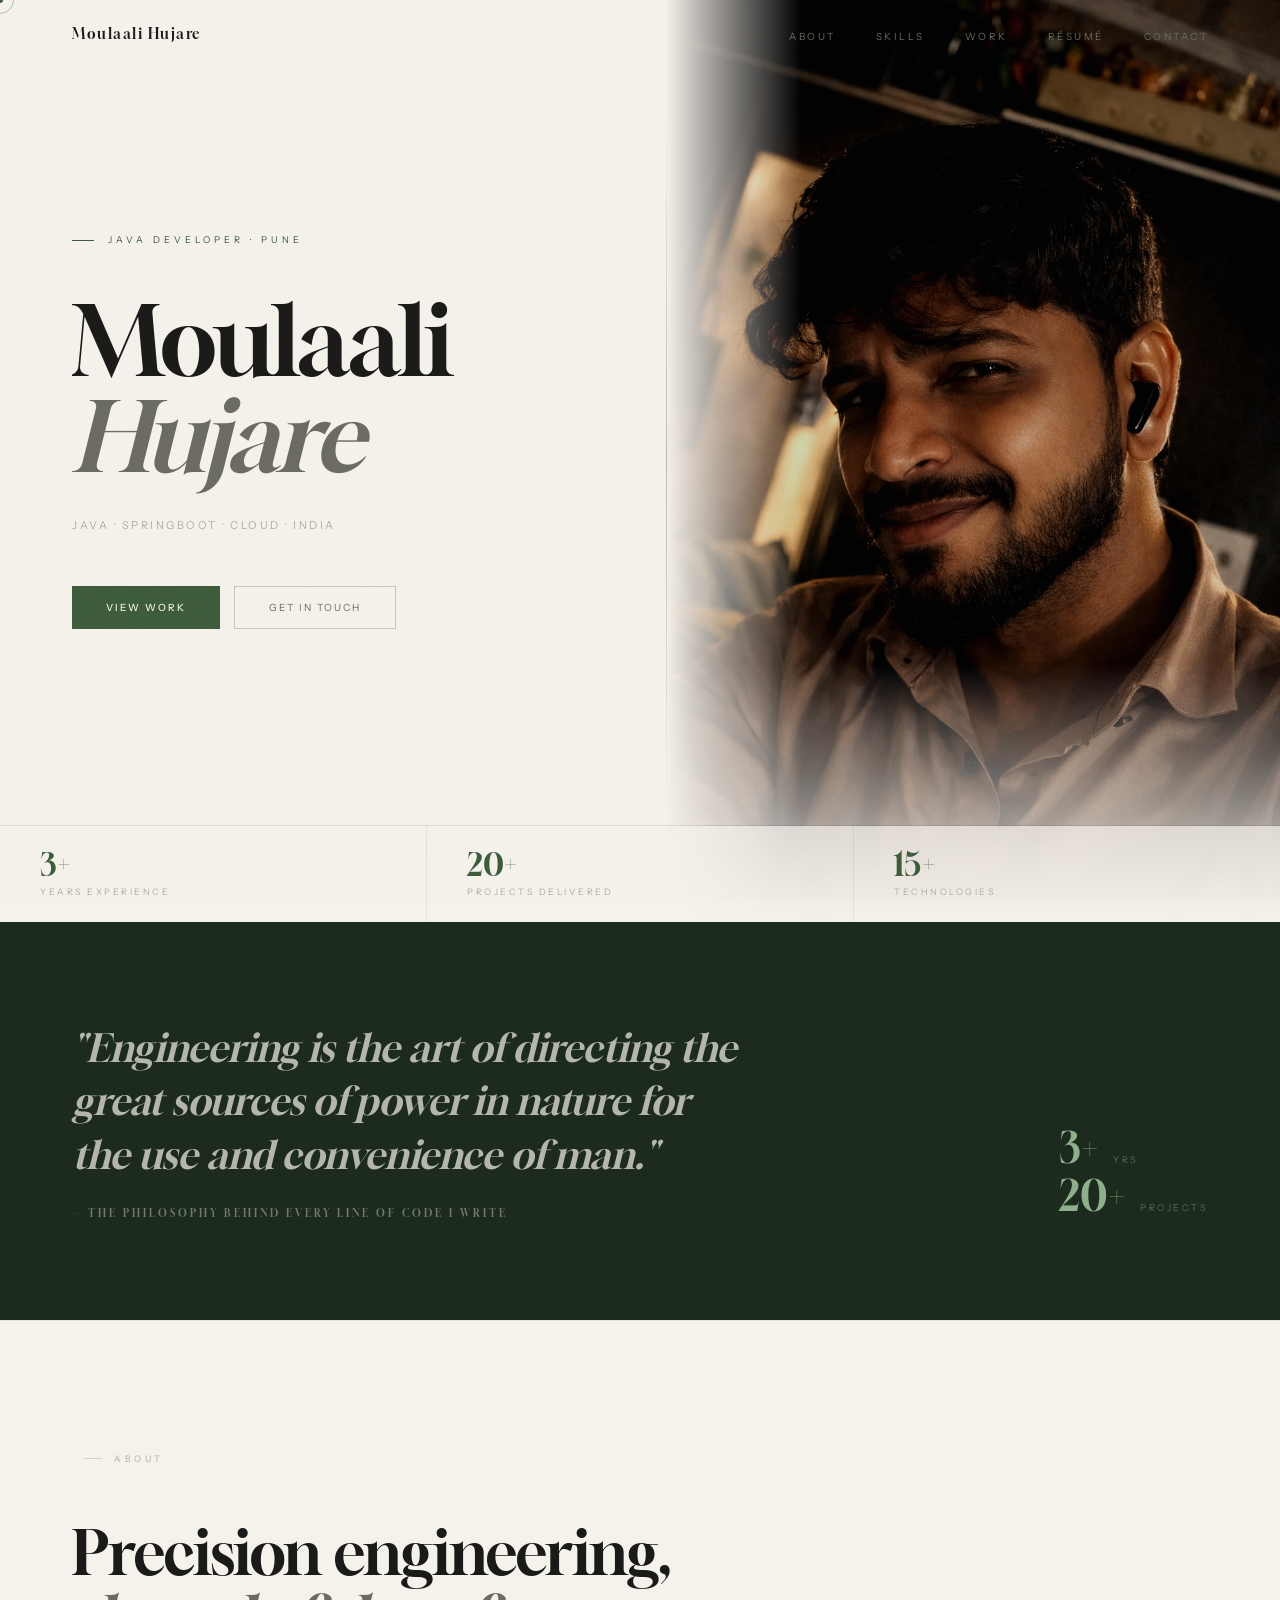
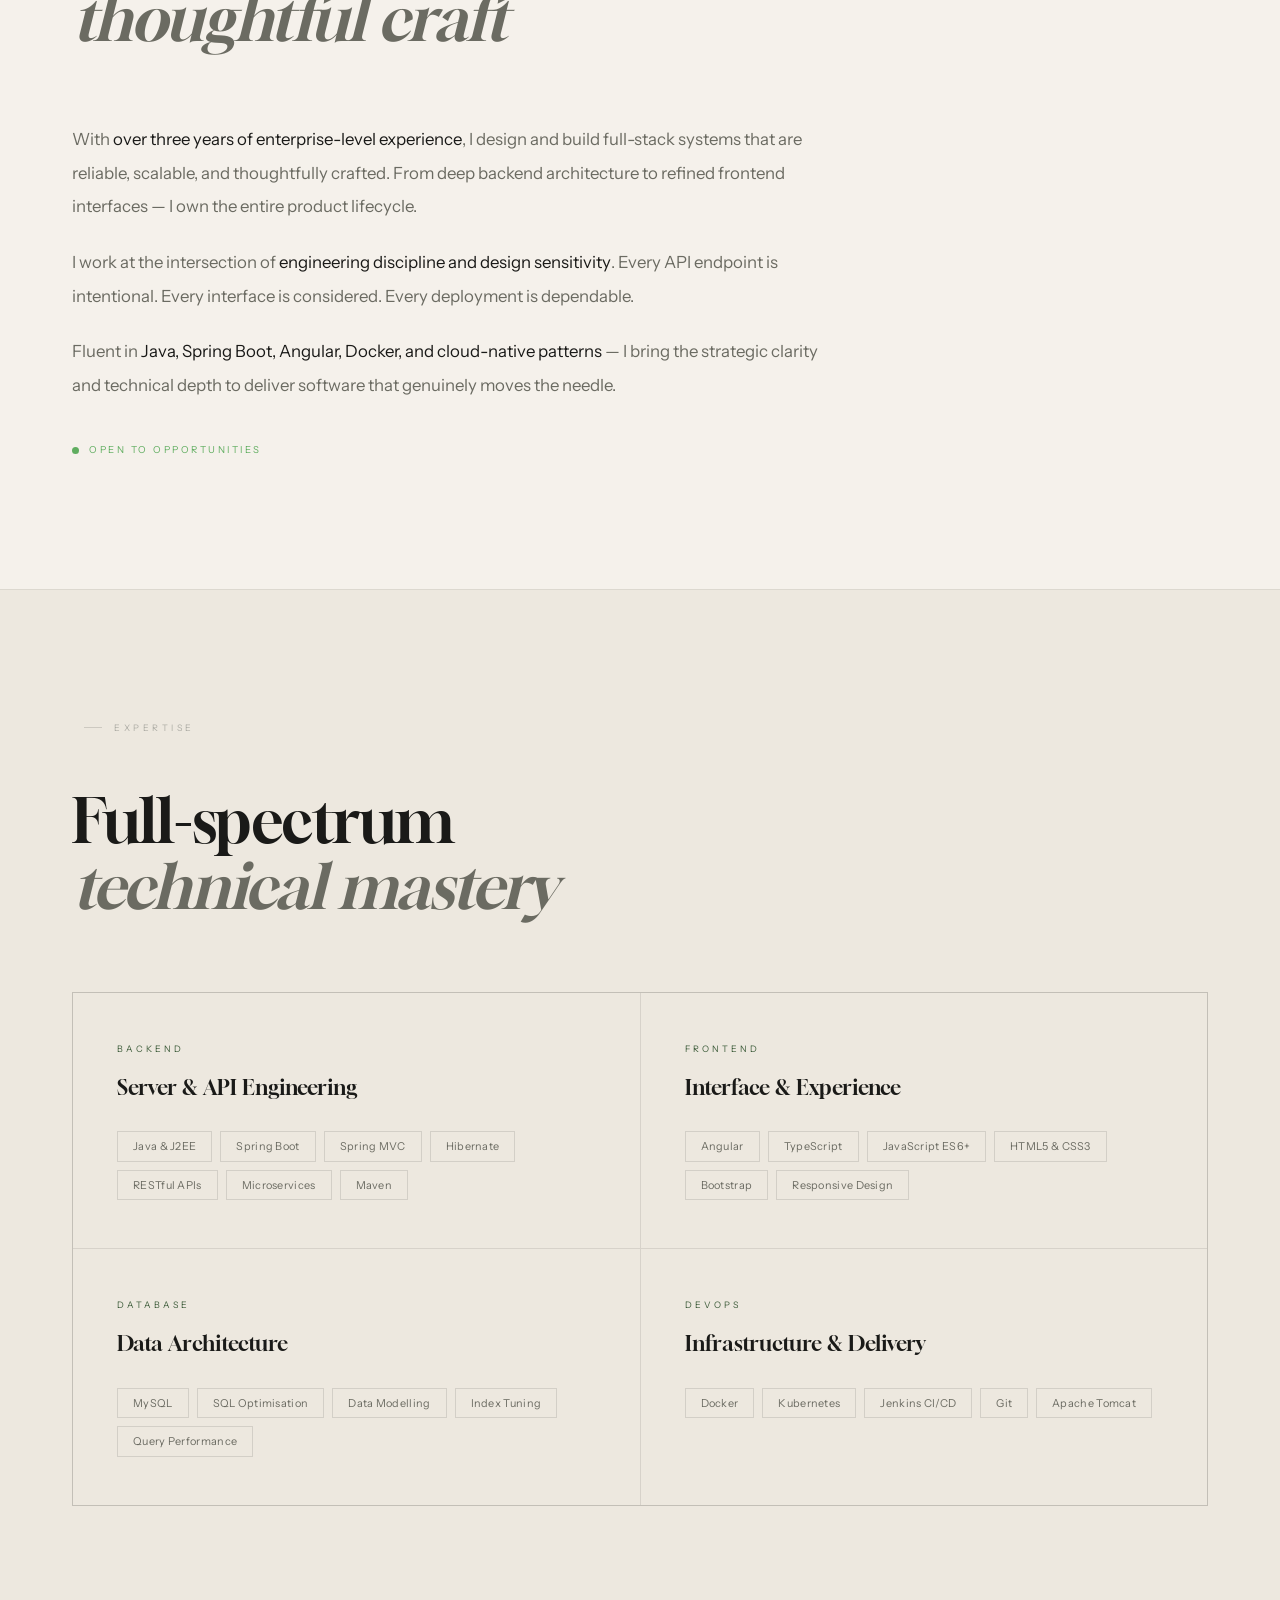
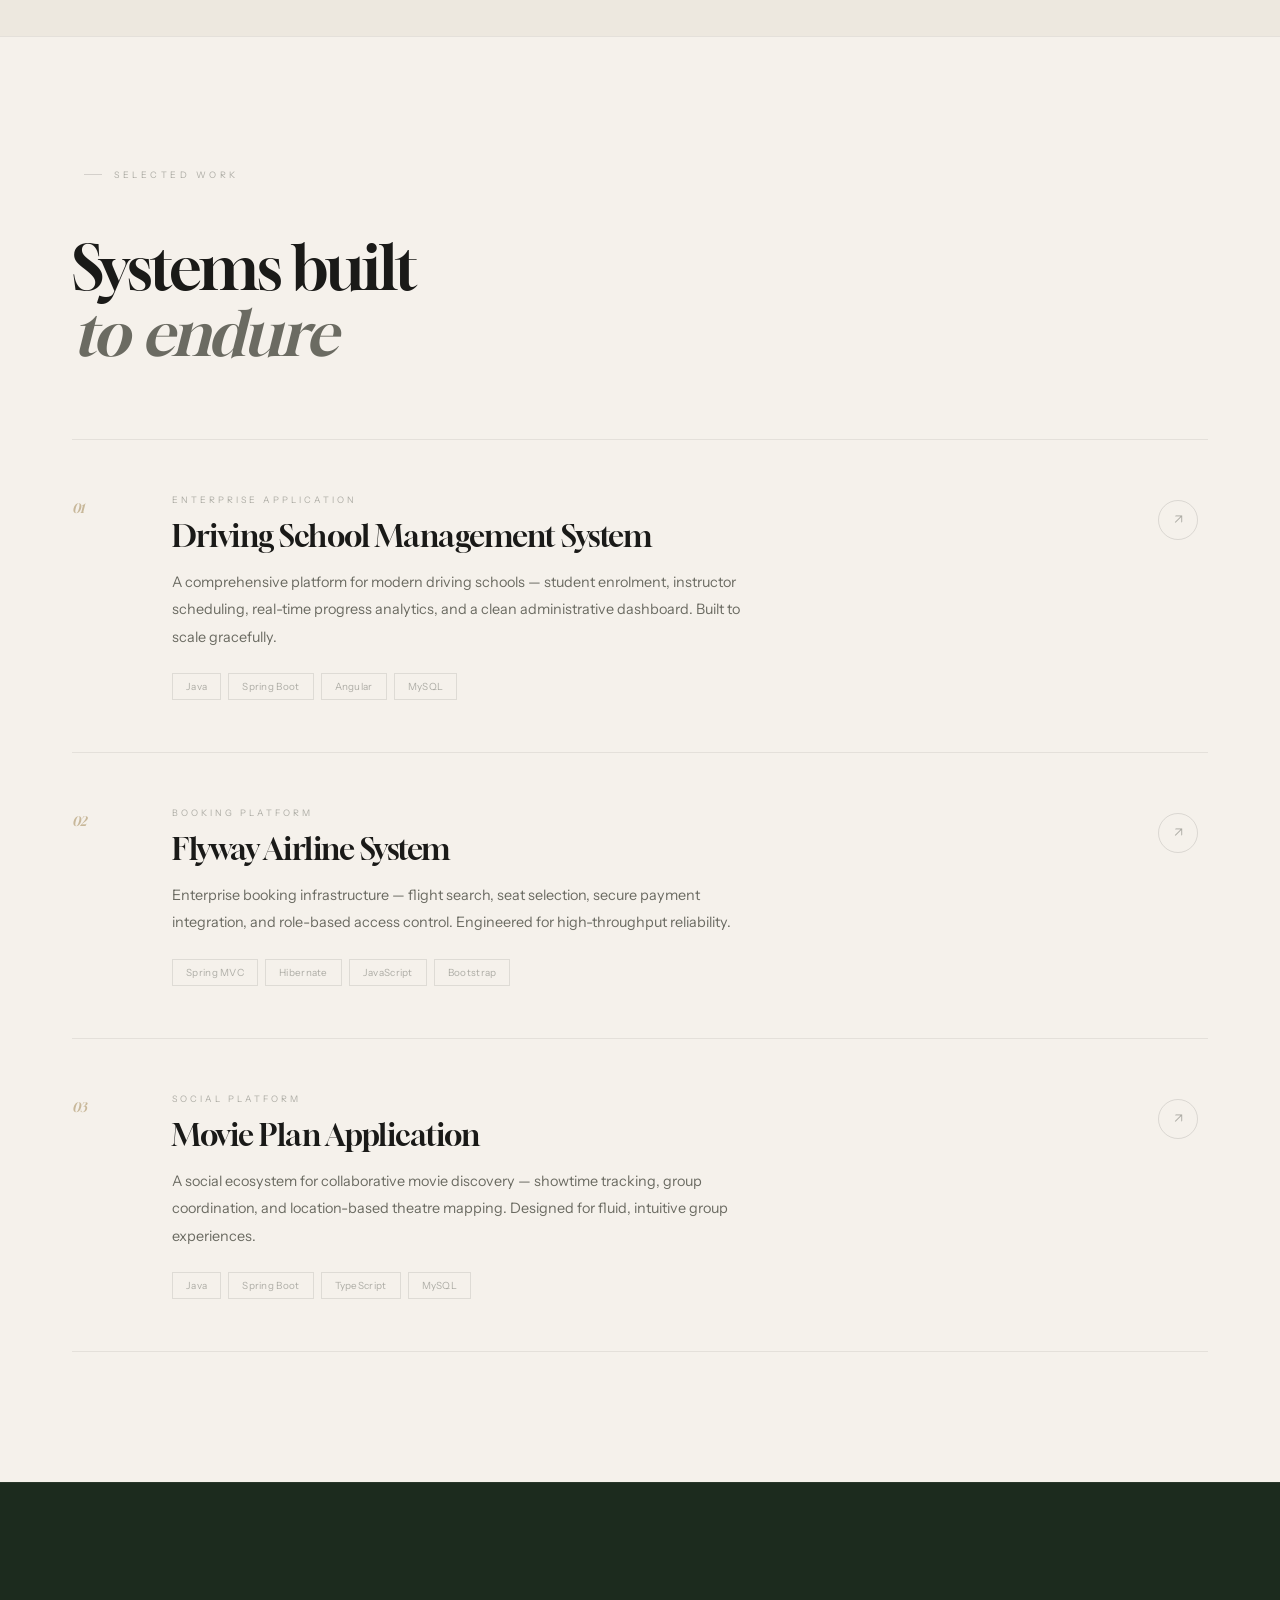
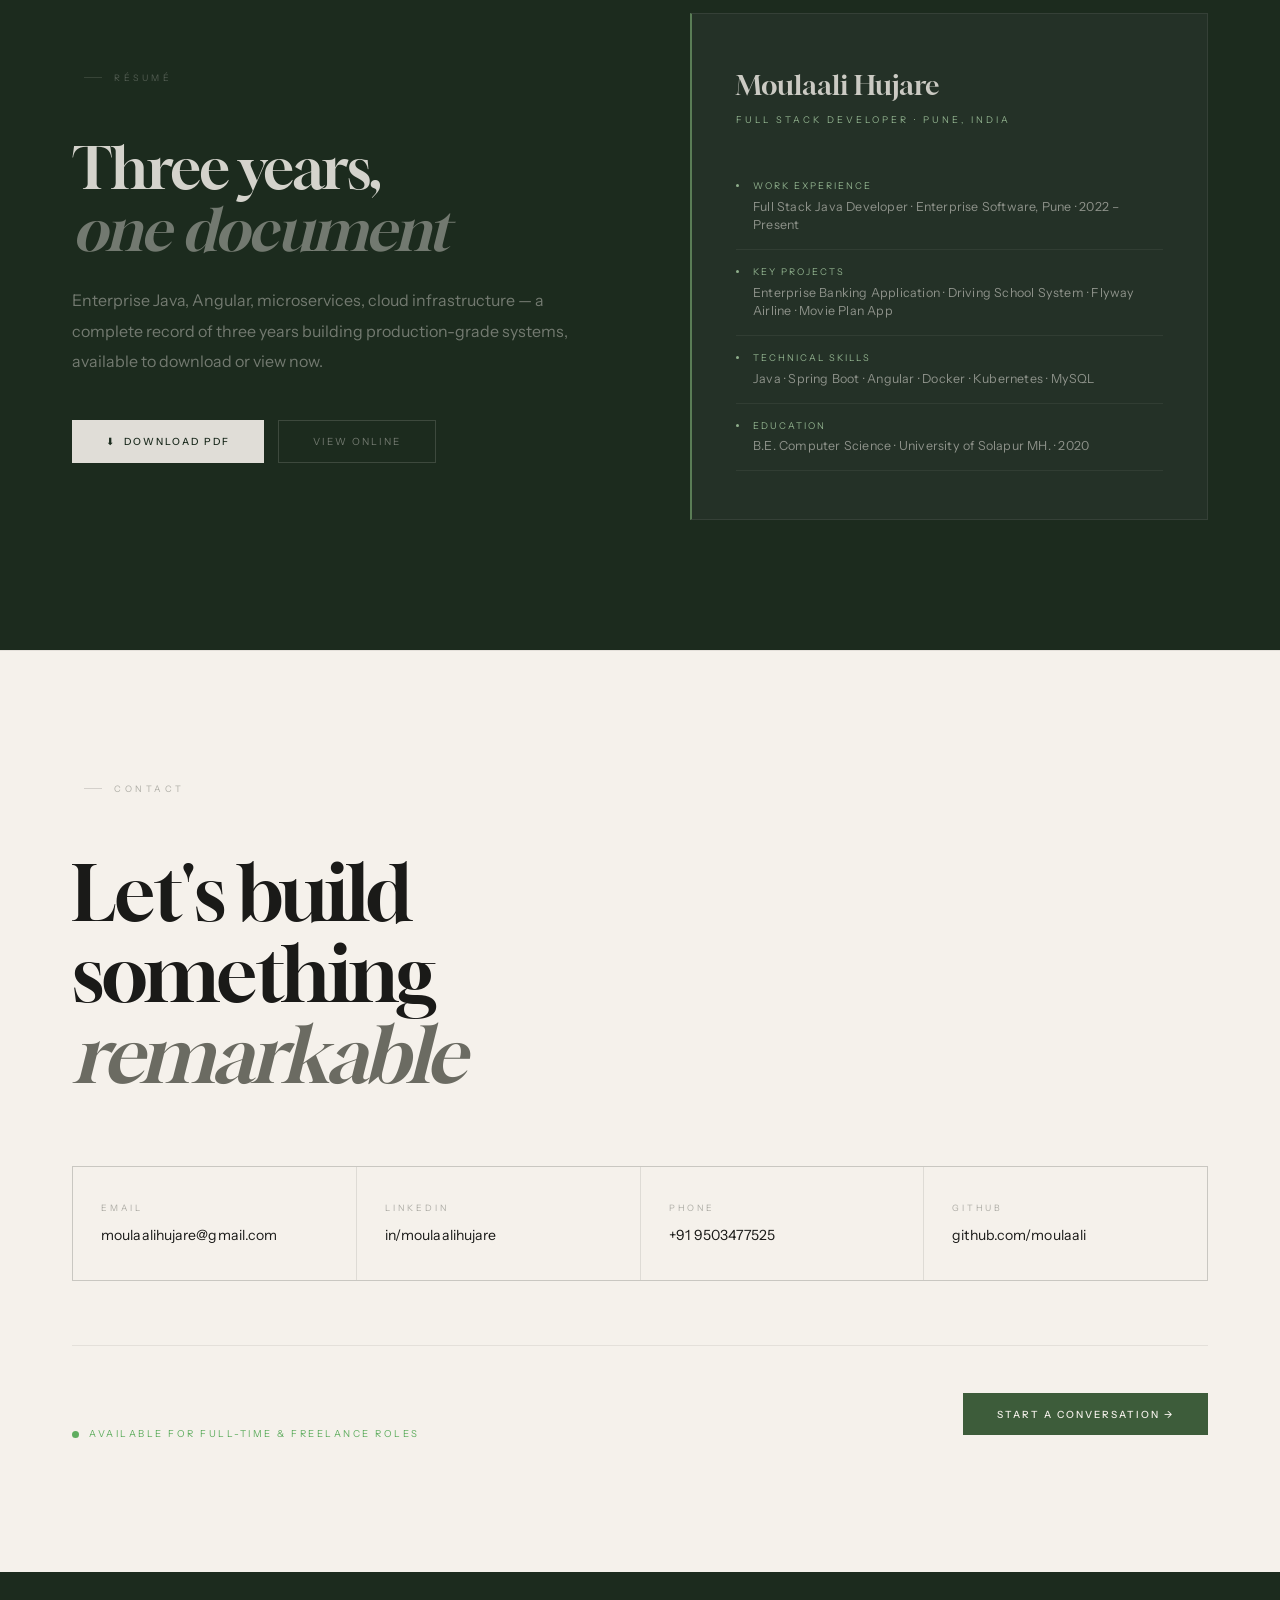
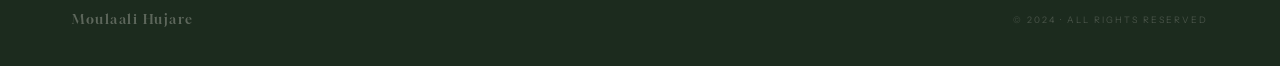
==== commit d01eb0eb: "thats greate now working fine" ====
--- a/index.html
+++ b/index.html
@@ -722,7 +722,7 @@
   <div class="hero-left">
     <div class="hero-eyebrow">
       <div class="eyebrow-dash"></div>
-      <span class="eyebrow-text">Full Stack Developer · Pune</span>
+      <span class="eyebrow-text">Java Developer · Pune</span>
     </div>
 
     <h1 class="hero-name">
@@ -730,7 +730,7 @@
       <span class="ln"><span class="wd b">Hujare</span></span>
     </h1>
 
-    <p class="hero-descriptor">Java &middot; Angular &middot; Cloud &middot; India</p>
+    <p class="hero-descriptor">Java &middot; Springboot &middot; Cloud &middot; India</p>
 
     <div class="hero-cta">
       <a href="#work" class="btn-fill"><span>View Work</span></a>
@@ -739,7 +739,7 @@
   </div>
 
   <div class="hero-right">
-    <img src="https://moulaali.netlify.app/pfpic.jpeg" alt="Moulaali Hujare"
+    <img src="pfpic.jpeg" alt="Moulaali Hujare"
          onerror="this.parentElement.style.background='#243127'"/>
   </div>
 
@@ -751,7 +751,7 @@
       <div class="hs-l">Years Experience</div>
     </div>
     <div class="hs">
-      <div class="hs-n" id="n2">20+</div>
+      <div class="hs-n" id="n2">15+</div>
       <div class="hs-l">Projects Delivered</div>
     </div>
     <div class="hs">
@@ -777,7 +777,7 @@
 <section id="about">
   <div class="si">
     <div class="sec-label rv">
-      <span class="sl-num">i.</span>
+      <span class="sl-num"></span>
       <div class="sl-line"></div>
       <span class="sl-text">About</span>
     </div>
@@ -803,7 +803,7 @@
 <section id="skills">
   <div class="si">
     <div class="sec-label rv">
-      <span class="sl-num">ii.</span>
+      <span class="sl-num"></span>
       <div class="sl-line"></div>
       <span class="sl-text">Expertise</span>
     </div>
@@ -855,7 +855,7 @@
 <section id="work">
   <div class="si">
     <div class="sec-label rv">
-      <span class="sl-num">iii.</span>
+      <span class="sl-num"></span>
       <div class="sl-line"></div>
       <span class="sl-text">Selected Work</span>
     </div>
@@ -912,15 +912,15 @@
   <div class="resume-inner">
     <div class="resume-left">
       <div class="sec-label rv">
-        <span class="sl-num">iv.</span>
+        <span class="sl-num"></span>
         <div class="sl-line"></div>
         <span class="sl-text">Résumé</span>
       </div>
       <h2 class="resume-title rv d1">Three years,<br/><i>one document</i></h2>
       <p class="resume-body rv d2">Enterprise Java, Angular, microservices, cloud infrastructure — a complete record of three years building production-grade systems, available to download or view now.</p>
       <div class="resume-btns rv d3">
-        <a href="Moulaali_Hujare_Resume.pdf" download class="btn-light"><span>⬇&nbsp; Download PDF</span></a>
-        <a href="Moulaali_Hujare_Resume.pdf" target="_blank" class="btn-ghost-lt">View Online</a>
+        <a href="Moulaali_CV.pdf" download class="btn-light"><span>⬇&nbsp; Download PDF</span></a>
+        <a href="Moulaali_CV.pdf" target="_blank" class="btn-ghost-lt">View Online</a>
       </div>
     </div>
 
@@ -967,7 +967,7 @@
 <section id="contact">
   <div class="si">
     <div class="sec-label rv">
-      <span class="sl-num">v.</span>
+      <span class="sl-num"></span>
       <div class="sl-line"></div>
       <span class="sl-text">Contact</span>
     </div>
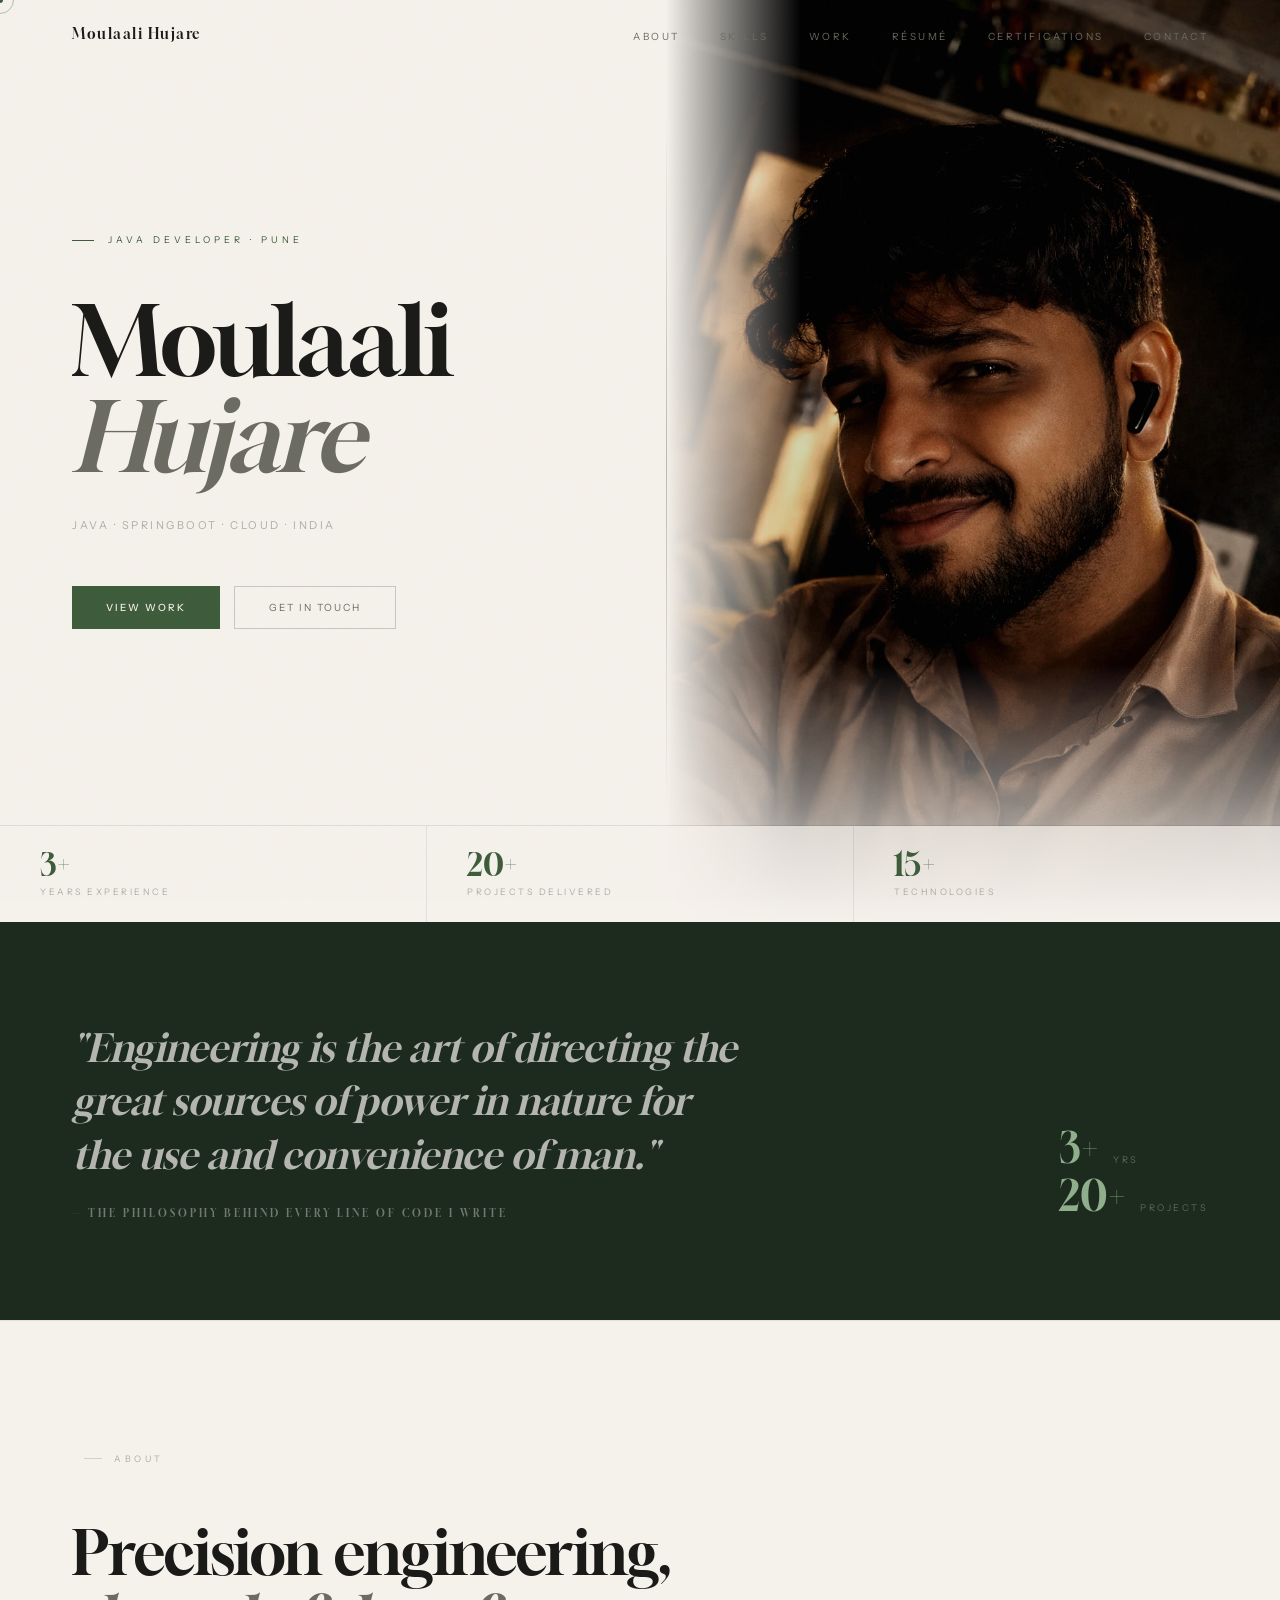
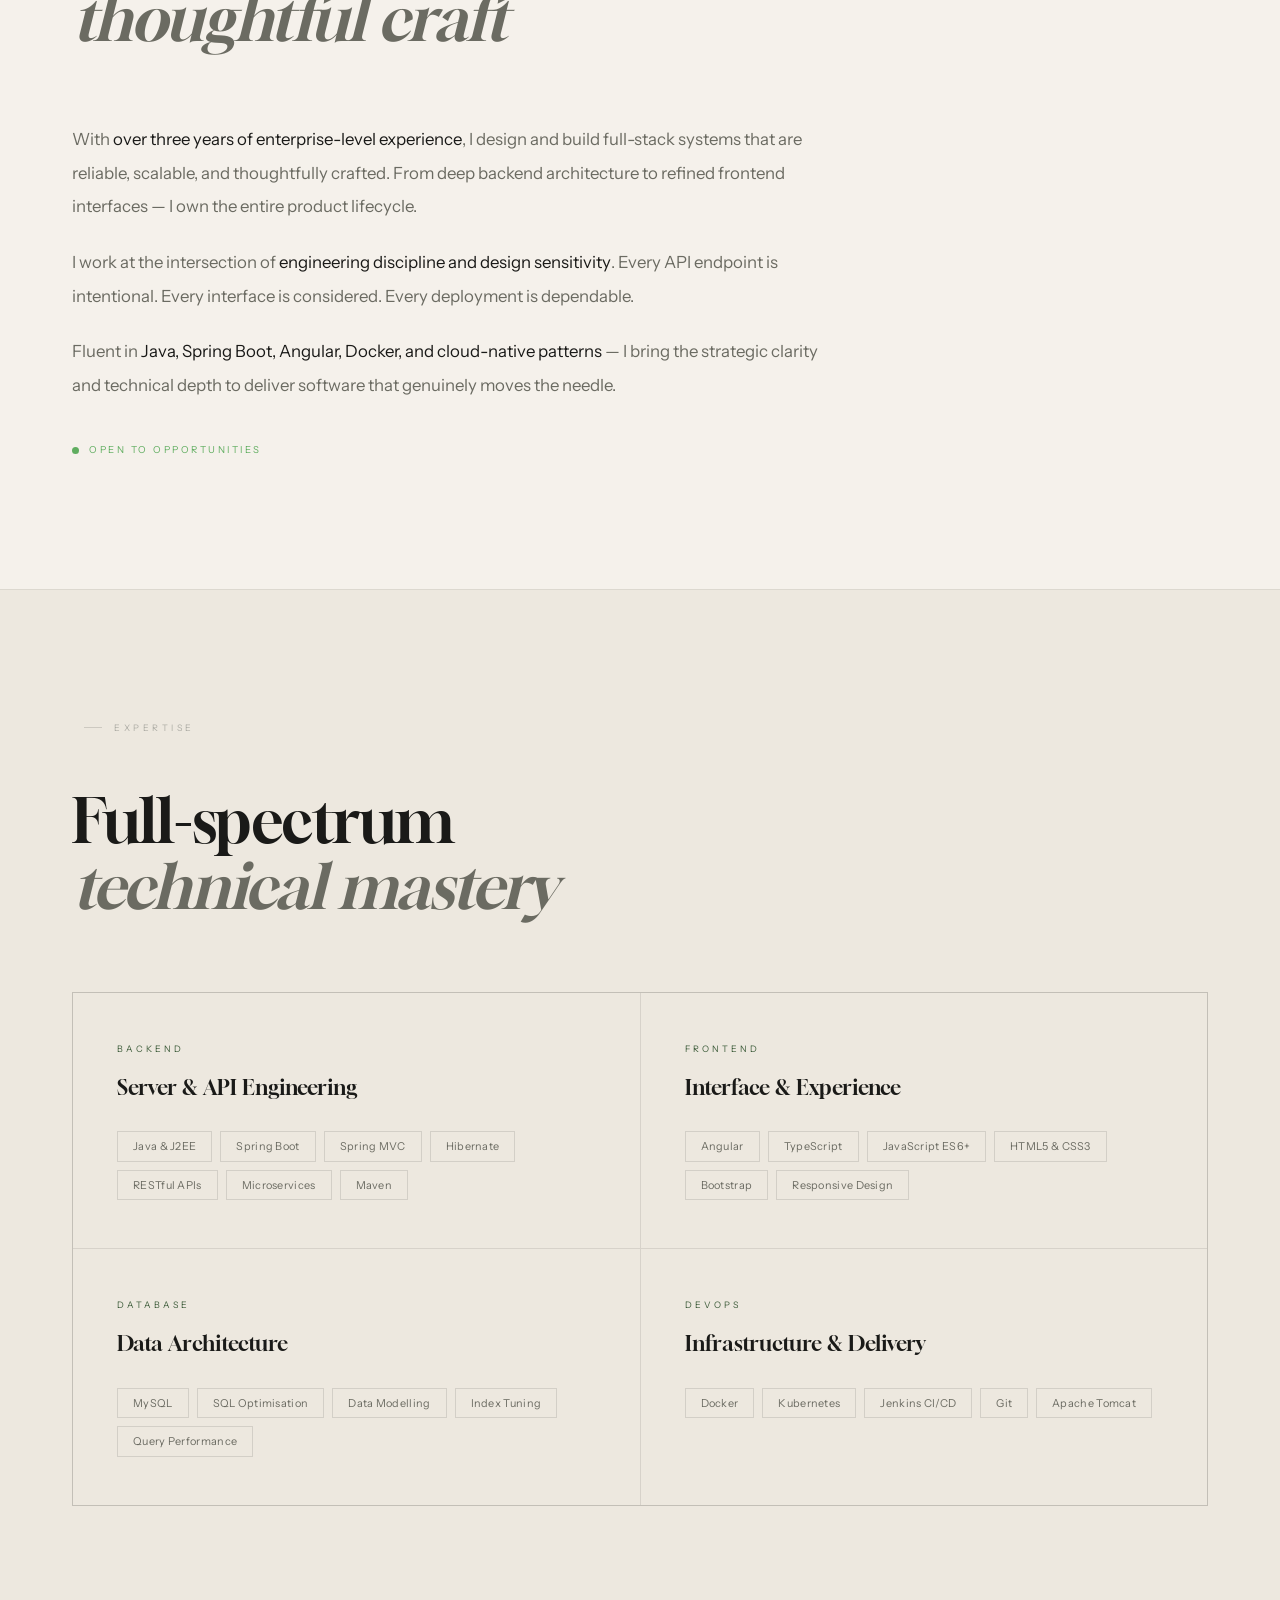
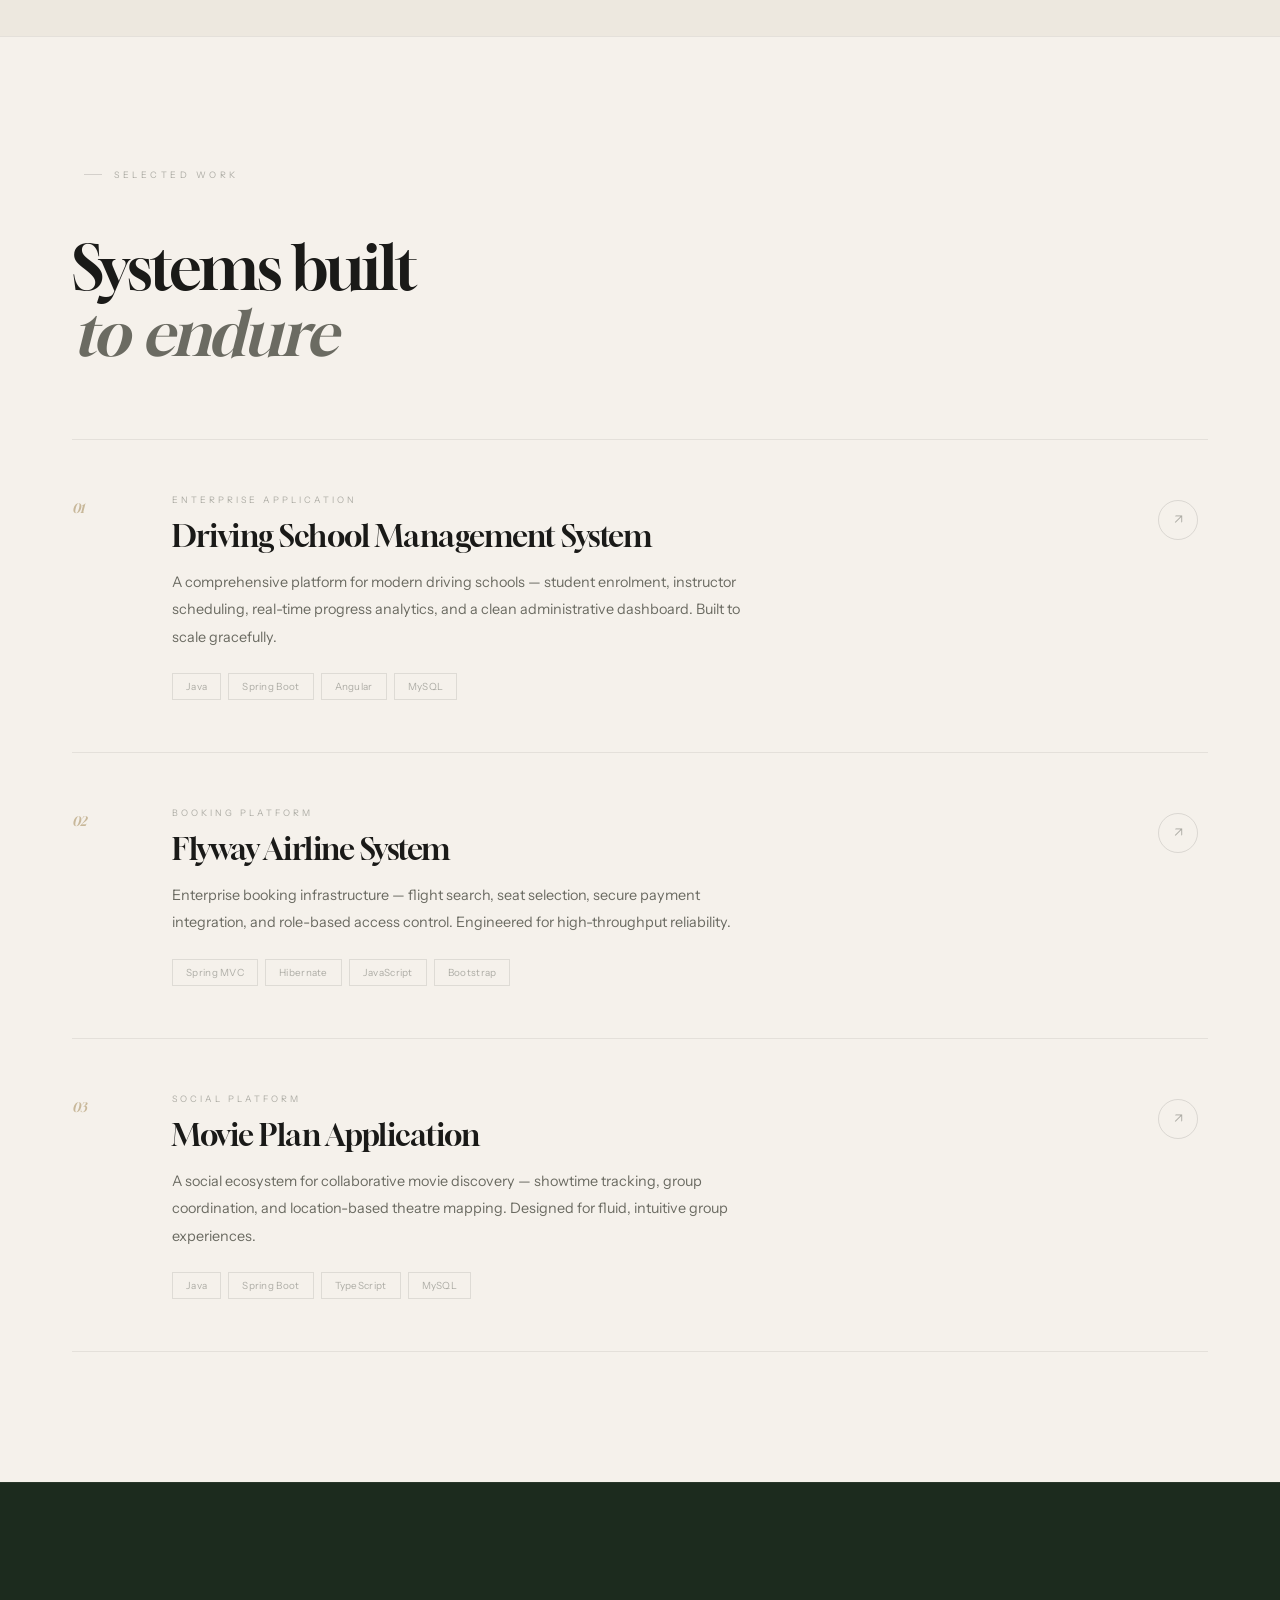
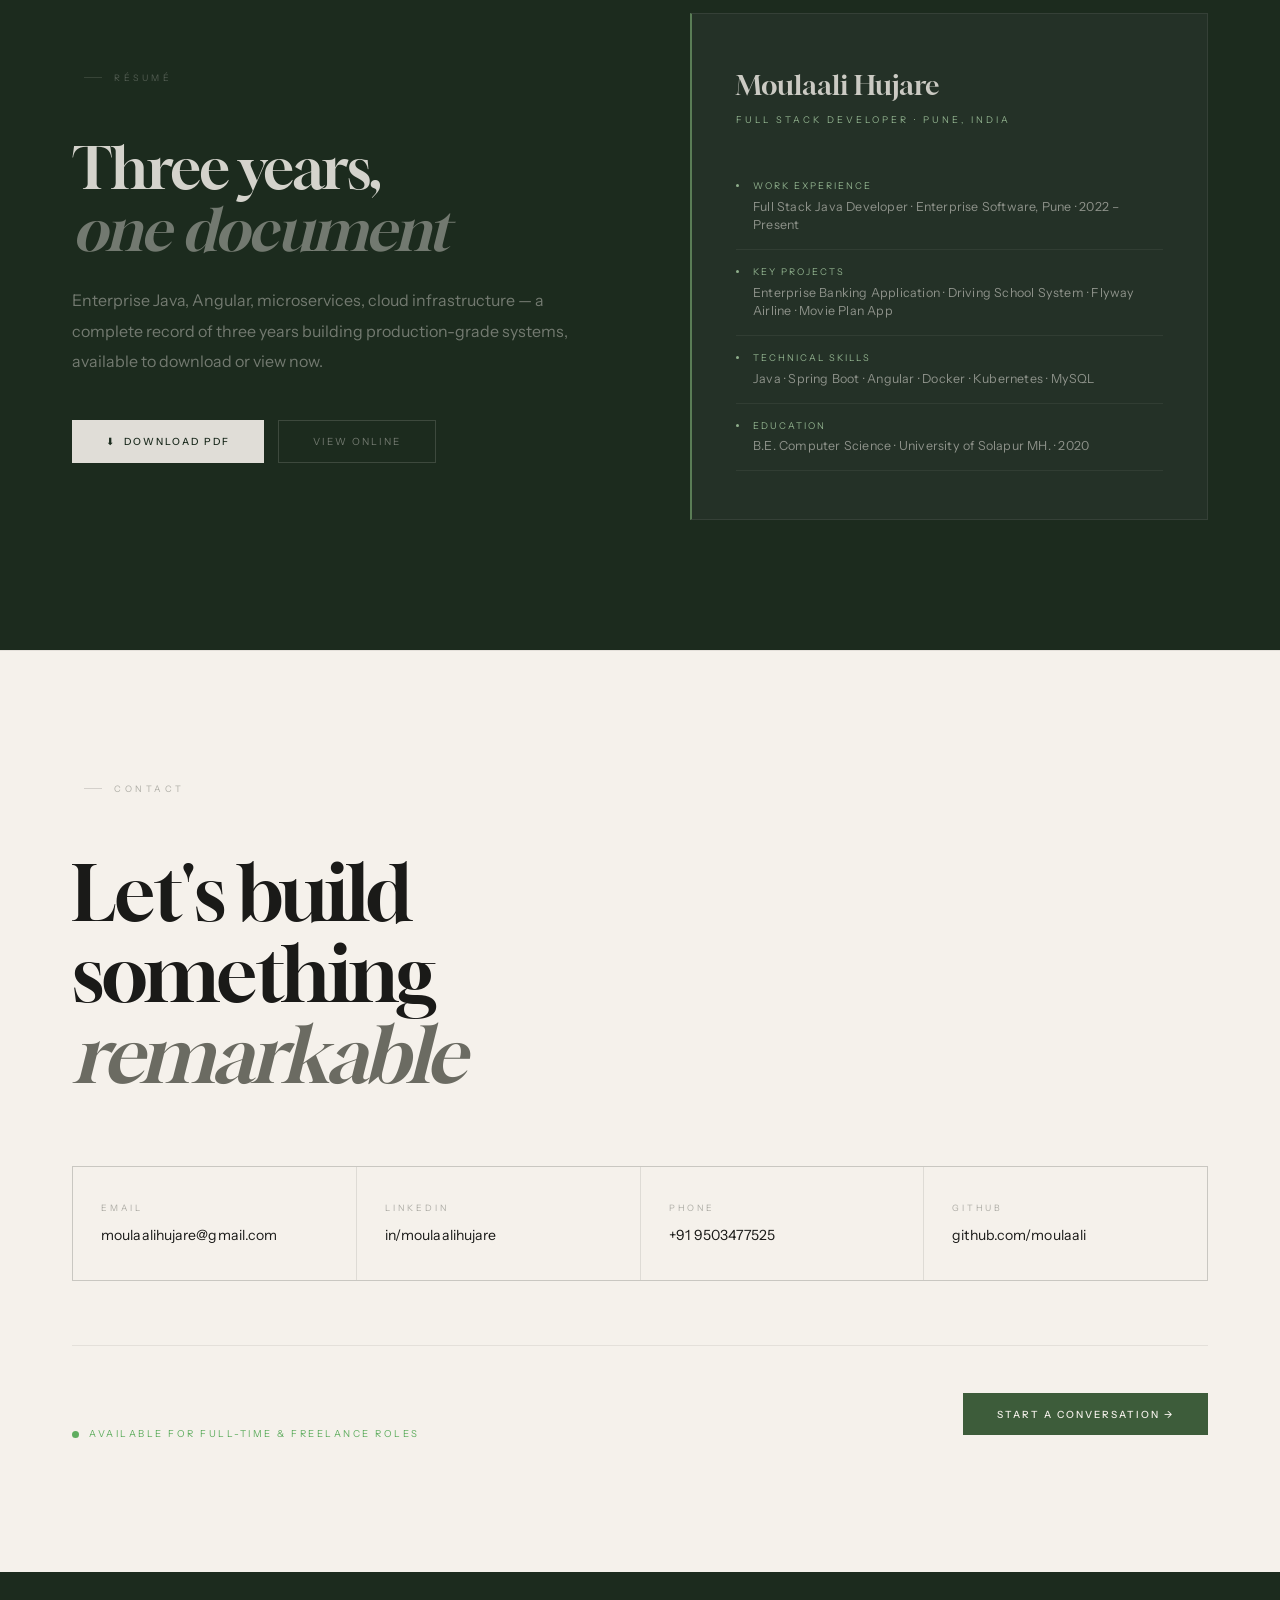
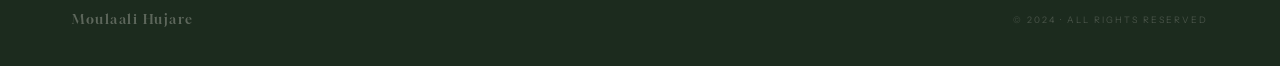
==== commit 54c24912: "new files added" ====
--- a/index.html
+++ b/index.html
@@ -713,6 +713,7 @@
     <li><a href="#skills">Skills</a></li>
     <li><a href="#work">Work</a></li>
     <li><a href="#resume">Résumé</a></li>
+    <li><a href="certifications.html">Certifications</a></li>
     <li><a href="#contact">Contact</a></li>
   </ul>
 </nav>
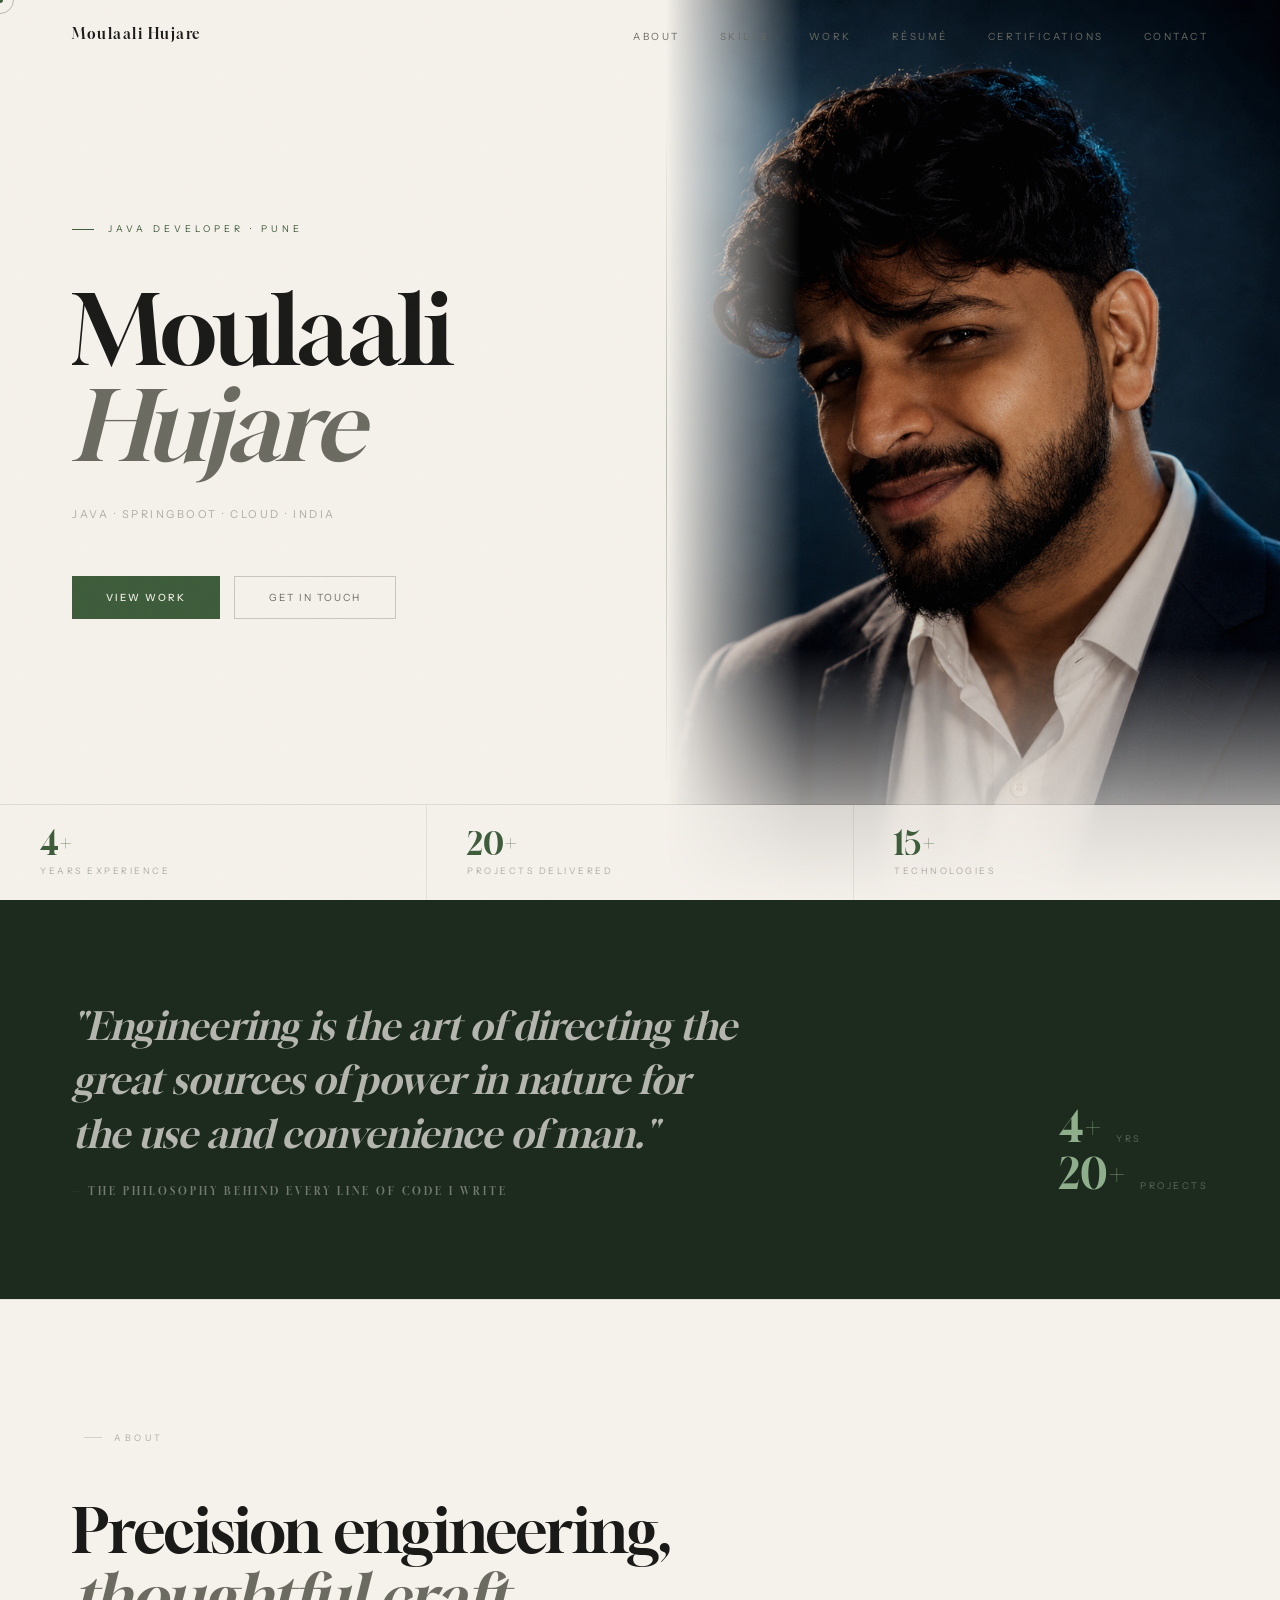
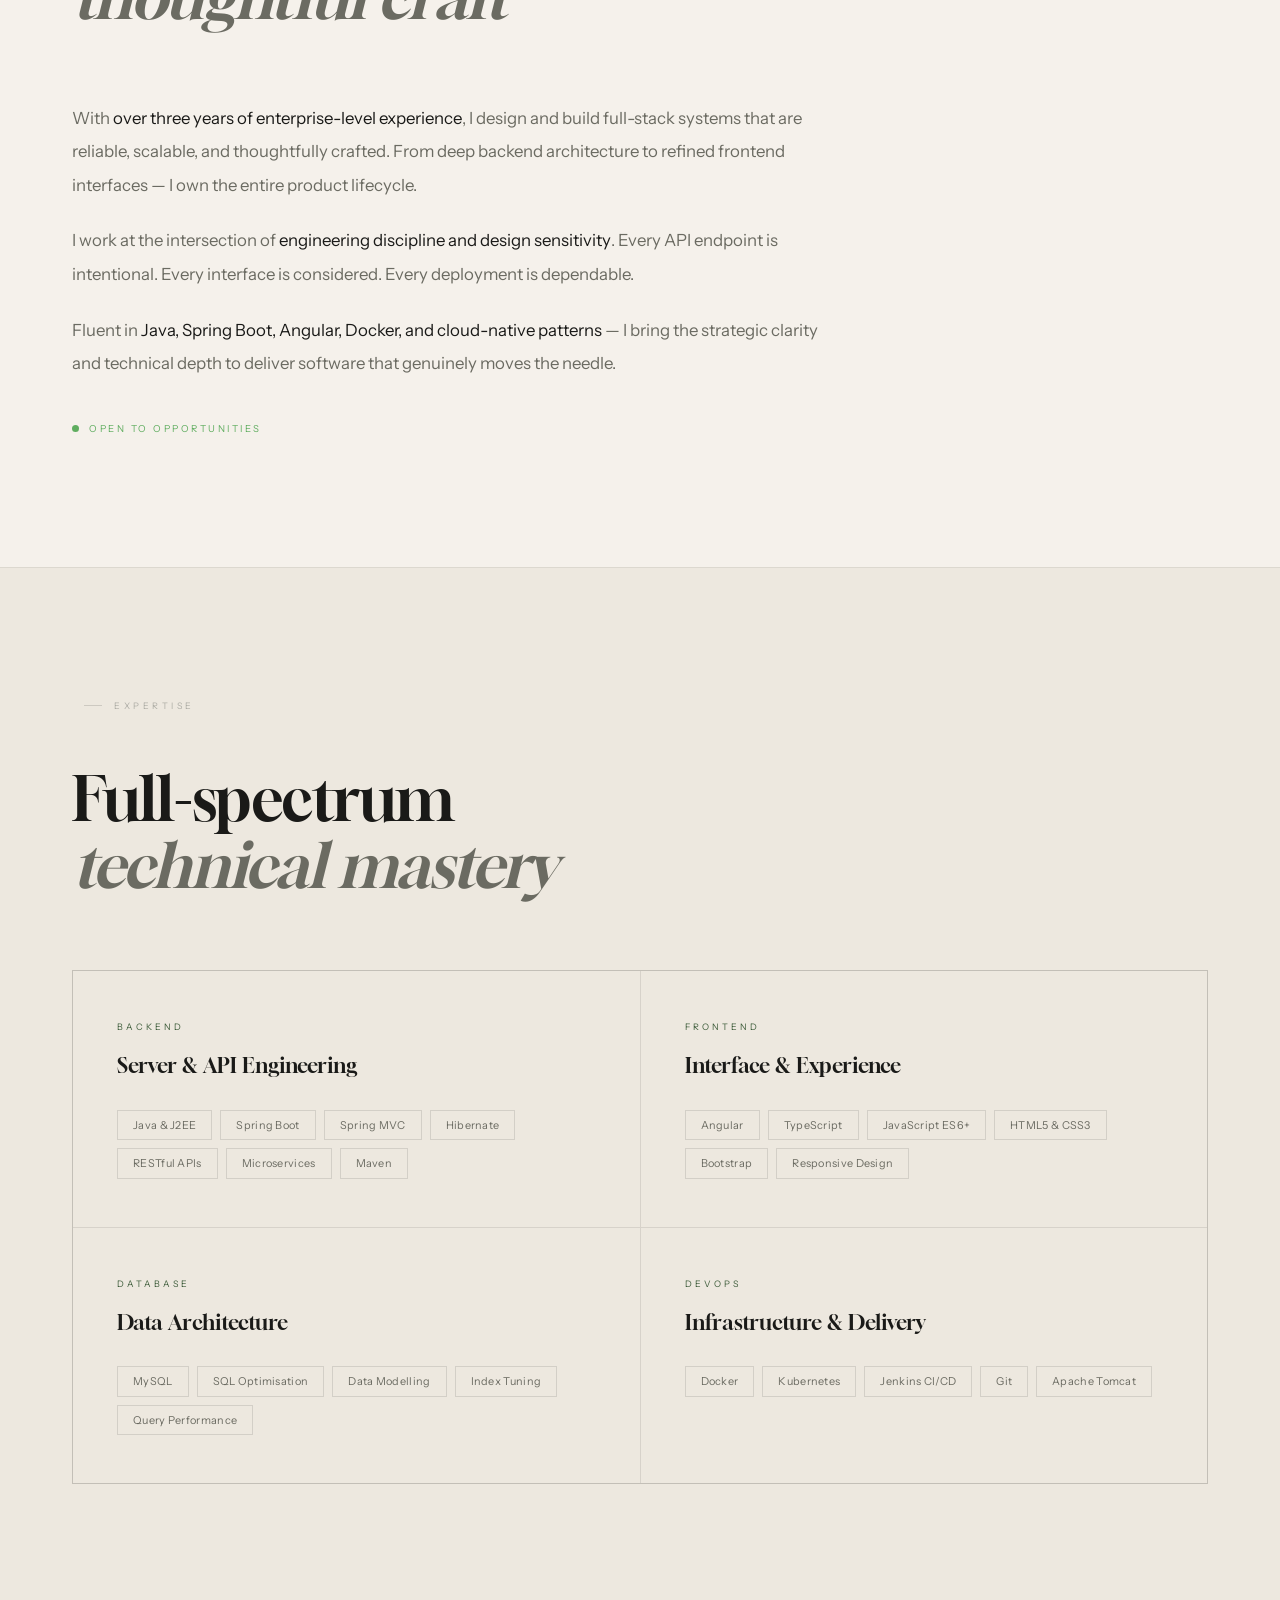
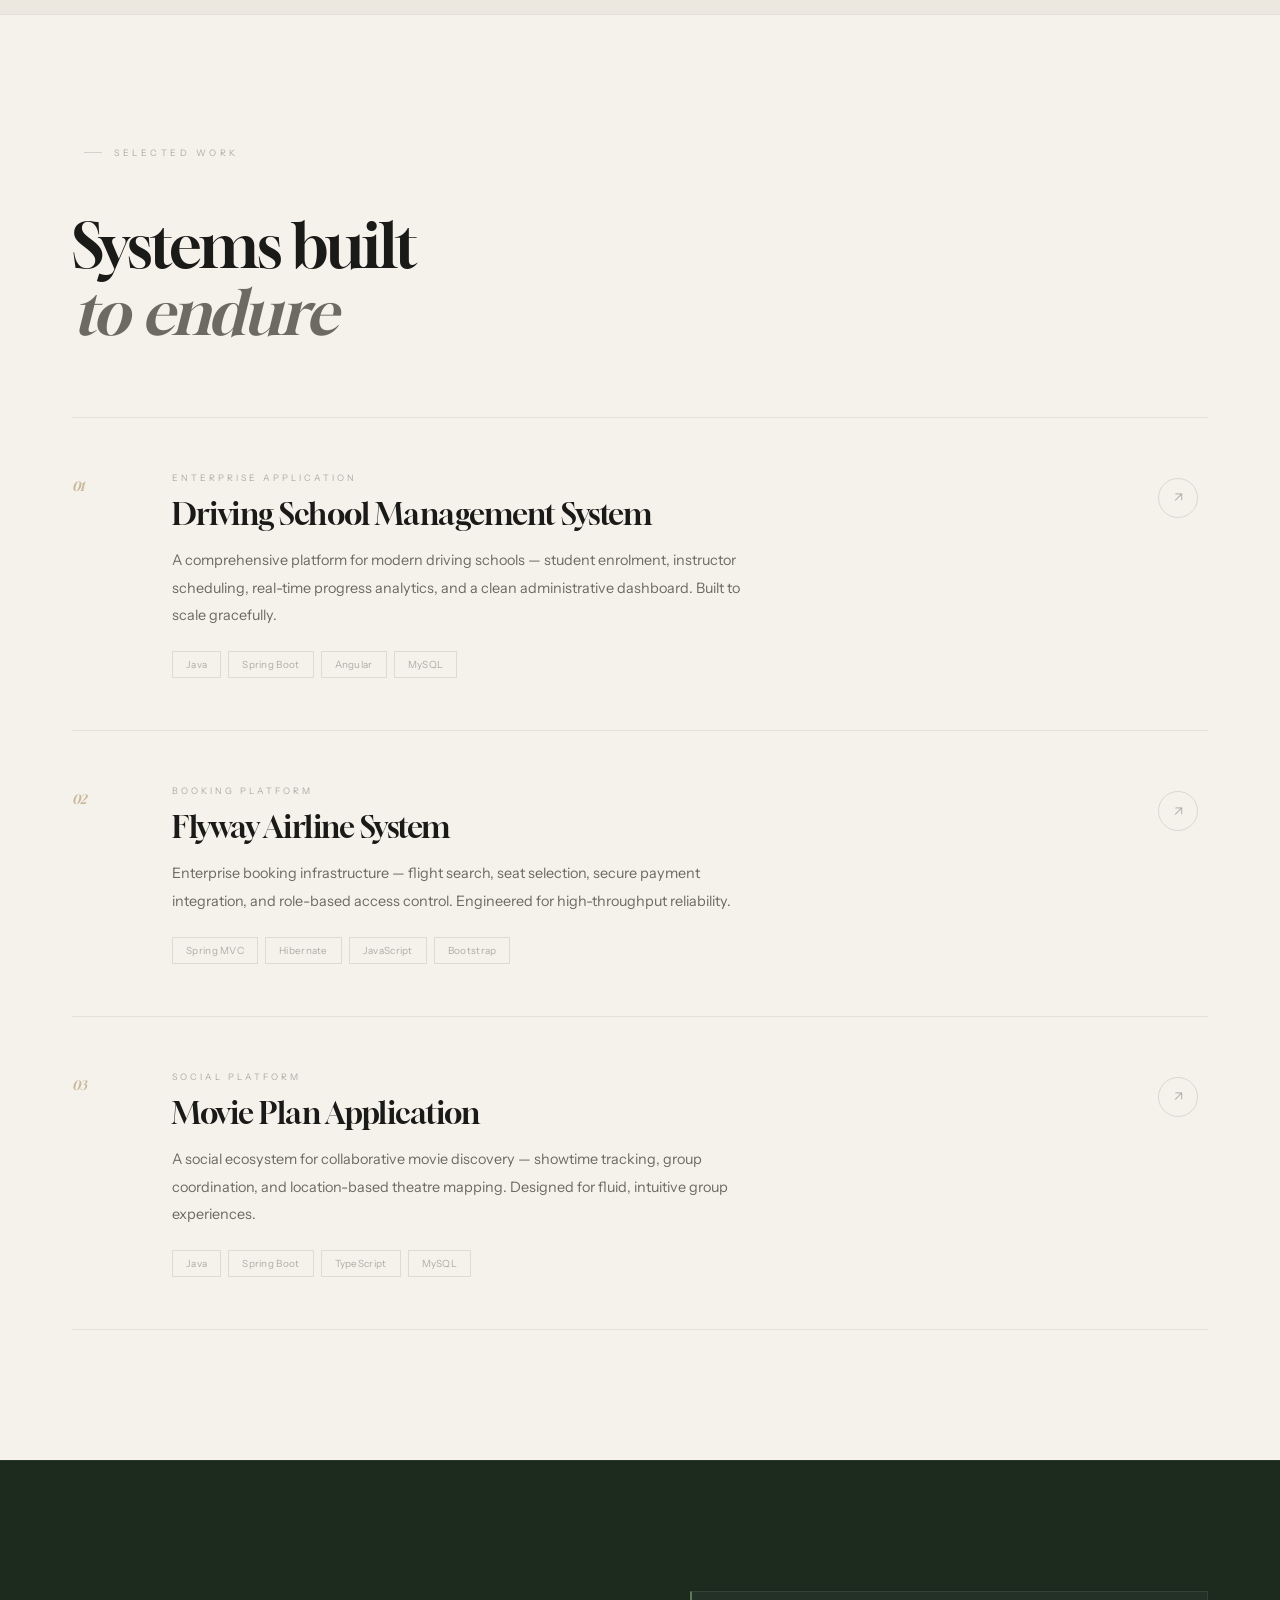
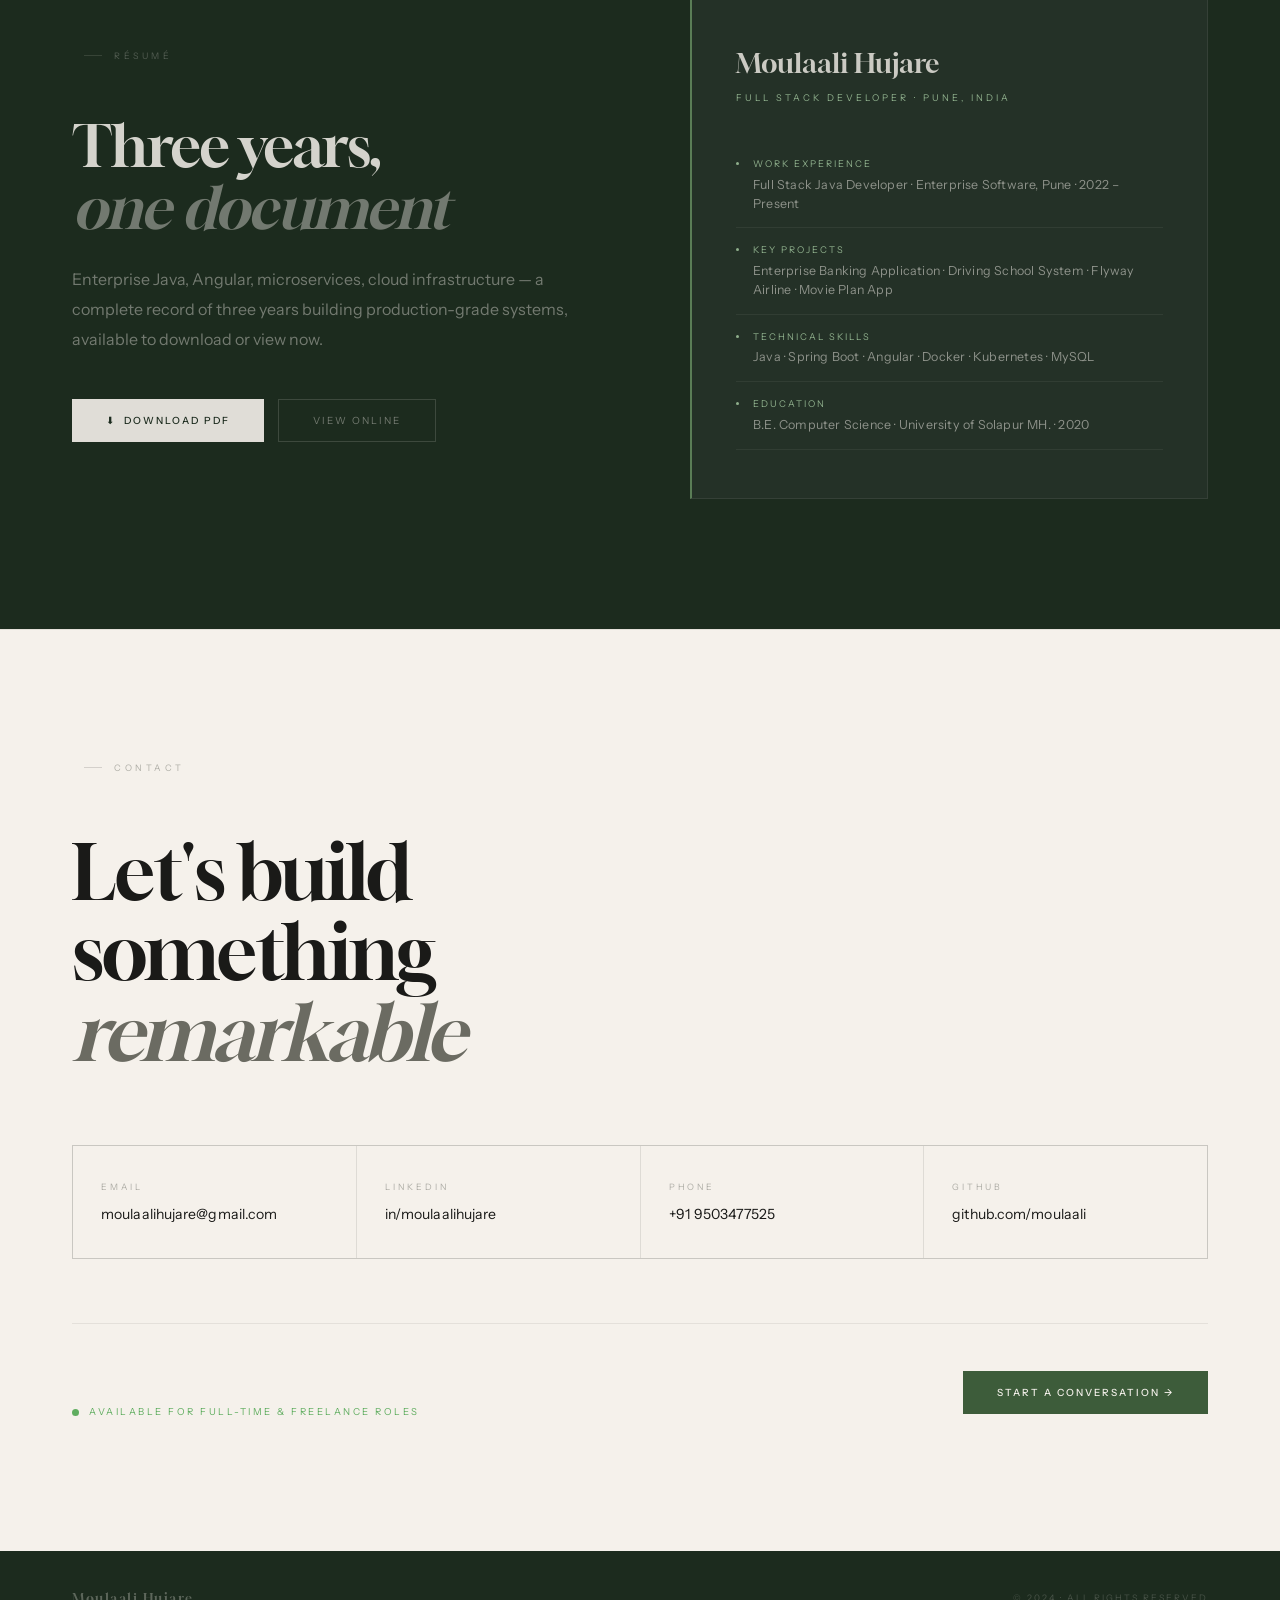
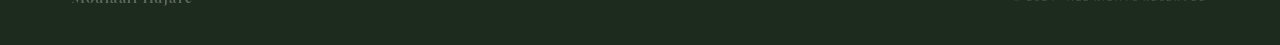
==== commit c9aac012: "version 2.0" ====
--- a/index.html
+++ b/index.html
@@ -740,7 +740,7 @@
   </div>
 
   <div class="hero-right">
-    <img src="pfpic.jpeg" alt="Moulaali Hujare"
+    <img src="pfpic.png" alt="Moulaali Hujare"
          onerror="this.parentElement.style.background='#243127'"/>
   </div>
 
@@ -748,7 +748,7 @@
 
   <div class="hero-stats">
     <div class="hs">
-      <div class="hs-n" id="n1">3+</div>
+      <div class="hs-n" id="n1">4+</div>
       <div class="hs-l">Years Experience</div>
     </div>
     <div class="hs">
@@ -769,7 +769,7 @@
     <em>— the philosophy behind every line of code I write</em>
   </p>
   <div class="db-right">
-    <div class="db-stat"><span class="db-n">3+</span><span class="db-l">Yrs</span></div>
+    <div class="db-stat"><span class="db-n">4+</span><span class="db-l">Yrs</span></div>
     <div class="db-stat"><span class="db-n">20+</span><span class="db-l">Projects</span></div>
   </div>
 </div>
@@ -1064,7 +1064,7 @@
 new IntersectionObserver(([e])=>{
   if(e.isIntersecting&&!counted){
     counted=true;
-    cu(document.getElementById('n1'),3,'+');
+    cu(document.getElementById('n1'),4,'+');
     setTimeout(()=>cu(document.getElementById('n2'),20,'+'),150);
     setTimeout(()=>cu(document.getElementById('n3'),15,'+'),300);
   }
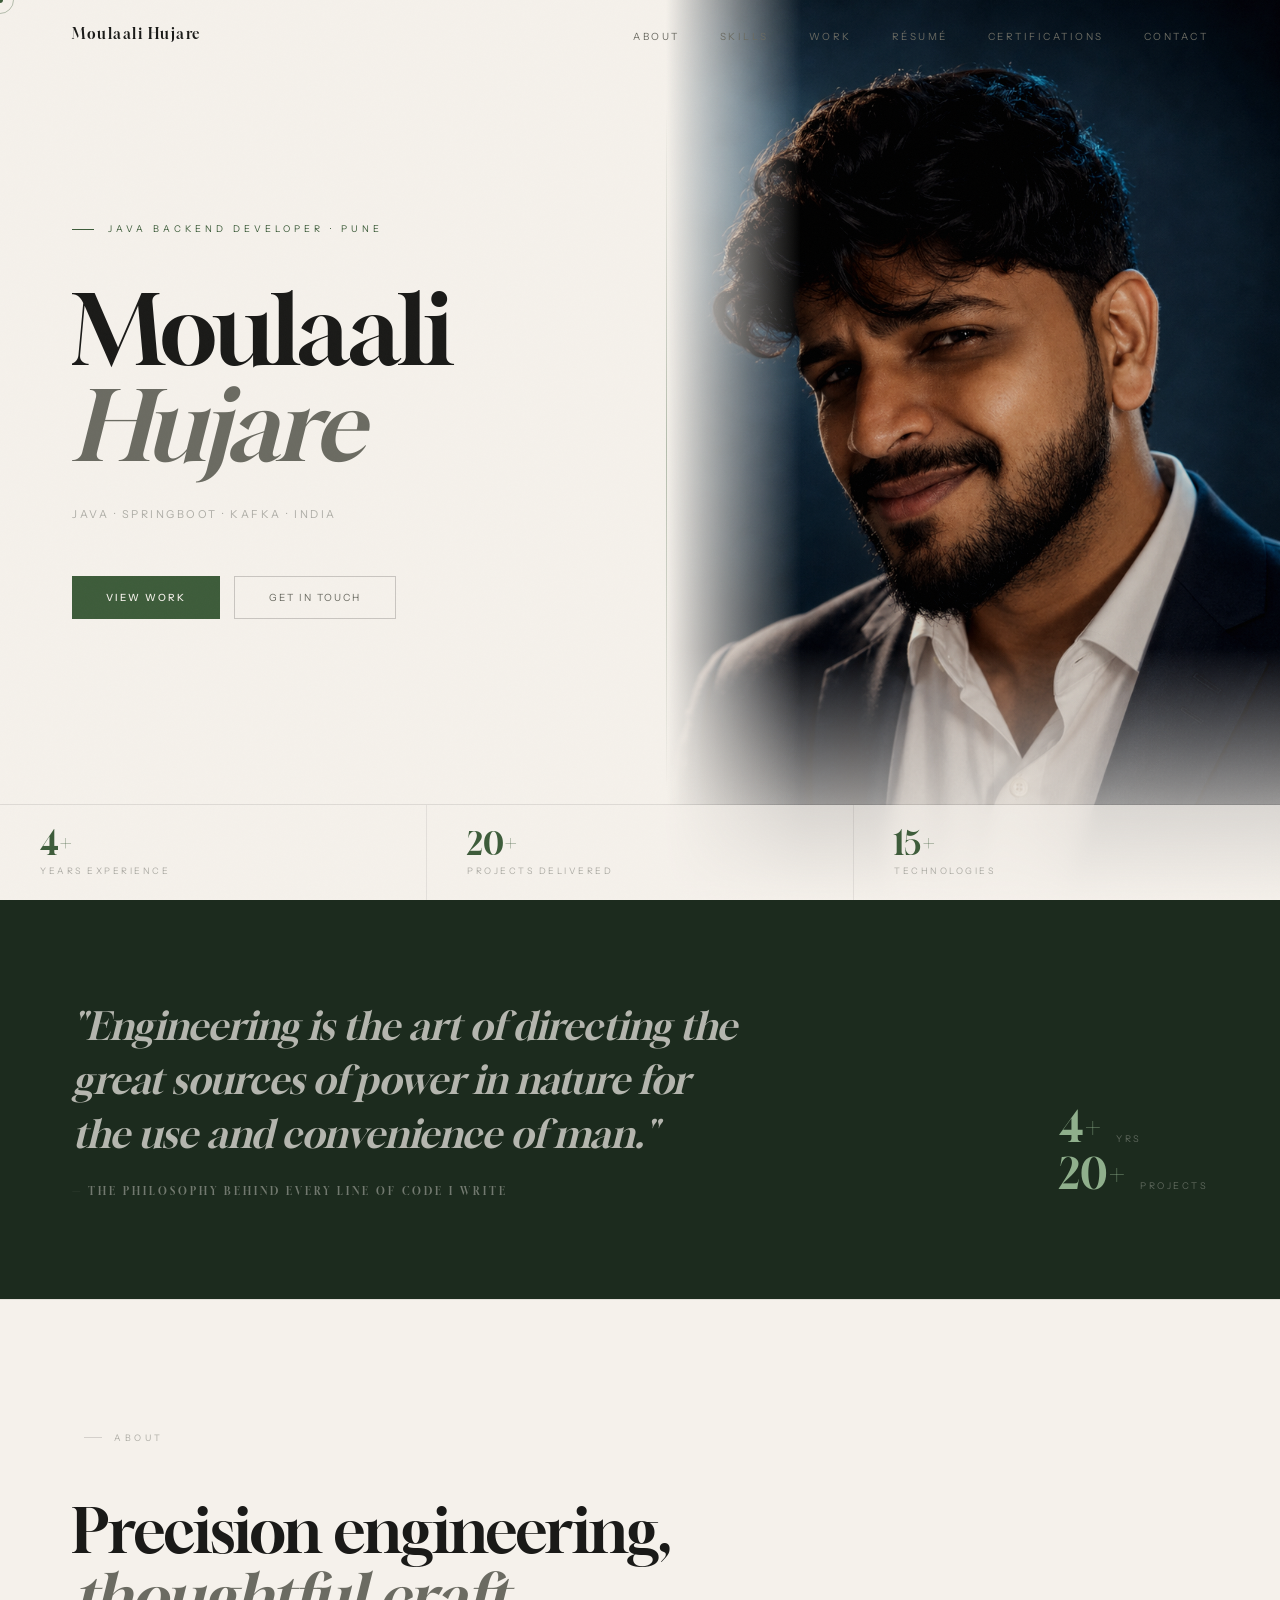
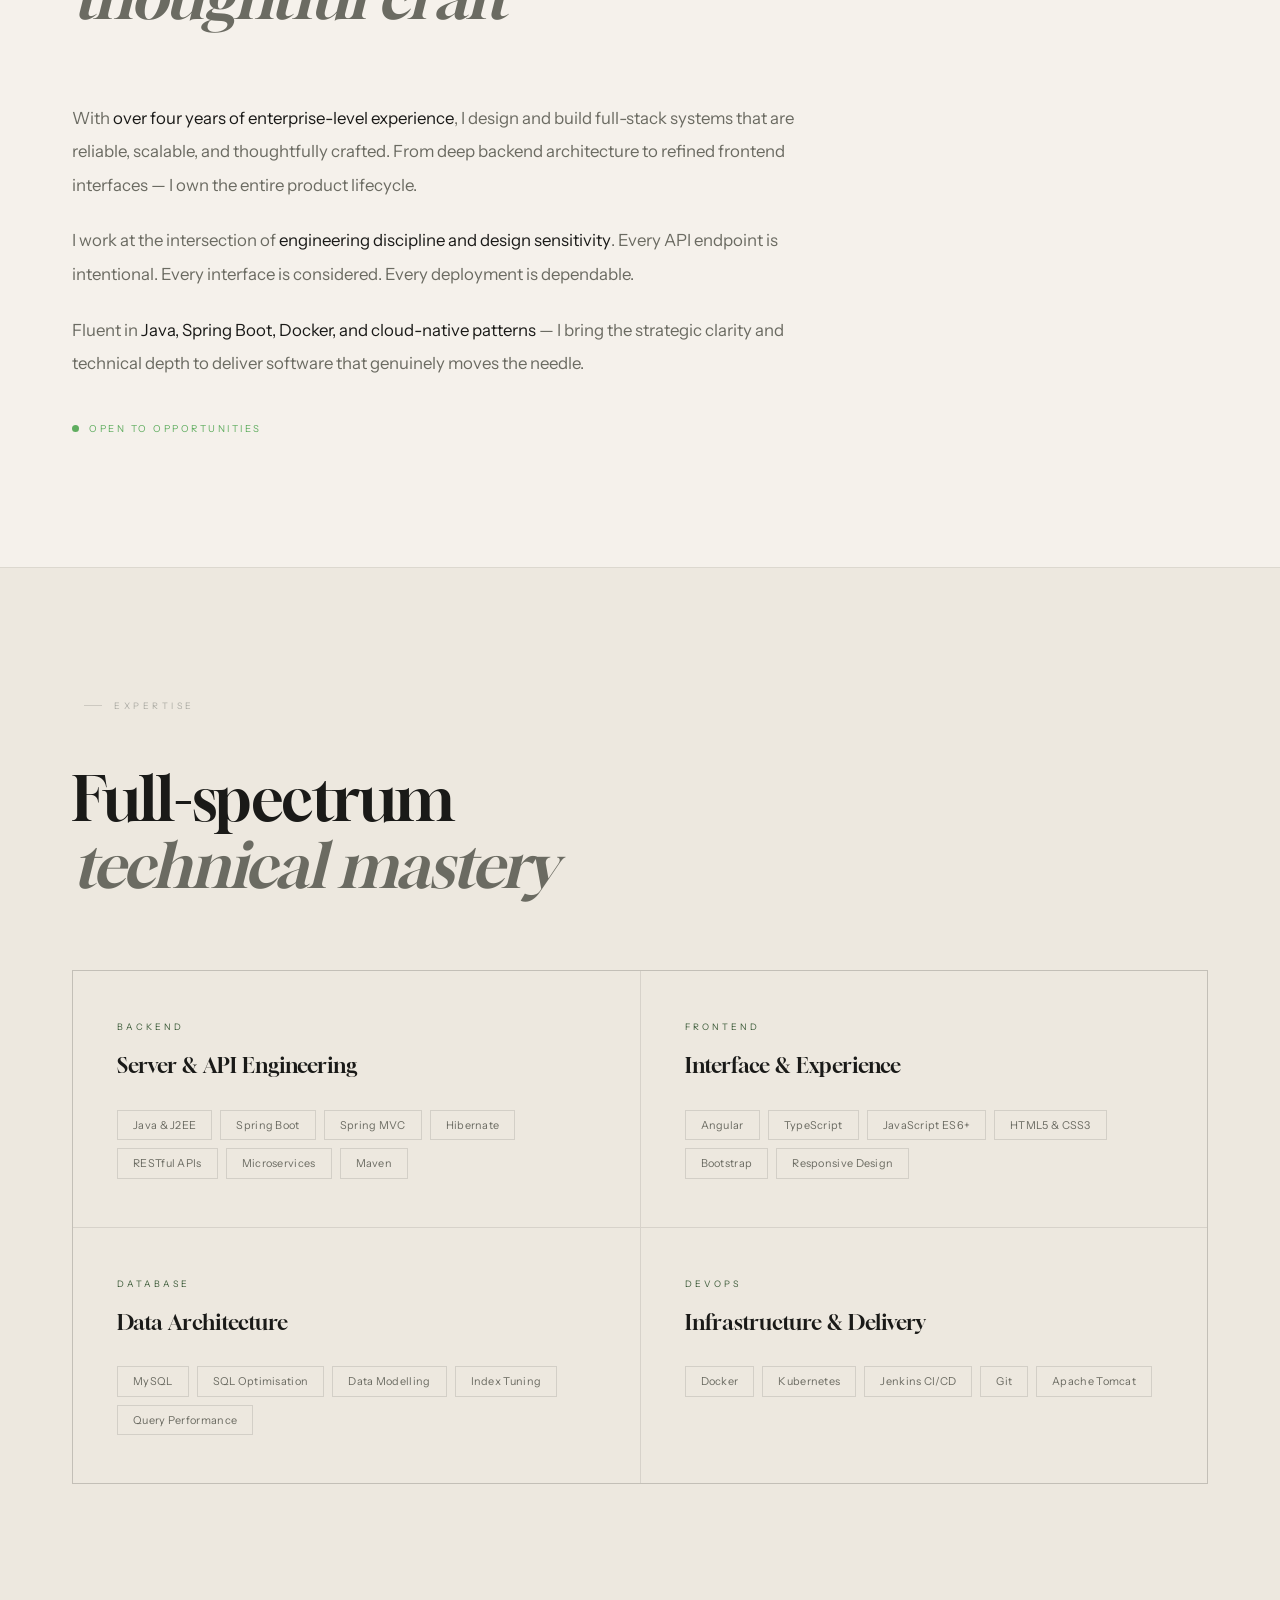
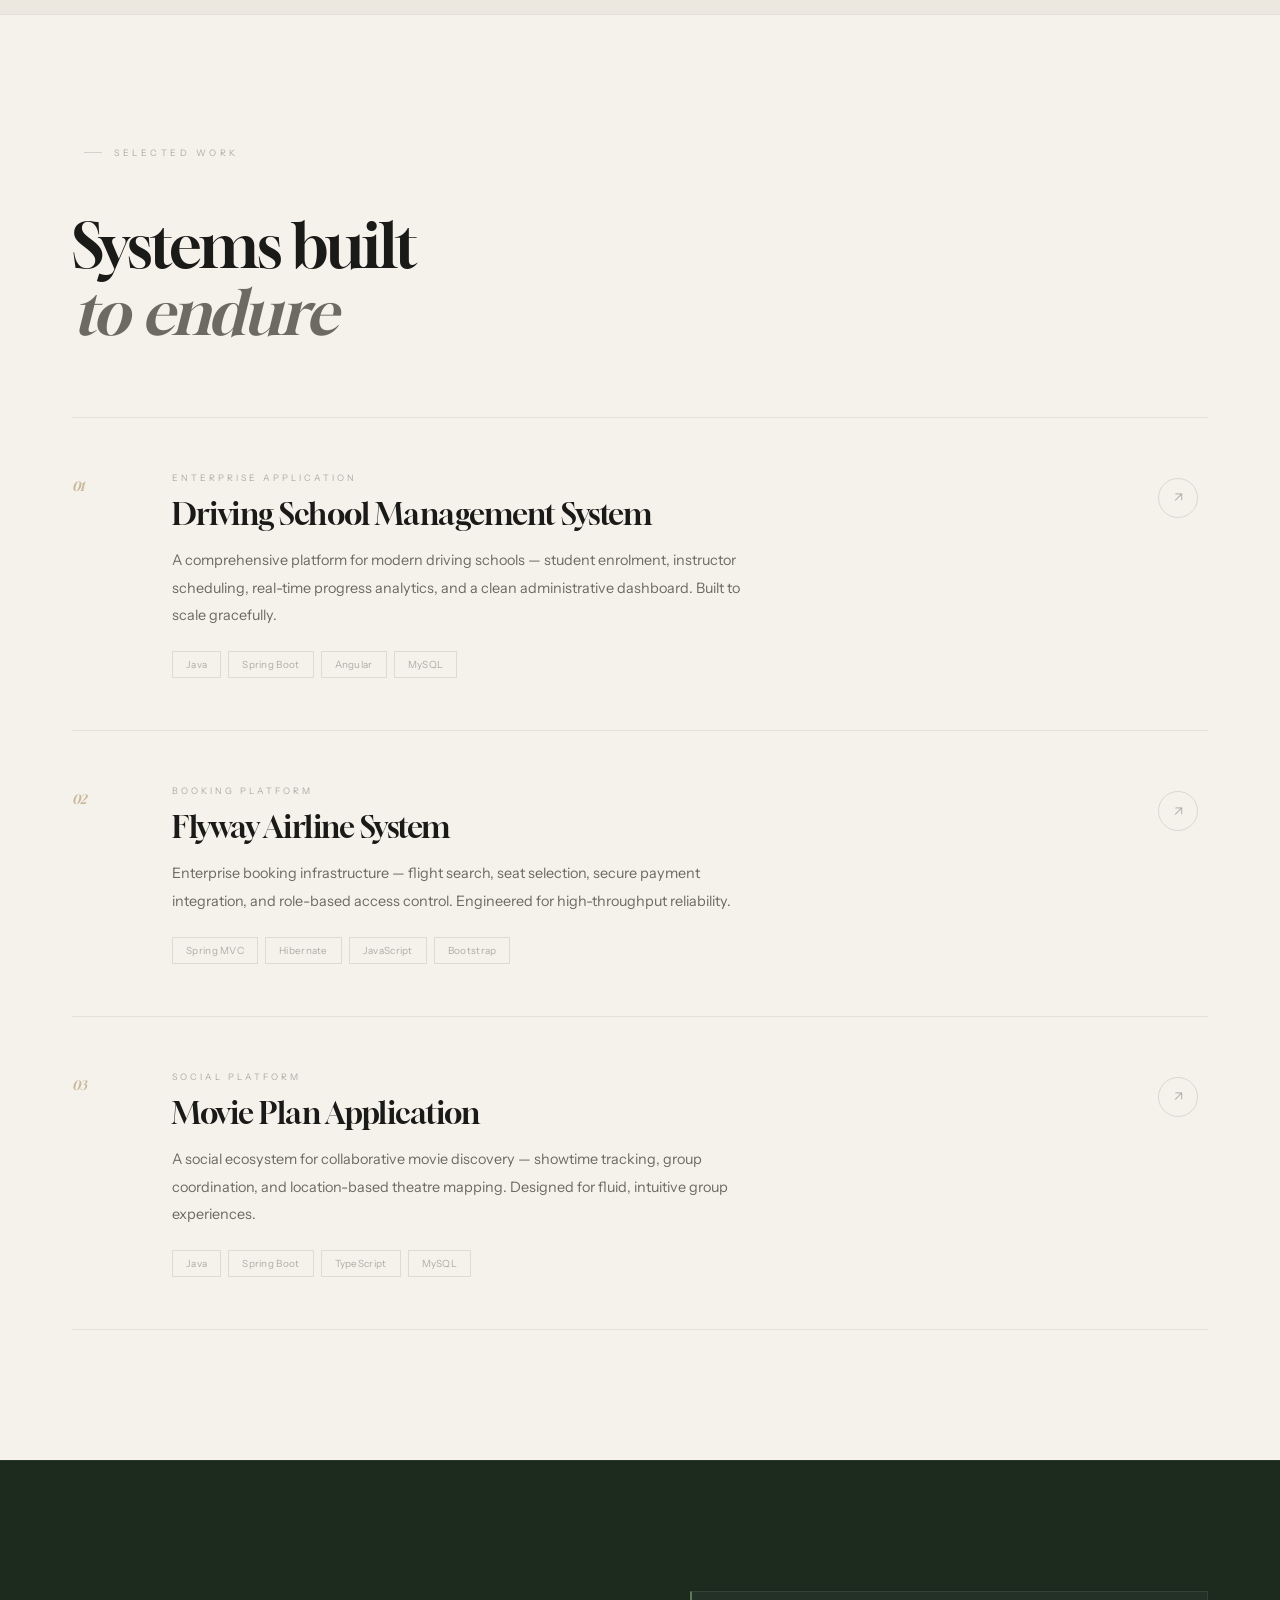
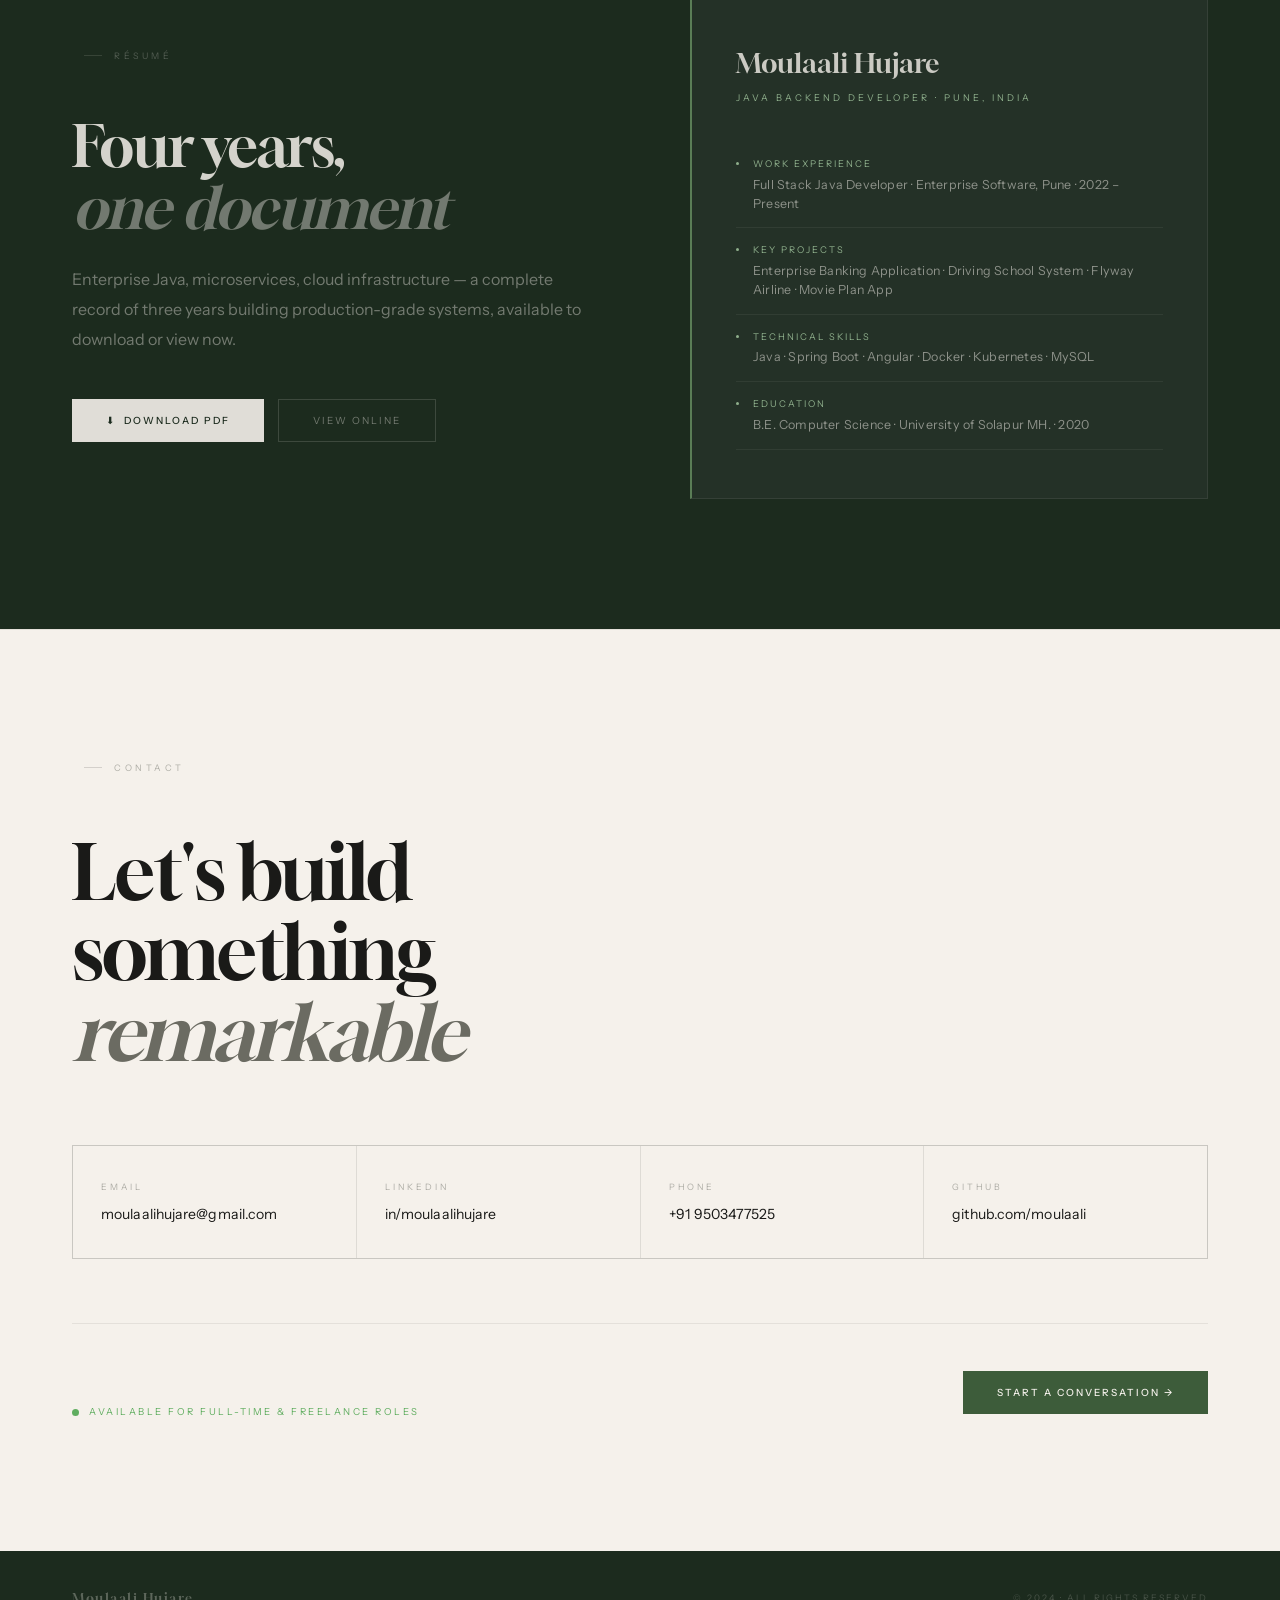
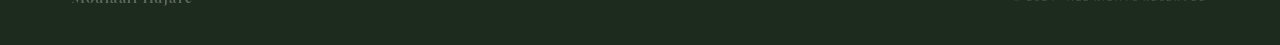
==== commit d43dd70f: "good to go" ====
--- a/index.html
+++ b/index.html
@@ -723,7 +723,7 @@
   <div class="hero-left">
     <div class="hero-eyebrow">
       <div class="eyebrow-dash"></div>
-      <span class="eyebrow-text">Java Developer · Pune</span>
+      <span class="eyebrow-text">Java Backend Developer · Pune</span>
     </div>
 
     <h1 class="hero-name">
@@ -731,7 +731,7 @@
       <span class="ln"><span class="wd b">Hujare</span></span>
     </h1>
 
-    <p class="hero-descriptor">Java &middot; Springboot &middot; Cloud &middot; India</p>
+    <p class="hero-descriptor">Java &middot; Springboot &middot; Kafka &middot; India</p>
 
     <div class="hero-cta">
       <a href="#work" class="btn-fill"><span>View Work</span></a>
@@ -786,9 +786,9 @@
 
     <div class="about-layout">
       <div class="about-body rv-l d2">
-        <p>With <strong>over three years of enterprise-level experience</strong>, I design and build full-stack systems that are reliable, scalable, and thoughtfully crafted. From deep backend architecture to refined frontend interfaces — I own the entire product lifecycle.</p>
+        <p>With <strong>over four years of enterprise-level experience</strong>, I design and build full-stack systems that are reliable, scalable, and thoughtfully crafted. From deep backend architecture to refined frontend interfaces — I own the entire product lifecycle.</p>
         <p>I work at the intersection of <strong>engineering discipline and design sensitivity</strong>. Every API endpoint is intentional. Every interface is considered. Every deployment is dependable.</p>
-        <p>Fluent in <strong>Java, Spring Boot, Angular, Docker, and cloud-native patterns</strong> — I bring the strategic clarity and technical depth to deliver software that genuinely moves the needle.</p>
+        <p>Fluent in <strong>Java, Spring Boot, Docker, and cloud-native patterns</strong> — I bring the strategic clarity and technical depth to deliver software that genuinely moves the needle.</p>
         <div class="status-row">
           <div class="status-dot"></div>
           <span class="status-txt">Open to opportunities</span>
@@ -917,8 +917,8 @@
         <div class="sl-line"></div>
         <span class="sl-text">Résumé</span>
       </div>
-      <h2 class="resume-title rv d1">Three years,<br/><i>one document</i></h2>
-      <p class="resume-body rv d2">Enterprise Java, Angular, microservices, cloud infrastructure — a complete record of three years building production-grade systems, available to download or view now.</p>
+      <h2 class="resume-title rv d1">Four years,<br/><i>one document</i></h2>
+      <p class="resume-body rv d2">Enterprise Java, microservices, cloud infrastructure — a complete record of three years building production-grade systems, available to download or view now.</p>
       <div class="resume-btns rv d3">
         <a href="Moulaali_CV.pdf" download class="btn-light"><span>⬇&nbsp; Download PDF</span></a>
         <a href="Moulaali_CV.pdf" target="_blank" class="btn-ghost-lt">View Online</a>
@@ -928,7 +928,7 @@
     <div class="rv-s d2">
       <div class="resume-card">
         <div class="rc-name">Moulaali Hujare</div>
-        <div class="rc-role">Full Stack Developer · Pune, India</div>
+        <div class="rc-role">Java Backend Developer · Pune, India</div>
         <div class="rc-items">
           <div class="rc-item">
             <div class="rc-dot"></div>
